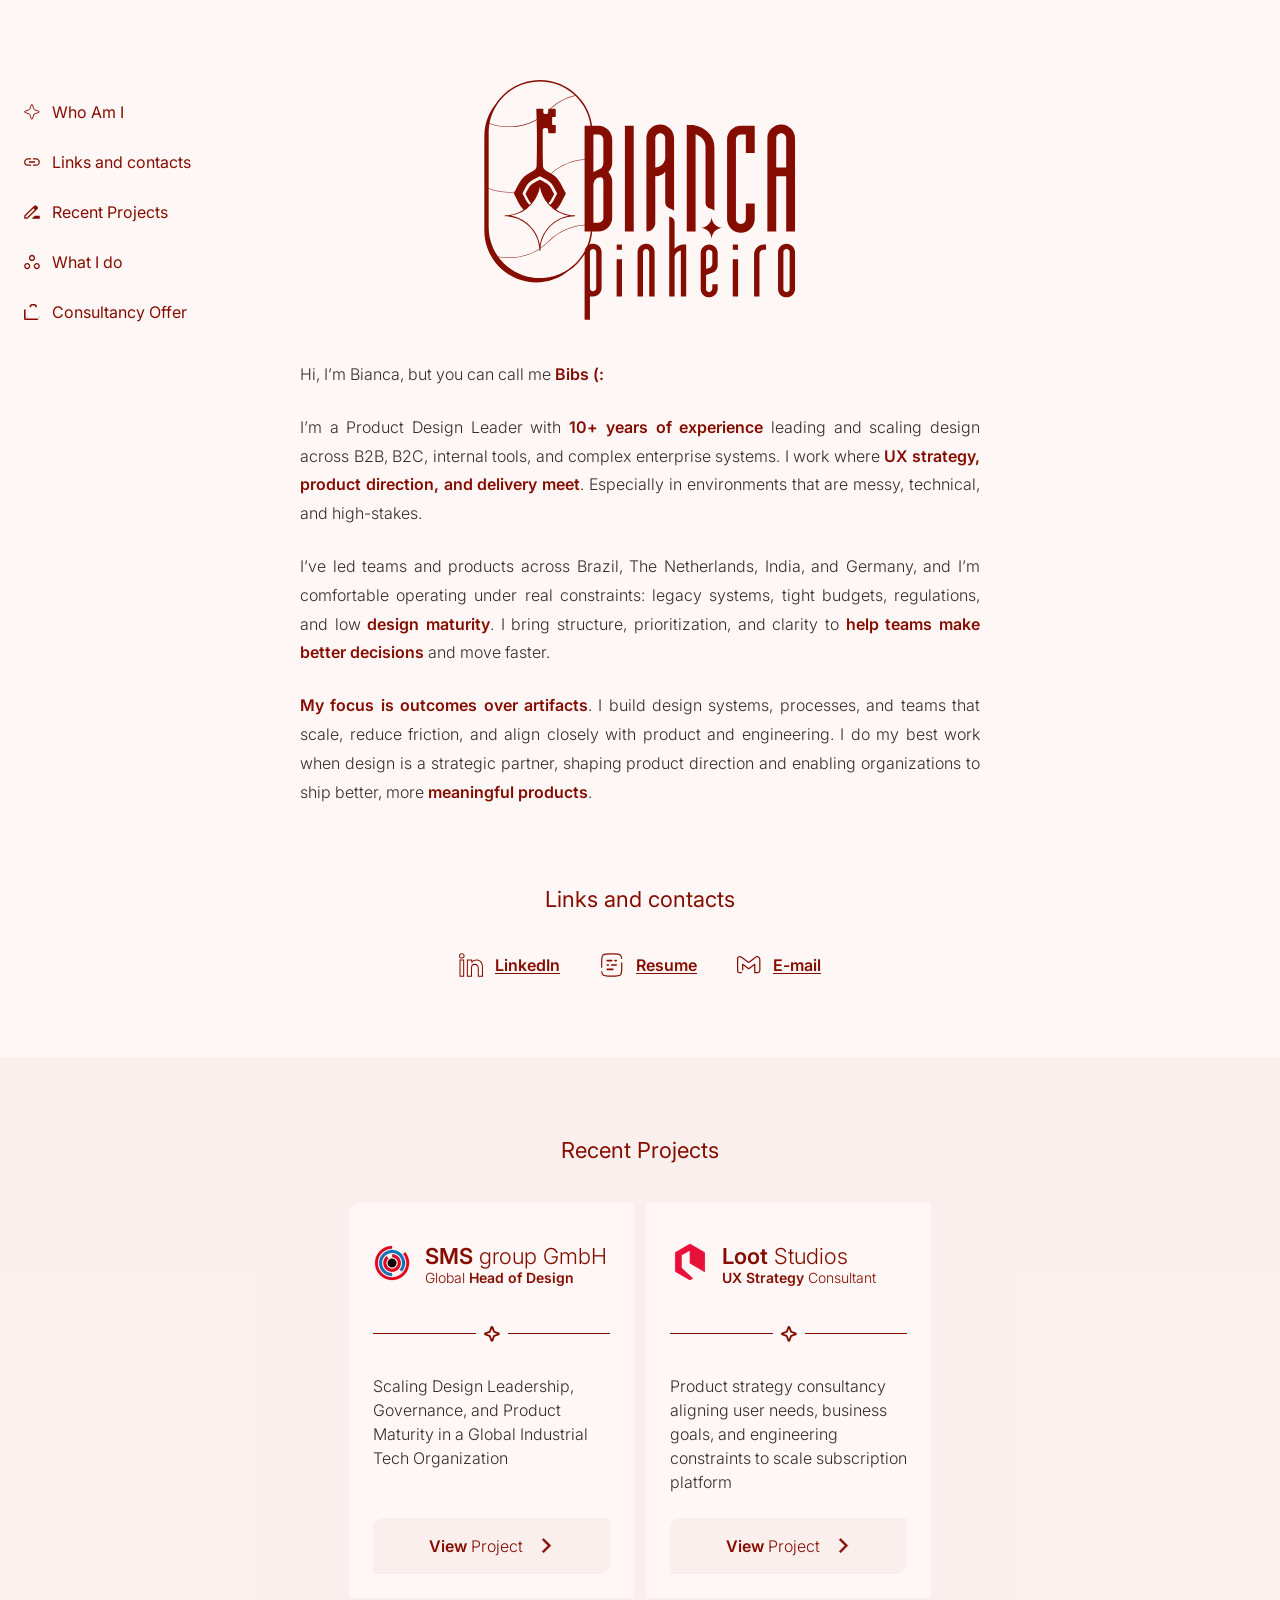
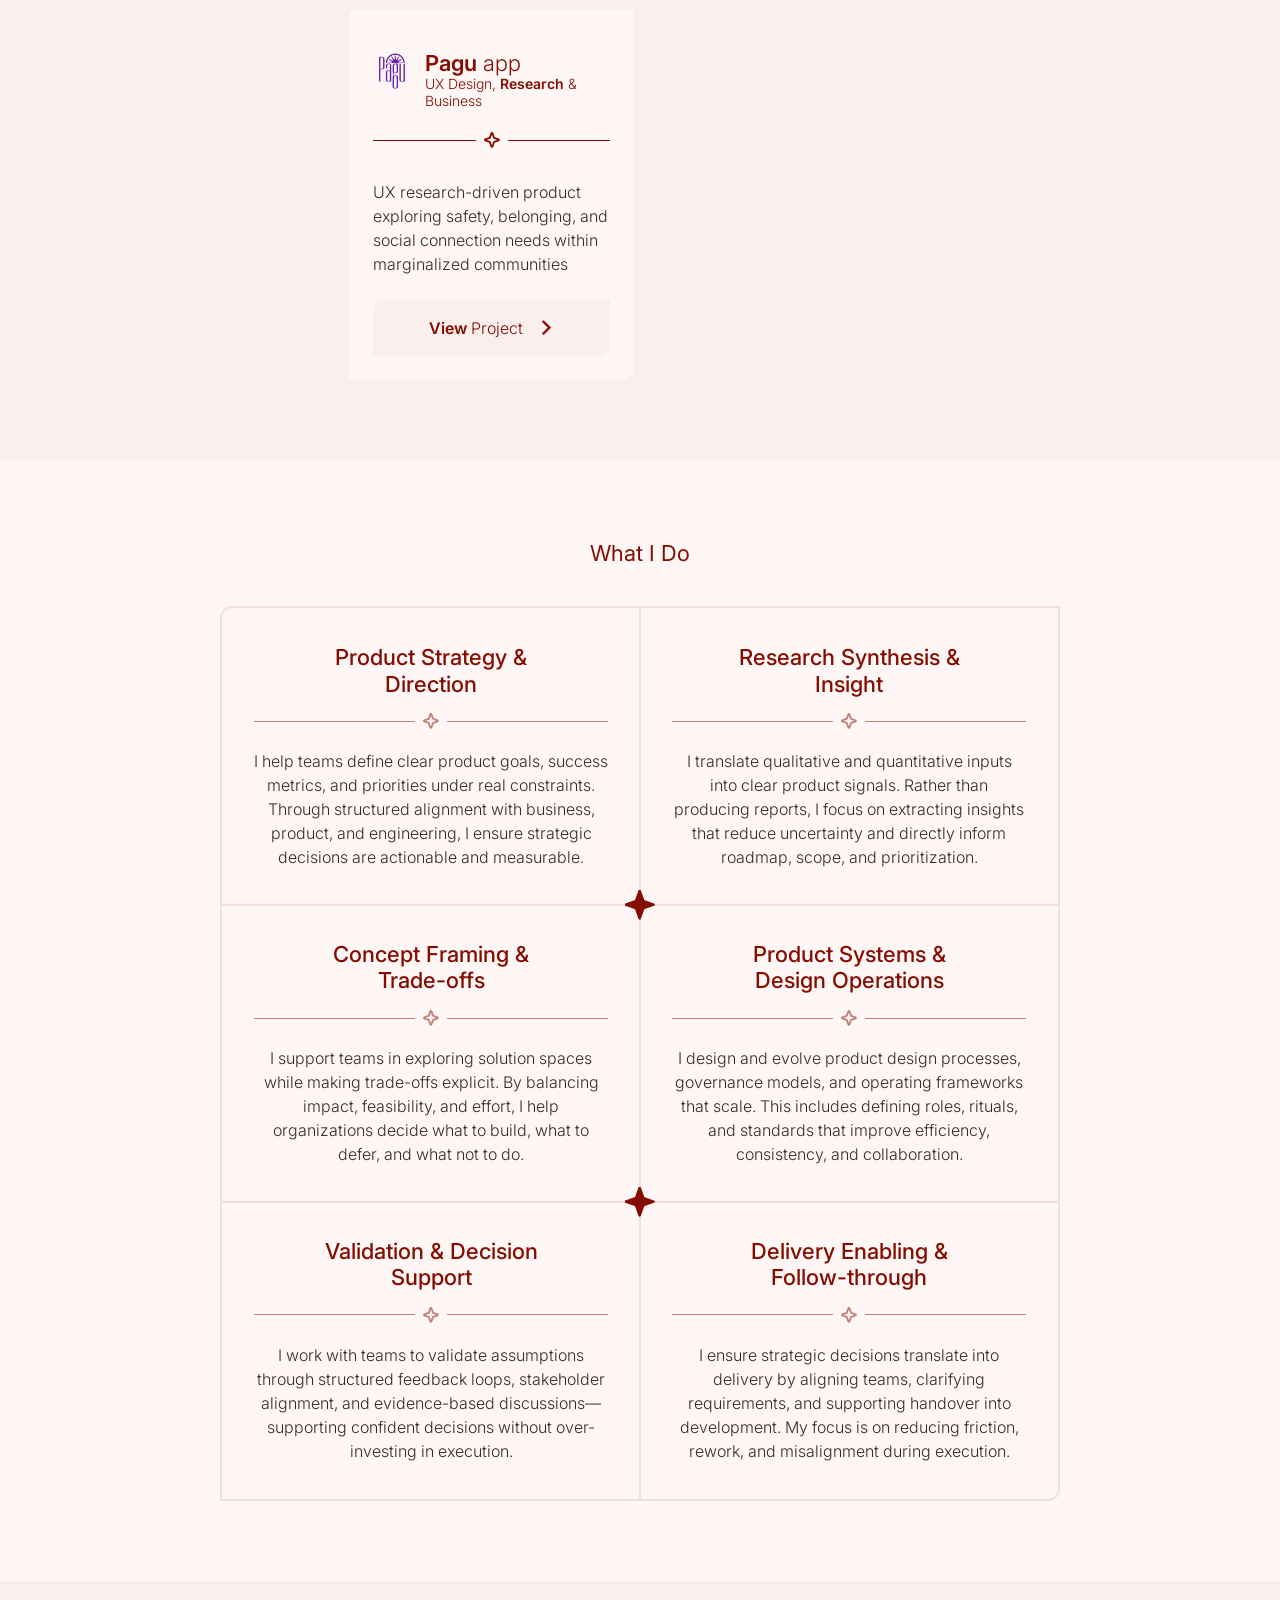
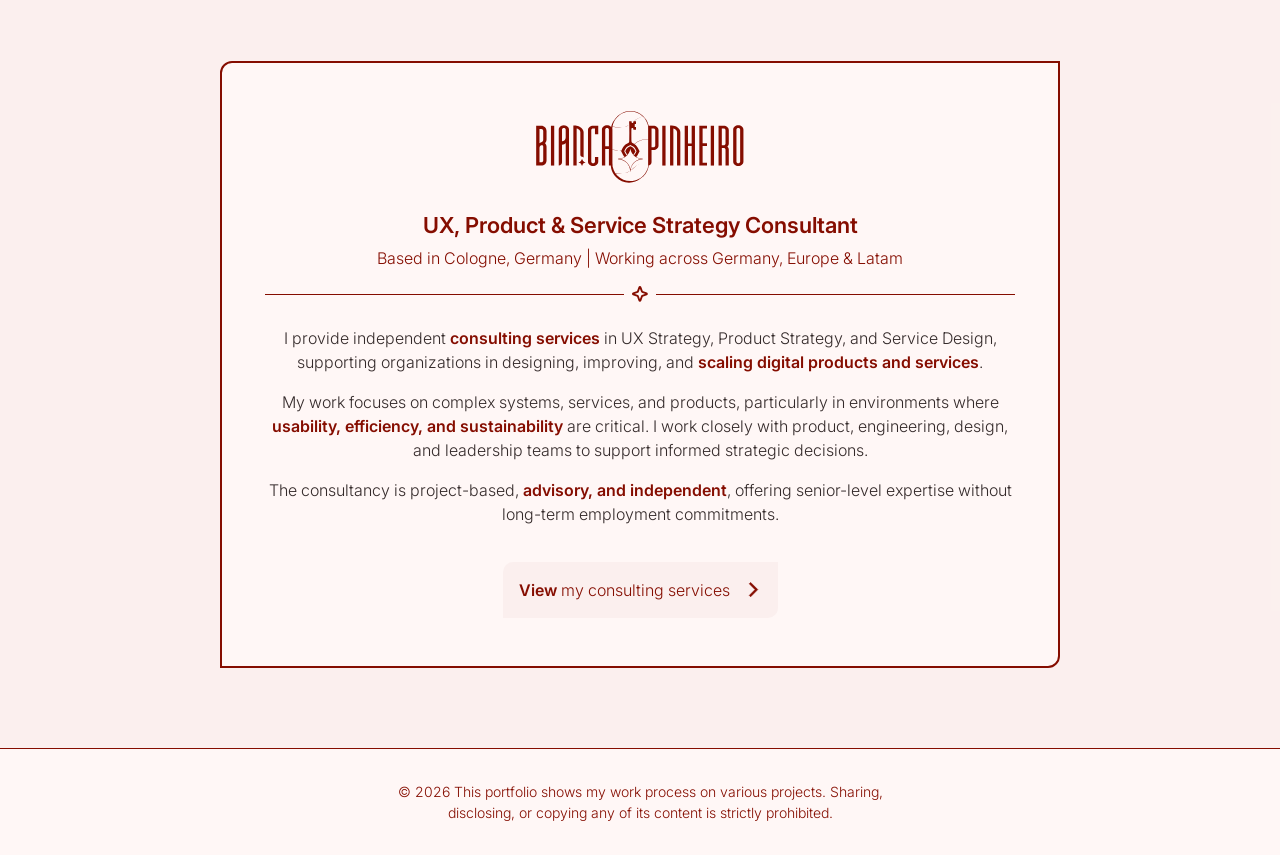
==== index.html @ e9d645bb "A gift for my friend" ====
<!DOCTYPE html><html lang="en"> <head><meta charset="UTF-8"><meta name="viewport" content="width=device-width"><link rel="icon" type="image/svg+xml" href="/favicon.svg"><link rel="icon" href="/favicon.ico"><meta name="generator" content="Astro v5.17.3"><meta name="keywords" content="Bianca Pinheiro, Product Design Leader, UX Strategy Consultant, Product Strategy Consultant, Service Design Consultant, Design Leadership, UX Research, Product Design, Design Operations, Design Governance, Design Systems, Product Maturity, Enterprise UX, B2B UX, B2C Product Design, Internal Tools UX, Digital Product Consulting, Complex Systems Design, Independent Consultant, Cologne Germany, Europe LATAM"><meta name="description" content="Bianca Pinheiro is a Product Design Leader and independent UX, Product, and Service Strategy consultant based in Cologne, helping organizations scale digital products, design operations, and decision-making in complex environments."><meta property="og:title" content="Bianca Pinheiro"><meta property="og:description" content="Bianca Pinheiro is a Product Design Leader and independent UX, Product, and Service Strategy consultant based in Cologne, helping organizations scale digital products, design operations, and decision-making in complex environments."><meta property="og:image" content="/share.jpg"><meta property="og:type" content="website"><meta name="astro-view-transitions-enabled" content="true"><meta name="astro-view-transitions-fallback" content="animate"><script type="module" src="/_astro/ClientRouter.astro_astro_type_script_index_0_lang.CDGfc0hd.js"></script><title>Bianca Pinheiro</title><link rel="stylesheet" href="/_astro/loot-studios.34UT2iGe.css">
<style>.divider[data-astro-cid-nedvhkyt]{color:var(--color-brand);display:flex;gap:8px;align-items:center}.divider--light[data-astro-cid-nedvhkyt]{color:var(--color-brand-50)}.divider__line[data-astro-cid-nedvhkyt]{background-color:var(--color-brand);flex:1;height:.5px}.divider__line--light[data-astro-cid-nedvhkyt]{background-color:var(--color-brand-50)}.divider__line--thick[data-astro-cid-nedvhkyt]{height:2px}.section[data-astro-cid-xqj3hrla]{padding:80px var(--layout-side-padding-mobile);position:relative}@media(min-width:920px){.section[data-astro-cid-xqj3hrla]{padding:80px var(--layout-side-padding)}}.section--bg-secondary[data-astro-cid-xqj3hrla]{background-color:var(--color-background-secondary)}.section--no-padding-bottom[data-astro-cid-xqj3hrla]{padding-bottom:0}.section__content[data-astro-cid-xqj3hrla]{margin:0 auto;max-width:var(--layout-max-width)}.section__divider[data-astro-cid-xqj3hrla]{position:absolute;bottom:-8px;left:0;width:100%}.heading[data-astro-cid-lixdxnow]{color:var(--color-brand);font-weight:400;line-height:1.2}.heading--bolder[data-astro-cid-lixdxnow]{font-weight:500}.heading--boldest[data-astro-cid-lixdxnow]{font-weight:600}.heading--center[data-astro-cid-lixdxnow]{margin:0 auto;text-align:center}.heading--divider[data-astro-cid-lixdxnow]{width:max-content}.heading--margin[data-astro-cid-lixdxnow]{margin-bottom:40px}.heading--h1[data-astro-cid-lixdxnow]{font-size:var(--font-size-huge)}.heading--h2[data-astro-cid-lixdxnow],.heading--h3[data-astro-cid-lixdxnow]{font-size:var(--font-size-large)}.heading__divider[data-astro-cid-lixdxnow]{width:110%}
.card[data-astro-cid-hxngzm7p]{border-top-left-radius:var(--border-radius-large);border-bottom-right-radius:var(--border-radius-large);background-color:var(--color-background-primary);border:var(--border-width-large) solid var(--color-brand);padding:16px}.card--center[data-astro-cid-hxngzm7p]{text-align:center}
.link[data-astro-cid-ieubmhqz]{border-top-left-radius:var(--border-radius-normal);border-bottom-right-radius:var(--border-radius-normal);background-color:var(--color-background-secondary);color:var(--color-brand);display:inline-flex;gap:16px;align-items:center;justify-content:center;padding:16px}.link--full[data-astro-cid-ieubmhqz]{display:flex}.link--outline[data-astro-cid-ieubmhqz]{background-color:transparent;border:var(--border-width-normal) solid var(--color-brand)}
</style>
<link rel="stylesheet" href="/_astro/index.CsrzmDgN.css">
<style>.headtitle__heading[data-astro-cid-jmfhnrfj]{text-align:center}.headtitle__image[data-astro-cid-jmfhnrfj]{display:inline-block;height:95px;margin-bottom:24px}.headtitle__image--small[data-astro-cid-jmfhnrfj]{height:72px}.headtitle__location[data-astro-cid-jmfhnrfj]{color:var(--color-brand);margin:8px 0 16px;text-align:center}
</style></head> <body> <script type="module">class t extends HTMLElement{button;dialog;activeClass="menu__button--active";constructor(){super(),this.button=this.querySelector(".menu__button"),this.dialog=this.querySelector(".menu__dialog"),this.addEventListener("click",()=>{this.dialog.open?(this.button.classList.remove(this.activeClass),this.dialog.close()):(this.button.classList.add(this.activeClass),this.dialog.showModal())})}}customElements.define("hamburger-el",t);</script> <Hamburger-El data-astro-cid-jqpvwz3q="true" class="menu__hamburger"> <button class="menu__button" data-astro-cid-jqpvwz3q> <div class="menu__line" data-astro-cid-jqpvwz3q></div> <div class="menu__line" data-astro-cid-jqpvwz3q></div> <div class="menu__line" data-astro-cid-jqpvwz3q></div> </button>
      
      <dialog class="menu__dialog" data-astro-cid-jqpvwz3q> <nav class="nav" data-astro-cid-6kfx2g4n> <ul class="nav__list" data-astro-cid-6kfx2g4n> <li data-astro-cid-6kfx2g4n> <a href="#who-am-i" class="nav__link nav__link--bold" data-astro-cid-6kfx2g4n> <div class="icon icon--s" aria-hidden="true" data-astro-cid-fq7qby27> <svg class="icon__image icon__image--s" data-astro-cid-fq7qby27> <use href="/_astro/sprite.DPtApaEB.svg#star" data-astro-cid-fq7qby27></use> </svg> </div>  Who Am I </a> </li><li data-astro-cid-6kfx2g4n> <a href="#links-and-contacts" class="nav__link nav__link--bold" data-astro-cid-6kfx2g4n> <div class="icon icon--s" aria-hidden="true" data-astro-cid-fq7qby27> <svg class="icon__image icon__image--s" data-astro-cid-fq7qby27> <use href="/_astro/sprite.DPtApaEB.svg#link" data-astro-cid-fq7qby27></use> </svg> </div>  Links and contacts </a> </li><li data-astro-cid-6kfx2g4n> <a href="#recent-projects" class="nav__link nav__link--bold" data-astro-cid-6kfx2g4n> <div class="icon icon--s" aria-hidden="true" data-astro-cid-fq7qby27> <svg class="icon__image icon__image--s" data-astro-cid-fq7qby27> <use href="/_astro/sprite.DPtApaEB.svg#pencil" data-astro-cid-fq7qby27></use> </svg> </div>  Recent Projects </a> </li><li data-astro-cid-6kfx2g4n> <a href="#what-i-do" class="nav__link nav__link--bold" data-astro-cid-6kfx2g4n> <div class="icon icon--s" aria-hidden="true" data-astro-cid-fq7qby27> <svg class="icon__image icon__image--s" data-astro-cid-fq7qby27> <use href="/_astro/sprite.DPtApaEB.svg#dots" data-astro-cid-fq7qby27></use> </svg> </div>  What I do </a> </li><li data-astro-cid-6kfx2g4n> <a href="#consultancy-offer" class="nav__link nav__link--bold" data-astro-cid-6kfx2g4n> <div class="icon icon--s" aria-hidden="true" data-astro-cid-fq7qby27> <svg class="icon__image icon__image--s" data-astro-cid-fq7qby27> <use href="/_astro/sprite.DPtApaEB.svg#offer" data-astro-cid-fq7qby27></use> </svg> </div>  Consultancy Offer </a> </li> </ul> </nav>  </dialog>  </Hamburger-El> <aside class="menu__aside" data-astro-cid-jqpvwz3q> <nav class="nav" data-astro-cid-6kfx2g4n> <ul class="nav__list" data-astro-cid-6kfx2g4n> <li data-astro-cid-6kfx2g4n> <a href="#who-am-i" class="nav__link nav__link--bold" data-astro-cid-6kfx2g4n> <div class="icon icon--s" aria-hidden="true" data-astro-cid-fq7qby27> <svg class="icon__image icon__image--s" data-astro-cid-fq7qby27> <use href="/_astro/sprite.DPtApaEB.svg#star" data-astro-cid-fq7qby27></use> </svg> </div>  Who Am I </a> </li><li data-astro-cid-6kfx2g4n> <a href="#links-and-contacts" class="nav__link nav__link--bold" data-astro-cid-6kfx2g4n> <div class="icon icon--s" aria-hidden="true" data-astro-cid-fq7qby27> <svg class="icon__image icon__image--s" data-astro-cid-fq7qby27> <use href="/_astro/sprite.DPtApaEB.svg#link" data-astro-cid-fq7qby27></use> </svg> </div>  Links and contacts </a> </li><li data-astro-cid-6kfx2g4n> <a href="#recent-projects" class="nav__link nav__link--bold" data-astro-cid-6kfx2g4n> <div class="icon icon--s" aria-hidden="true" data-astro-cid-fq7qby27> <svg class="icon__image icon__image--s" data-astro-cid-fq7qby27> <use href="/_astro/sprite.DPtApaEB.svg#pencil" data-astro-cid-fq7qby27></use> </svg> </div>  Recent Projects </a> </li><li data-astro-cid-6kfx2g4n> <a href="#what-i-do" class="nav__link nav__link--bold" data-astro-cid-6kfx2g4n> <div class="icon icon--s" aria-hidden="true" data-astro-cid-fq7qby27> <svg class="icon__image icon__image--s" data-astro-cid-fq7qby27> <use href="/_astro/sprite.DPtApaEB.svg#dots" data-astro-cid-fq7qby27></use> </svg> </div>  What I do </a> </li><li data-astro-cid-6kfx2g4n> <a href="#consultancy-offer" class="nav__link nav__link--bold" data-astro-cid-6kfx2g4n> <div class="icon icon--s" aria-hidden="true" data-astro-cid-fq7qby27> <svg class="icon__image icon__image--s" data-astro-cid-fq7qby27> <use href="/_astro/sprite.DPtApaEB.svg#offer" data-astro-cid-fq7qby27></use> </svg> </div>  Consultancy Offer </a> </li> </ul> </nav>  </aside>  <main>  <section class="section" data-astro-cid-xqj3hrla> <div class="section__content" data-astro-cid-xqj3hrla>  <h1 id="who-am-i" title="Bianca Pinheiro" class="hero__title" data-astro-cid-ewxirvlt> <svg width="406" height="313" viewBox="0 0 406 313" fill="none" class="hero__headline" data-astro-cid-ewxirvlt="true">
<path d="M296.403 177.905C296.403 186.144 289.715 192.826 281.458 192.826C289.71 192.826 296.403 199.504 296.403 207.747C296.403 199.509 303.091 192.826 311.348 192.826C303.096 192.826 296.403 186.144 296.403 177.905Z" fill="#850D00" />
<path d="M194.84 59.574H183.308V197.691H194.84V59.574Z" fill="#850D00" />
<path d="M247.077 170.297C247.225 170.401 247.435 170.292 247.435 170.111V75.8914C247.435 64.3924 236.275 55.1922 224.324 58.6143C216.573 60.8323 211.386 68.1286 211.386 76.177V197.65C211.386 197.669 211.396 197.688 211.424 197.688C215.062 197.688 218.313 196.003 220.415 193.357C221.983 191.4 222.918 188.916 222.918 186.213V125.676C222.932 125.667 222.937 125.657 222.951 125.638C228.552 125.214 233.019 123.406 235.846 119.584C235.875 119.593 235.865 119.593 235.894 119.598V159.911C235.894 163.576 238.401 166.732 241.948 167.66C243.821 168.16 245.571 169.264 247.077 170.297ZM235.889 101.203C235.889 104.777 234.44 107.999 232.099 110.341C229.763 112.673 226.526 114.12 222.951 114.12C222.937 114.12 222.913 114.11 222.913 114.082V76.1104C222.913 72.5122 225.749 69.4328 229.353 69.409C232.981 69.3757 235.884 72.2694 235.884 75.8867V101.203H235.889Z" fill="#850D00" />
<path d="M275.5 70.8437C276.115 71.0436 276.706 71.2769 277.283 71.5196C284.062 74.4039 288.333 80.101 288.476 86.8215C288.481 86.9357 288.481 87.0547 288.481 87.1689V160.256C288.634 163.778 291.084 166.772 294.526 167.672C296.404 168.162 298.153 169.276 299.655 170.304C299.808 170.408 300.012 170.304 300.012 170.123V87.1642C300.012 72.8856 288.071 61.6388 274.962 59.2971C273.312 58.9973 271.639 58.8497 269.971 58.8497H263.964V197.69H275.496V70.8437H275.5Z" fill="#850D00" />
<path d="M334.576 199.371C344.429 199.371 352.595 191.208 352.595 181.375V161.219H341.064V181.375C341.064 184.978 338.18 187.853 334.576 187.853C330.972 187.853 328.088 184.978 328.088 181.375V77.5651C328.088 73.9669 330.972 71.0873 334.576 71.0873C337.941 71.0873 341.064 71.0873 341.064 71.0873V95.3181H352.595V59.574C352.595 59.574 337.941 59.574 334.576 59.574C324.722 59.574 316.552 67.7271 316.552 77.5651V181.375C316.547 191.213 324.722 199.371 334.576 199.371Z" fill="#850D00" />
<path d="M387.156 57.8904C377.307 57.8904 369.141 66.0482 369.141 75.8909V197.687H380.673V125.642H393.649V197.692H405.185V75.8957C405.18 66.053 397.009 57.8904 387.156 57.8904ZM393.644 114.119H380.668V75.8909C380.668 72.288 383.552 69.4037 387.151 69.4037C390.76 69.4037 393.639 72.2832 393.639 75.8909V114.119H393.644Z" fill="#850D00" />
<path d="M141.877 213.493C141.324 213.493 140.766 213.541 140.227 213.627C140.208 213.641 140.18 213.641 140.17 213.641C138.988 213.812 137.877 214.16 136.852 214.669C137.372 213.246 137.853 211.799 138.278 210.343C139.493 206.197 140.323 201.942 140.738 197.692H148.746C158.6 197.692 166.766 189.539 166.766 179.706V132.063C166.766 127.018 164.358 122.943 161.717 119.821C164.844 116.699 166.766 112.625 166.766 107.584V77.5661C166.766 67.7281 158.6 59.575 148.746 59.575H140.48C140.051 56.291 139.384 53.0545 138.483 49.8846C136.781 43.8448 134.24 38.0524 130.917 32.6694C128.119 28.1145 124.768 23.8786 120.964 20.0757C120.959 20.0709 120.95 20.0614 120.945 20.0567C120.759 19.871 120.573 19.6902 120.387 19.5141C107.483 6.9156 90.4738 0 72.3971 0C61.2804 0 50.2399 2.71769 40.4675 7.85799C35.0616 10.6804 30.0419 14.2453 25.5323 18.4527C24.331 19.5759 23.2632 20.6468 22.2764 21.713C22.0333 21.97 21.7949 22.2222 21.5804 22.4745C21.1991 22.8933 20.8129 23.3265 20.4316 23.7643C20.1408 24.1023 19.8452 24.4545 19.5544 24.8019C19.5163 24.8495 19.4782 24.8876 19.4496 24.9352C19.4448 24.9399 19.44 24.9447 19.4353 24.9542C18.8823 25.5016 18.3388 26.0584 17.8097 26.6296L17.9718 26.7771C17.8669 26.9247 17.7525 27.077 17.6428 27.2198C17.3282 27.6291 17.0184 28.0432 16.718 28.4572C16.5321 28.719 16.3462 28.976 16.1651 29.2378L15.4977 30.1992C15.4691 30.2373 15.4405 30.2754 15.4214 30.3182L15.4071 30.3372C11.05 35.6108 7.48903 41.5602 4.88622 47.9951C1.73521 55.8055 0 64.3298 0 73.2634V196.412C0 215.074 7.57961 231.979 19.8309 244.211C31.9678 256.344 48.7049 263.873 67.1963 264.006C83.3709 264.125 98.2775 258.395 110 248.814C110 248.814 110.004 248.823 110.004 248.814C110.014 248.809 110.033 248.8 110.043 248.785C110.062 248.776 110.076 248.766 110.09 248.747C110.166 248.695 110.238 248.643 110.309 248.595C110.882 248.205 111.449 247.814 111.992 247.415C112.431 247.105 112.86 246.786 113.279 246.467C113.594 246.23 113.909 245.987 114.204 245.749C115.129 245.025 116.073 244.25 116.998 243.44C117.369 243.122 117.737 242.798 118.137 242.441L118.218 242.355C118.595 242.017 118.976 241.665 119.343 241.313C120.134 240.57 120.94 239.766 121.793 238.867C125.159 235.335 128.167 231.442 130.732 227.277V312.539H137.73V282.402H141.891C147.988 282.402 152.894 277.49 152.894 271.403V224.469C152.894 221.47 151.702 218.753 149.776 216.792C147.774 214.755 144.975 213.493 141.877 213.493ZM72.3924 130.14C59.9409 136.361 59.9409 136.361 53.7199 148.788C56.9281 155.208 58.4869 158.311 60.9562 160.667C60.8752 160.767 60.7846 160.867 60.6988 160.972C60.1554 161.6 59.5929 162.21 59.0017 162.804C55.7554 159.906 53.8867 156.17 49.8109 148.036C57.338 133.005 57.3381 133.005 72.3876 125.485C87.442 133 87.4419 133 94.9739 148.036C90.9124 156.146 89.0437 159.882 85.8116 162.781C85.2253 162.181 84.658 161.567 84.1193 160.944C84.0287 160.844 83.9429 160.744 83.8571 160.634C86.3074 158.283 87.8615 155.175 91.0649 148.788C84.8439 136.356 84.8439 136.356 72.3924 130.14ZM52.49 169.882C53.5768 169.163 54.6399 168.383 55.66 167.559C56.9853 166.512 58.2772 165.365 59.4927 164.142C59.6644 163.971 59.8264 163.804 59.9933 163.633C60.5844 163.033 61.1469 162.414 61.6904 161.786C61.7714 161.696 61.8429 161.605 61.9239 161.515C67.4442 155.108 71.0433 147.422 72.4305 139.169C73.8082 147.412 77.3978 155.089 82.9085 161.481C82.9848 161.577 83.061 161.667 83.1421 161.757C83.6855 162.39 84.248 163.004 84.8344 163.609C85.0108 163.785 85.1871 163.966 85.3635 164.142C86.5791 165.356 87.8567 166.498 89.1628 167.535C90.1639 168.349 91.227 169.13 92.3234 169.858C92.4473 169.944 92.5713 170.029 92.7 170.106C94.6974 171.429 96.8092 172.595 98.983 173.571C102.639 175.236 106.453 176.402 110.381 177.064C100.947 178.639 92.2567 183.09 85.3587 189.981C78.4513 196.864 73.9989 205.55 72.421 214.978C69.1508 195.636 53.8247 180.324 34.4467 177.064C38.3652 176.412 42.1741 175.251 45.8256 173.599C48.0089 172.614 50.1255 171.448 52.1181 170.129C52.2421 170.048 52.366 169.968 52.49 169.882ZM86.2645 190.886C94.7832 182.385 106.1 177.702 118.132 177.702V176.421C111.635 176.421 105.371 175.07 99.5121 172.409C97.4909 171.495 95.5173 170.415 93.6486 169.197C96.0274 166.822 97.9581 164.004 100.194 159.992C100.199 159.987 100.199 159.987 100.199 159.987C101.948 156.846 103.883 152.986 106.358 148.036C98.4252 132.191 96.0512 127.455 87.5421 122.139C99.9173 111.187 115.172 105.176 130.712 104.086V188.834C113.613 190.024 96.8616 197.116 83.8476 210.114L83.6617 210.3C80.3963 213.56 76.902 216.44 73.2219 218.943C74.0942 208.334 78.6515 198.487 86.2645 190.886ZM142.253 71.0931H148.741C152.317 71.0931 155.229 73.9917 155.229 77.5661V107.584C155.229 110.821 153.876 114.738 150.71 116.047C150.653 116.075 150.591 116.099 150.529 116.123C147.621 117.232 144.837 118.665 142.249 120.392V71.0931H142.253ZM142.253 137.036C142.253 133.395 144.413 128.75 147.831 127.47C147.95 127.427 148.06 127.394 148.16 127.365C150.639 126.689 155.229 125.404 155.229 132.063V179.701C155.229 183.28 152.321 186.174 148.741 186.174H142.253V137.036ZM119.596 21.4322C123.295 25.1256 126.556 29.2426 129.273 33.6689V33.6737C134.149 41.5793 137.291 50.3987 138.535 59.5703C133.83 59.5703 130.712 59.5703 130.712 59.5703V103.439C114.953 104.534 99.4883 110.645 86.97 121.782C85.1299 120.659 83.0038 119.502 80.4916 118.198C78.213 117.018 76.6637 114.738 76.554 112.182C76.5492 112.149 76.5492 112.125 76.5492 112.092C76.063 97.7988 76.1393 73.4633 76.1822 65.3388C76.1869 63.8301 77.4169 62.6069 78.928 62.6069H80.5583C82.0743 62.6069 83.3089 63.8348 83.3089 65.3531V68.3088C83.3089 68.3564 83.3137 68.404 83.3185 68.4516C83.3232 68.4992 83.328 68.542 83.3471 68.5896C83.3566 68.6277 83.3661 68.6657 83.3804 68.6943C83.39 68.7324 83.409 68.7657 83.4233 68.7943C83.4376 68.8323 83.4567 68.8656 83.4758 68.8894C83.4901 68.9228 83.5139 68.9465 83.533 68.9799C83.5664 69.0227 83.6045 69.0608 83.6379 69.0989C83.7094 69.175 83.7856 69.2321 83.8762 69.2797C83.881 69.2892 83.8857 69.2892 83.8905 69.2892C83.9334 69.3083 83.9763 69.3321 84.0192 69.3464C84.0669 69.3654 84.1193 69.3844 84.167 69.3939C84.2051 69.4035 84.248 69.413 84.2909 69.413C84.31 69.4177 84.3338 69.4225 84.3529 69.4177C84.372 69.4225 84.4006 69.4225 84.4244 69.4225H92.0278C92.6476 69.4225 93.1481 68.9228 93.1481 68.304V59.675C93.1481 59.6036 93.1433 59.5417 93.129 59.4799C93.1195 59.4227 93.1004 59.3704 93.0814 59.3133C93.0766 59.299 93.0718 59.2847 93.0671 59.2752C93.0528 59.2371 93.0337 59.199 93.0099 59.1705C92.9908 59.1324 92.967 59.0991 92.9384 59.0705C92.9241 59.042 92.9002 59.0182 92.8764 58.9944C92.8668 58.9849 92.8573 58.9658 92.8382 58.9563C92.8192 58.9277 92.7953 58.9135 92.7667 58.9039C92.7477 58.8849 92.7238 58.8659 92.6952 58.8516C92.6523 58.8183 92.5999 58.7945 92.5522 58.7707C92.495 58.7421 92.4331 58.7231 92.3711 58.7136C92.3091 58.6993 92.2376 58.6945 92.1709 58.6945H89.5537C89.4727 58.6945 89.4012 58.6898 89.3297 58.6755C89.2248 58.6469 89.1152 58.6136 89.0198 58.566C88.9293 58.5137 88.8387 58.447 88.7624 58.3756C88.6861 58.3042 88.6242 58.2091 88.5717 58.1186C88.5241 58.0377 88.4907 57.952 88.4716 57.8616C88.4526 57.7712 88.4383 57.6807 88.4383 57.5856V49.3325C88.4383 49.3135 88.4383 49.2897 88.443 49.2754C88.4478 49.1993 88.4621 49.1326 88.4859 49.066C88.5288 48.9423 88.5813 48.8328 88.6575 48.7328C88.6909 48.6805 88.7386 48.6329 88.7863 48.5853C88.8578 48.5139 88.934 48.4568 89.0198 48.4092C89.0532 48.3949 89.0913 48.3759 89.1199 48.3616C89.1581 48.3473 89.1915 48.333 89.2248 48.3235C89.3297 48.2902 89.4394 48.2759 89.549 48.2759H92.1661C92.2376 48.2759 92.2996 48.2712 92.3615 48.2569C92.4235 48.2474 92.4903 48.2236 92.5475 48.1998C92.6666 48.1522 92.7715 48.0808 92.8573 47.9903C92.8954 47.9523 92.9336 47.9094 92.9574 47.8666C92.9574 47.8618 92.9574 47.8618 92.9574 47.8618C92.9765 47.8333 92.9956 47.8095 93.0099 47.7809C93.0432 47.7286 93.0671 47.6715 93.0861 47.6096C93.1052 47.5715 93.1195 47.5287 93.1243 47.4858C93.1386 47.424 93.1433 47.3573 93.1433 47.2907V38.6617C93.1433 38.0524 92.6476 37.5527 92.0231 37.5527H86.6315C95.9797 29.0046 107.054 23.3312 118.685 20.5421C119 20.8467 119.3 21.1371 119.596 21.4322ZM6.98849 55.2343C7.04093 54.9297 7.11243 54.6299 7.1744 54.3253L7.19347 54.2253C7.29358 53.7589 7.40799 53.2829 7.5224 52.807C7.63204 52.3358 7.75122 51.8694 7.87993 51.3982C7.96574 51.065 8.06108 50.7366 8.17072 50.3511C8.22792 50.1179 8.29943 49.8799 8.38047 49.6276C8.50441 49.1993 8.63789 48.7709 8.78567 48.3045C8.88578 47.9856 8.98588 47.6667 9.10029 47.3478C9.15273 47.1812 9.20994 47.0194 9.26714 46.8576C9.41492 46.4197 9.57223 45.9866 9.73431 45.5487C9.88209 45.1441 10.0346 44.7348 10.2158 44.3065C10.2492 44.2113 10.2873 44.1161 10.3159 44.0257C10.4923 43.5973 10.6687 43.1594 10.8593 42.7168C10.9976 42.3693 11.1454 42.0314 11.3217 41.6364C11.4028 41.446 11.4934 41.2461 11.5982 41.0272C11.7555 40.6654 11.9224 40.3037 12.0988 39.942C12.2799 39.566 12.4611 39.1995 12.6708 38.7902C12.728 38.6569 12.7948 38.5332 12.871 38.3856C13.0617 38.0049 13.2619 37.6241 13.4717 37.2433C13.9102 36.4056 14.3774 35.5727 14.8589 34.7589L14.897 34.7017C14.9352 34.6303 14.9733 34.5732 15.0162 34.5114L15.0543 34.4542C15.2403 34.1306 15.4309 33.8117 15.655 33.4547C15.7027 33.3786 15.7456 33.3072 15.8123 33.1977C15.9601 32.9645 16.1174 32.7265 16.2699 32.4838L16.5512 32.0459C16.7228 31.7841 16.8992 31.5271 17.0708 31.2606L17.3091 30.9084C17.3425 30.8656 17.3711 30.818 17.4283 30.7418L17.7096 30.3372C17.8907 30.0802 18.0671 29.828 18.253 29.571C18.5438 29.1712 18.8441 28.7666 19.154 28.362C19.4543 27.9622 19.7594 27.572 20.0693 27.1769C20.3839 26.7866 20.6985 26.3964 21.0179 26.0204C21.3039 25.6729 21.5947 25.335 21.876 25.0018C22.243 24.583 22.6196 24.1641 23.0058 23.7358C23.2203 23.4978 23.4348 23.2551 23.6732 23.0123C24.6361 21.9748 25.6753 20.9324 26.8432 19.8425C31.2242 15.754 36.1056 12.2939 41.3541 9.54762C50.8501 4.55011 61.5807 1.90857 72.3876 1.90857C89.5347 1.90857 105.709 8.32442 118.137 20.0186C106.334 22.9219 95.1264 28.7666 85.6972 37.5622H84.4292C84.372 37.5622 84.31 37.567 84.2576 37.5765C84.229 37.5813 84.2004 37.586 84.1718 37.5908C84.0001 37.6288 83.8476 37.7098 83.7141 37.8145C83.6855 37.843 83.6617 37.8621 83.6331 37.8906C83.4329 38.0905 83.3089 38.3713 83.3089 38.6712V41.6364C83.3089 43.1499 82.079 44.3779 80.5631 44.3779H79.5763C78.027 44.3636 76.7924 43.069 76.8543 41.5174C76.902 40.4227 76.9497 39.3328 77.0021 38.2476C77.0021 37.8668 76.6827 37.5574 76.2871 37.5574H68.4929C68.0973 37.5574 67.7779 37.8668 67.7779 38.2476C67.9352 42.5264 68.0782 46.8766 68.1879 51.2887C49.3914 61.9786 26.7765 63.654 6.77397 56.3148C6.84071 55.9483 6.91222 55.5866 6.98849 55.2343ZM5.64895 68.561C5.64895 67.9233 5.65372 67.2855 5.68232 66.6334C5.68709 66.186 5.70139 65.7386 5.72999 65.2817C5.8301 63.1732 6.03508 61.0695 6.33064 59.0087C6.38308 58.6374 6.43551 58.2662 6.50702 57.8759C6.55469 57.557 6.60713 57.2476 6.65957 56.9525C14.8446 59.951 23.4634 61.4455 32.0775 61.4455C44.5671 61.4455 57.0425 58.3042 68.2165 52.0312C68.6884 70.8504 68.7218 90.8785 68.1545 112.139V112.192C68.0591 114.767 66.5003 117.065 64.2074 118.251C50.116 125.566 48.314 128.336 39.5522 145.808C28.1303 146.974 16.4892 145.461 5.64895 141.272V68.561ZM15.307 226.259C15.0305 225.806 14.7588 225.34 14.4918 224.888C13.6624 223.441 12.8996 222.004 12.2275 220.604C11.8032 219.724 11.3599 218.758 10.8927 217.653C7.41276 209.438 5.64895 200.714 5.64895 191.714V141.962C14.1295 145.218 23.1059 146.832 32.0775 146.832C34.4562 146.832 36.835 146.713 39.2137 146.484C38.9563 146.989 38.7037 147.503 38.4367 148.036C40.9251 153.005 42.8653 156.888 44.6243 160.034C46.8553 164.037 48.7907 166.85 51.1695 169.225C49.3056 170.439 47.332 171.514 45.3013 172.438C39.4521 175.084 33.193 176.426 26.7145 176.426V177.707C50.6403 177.707 70.2758 196.421 71.7012 219.962C55.5742 230.371 36.1724 233.793 17.8955 230.204C16.9516 228.872 16.1031 227.586 15.307 226.259ZM129.278 225.959C126.737 230.128 123.753 234.021 120.387 237.553C119.558 238.424 118.781 239.2 118.008 239.923C117.632 240.285 117.246 240.647 116.859 240.989L116.783 241.065C116.445 241.37 116.097 241.684 115.734 241.989C114.829 242.779 113.909 243.536 112.998 244.25C112.707 244.488 112.407 244.711 112.116 244.935C111.706 245.244 111.291 245.554 110.853 245.858C110.314 246.253 109.771 246.629 109.213 247.005C109.003 247.143 108.803 247.281 108.593 247.419L108.412 247.548C108.365 247.576 108.312 247.605 108.264 247.638L108.155 247.715C107.778 247.957 107.387 248.205 107.001 248.443C106.582 248.704 106.148 248.971 105.738 249.209L105.557 249.314C105.194 249.528 104.832 249.728 104.465 249.942C103.917 250.256 103.359 250.561 102.768 250.861C102.372 251.07 101.981 251.27 101.567 251.47C101.243 251.636 100.914 251.798 100.566 251.965C100.241 252.117 99.9221 252.274 99.6027 252.412L99.5407 252.441C99.4311 252.498 99.3119 252.55 99.1927 252.607L99.1069 252.645C98.9115 252.736 98.7017 252.821 98.4729 252.921C98.0963 253.093 97.7054 253.245 97.3002 253.416C96.9522 253.564 96.5995 253.702 96.2467 253.84L95.5984 254.097C95.3171 254.202 95.0263 254.311 94.7069 254.425C94.5115 254.502 94.3065 254.568 94.1063 254.64L93.9728 254.687C93.5533 254.835 93.1243 254.987 92.6809 255.13C92.3472 255.235 92.0088 255.349 91.6655 255.449L91.575 255.482C91.451 255.52 91.3366 255.558 91.1793 255.601C90.8647 255.696 90.5405 255.791 90.1639 255.891C90.0686 255.925 89.978 255.948 89.8874 255.977L89.7635 256.015C89.3345 256.134 88.9054 256.244 88.4812 256.344L88.2714 256.401C87.952 256.486 87.6231 256.567 87.2799 256.639C87.0558 256.691 86.8222 256.748 86.5982 256.8C86.2836 256.872 85.9594 256.934 85.5971 257.01C85.4493 257.048 85.3063 257.081 85.1013 257.11C84.7962 257.172 84.5007 257.234 84.1432 257.291C83.9572 257.334 83.7666 257.367 83.5473 257.395C83.0753 257.486 82.5939 257.567 82.1029 257.633C81.7406 257.686 81.3783 257.738 80.9826 257.786C80.7729 257.819 80.5583 257.843 80.3152 257.876L79.8528 257.928C79.481 257.971 79.1092 258.014 78.7183 258.047C76.4634 258.271 74.161 258.376 71.8823 258.357C54.2538 258.233 37.6692 251.303 25.1938 238.843C23.6779 237.329 22.2287 235.735 20.8797 234.107C20.1408 233.207 19.4925 232.384 18.9013 231.589C18.7488 231.38 18.5915 231.175 18.4437 230.966C22.9438 231.803 27.5059 232.227 32.0727 232.227C45.8876 232.227 59.6977 228.386 71.7298 220.699C71.7631 221.371 71.7774 222.037 71.7774 222.713H73.0598C73.0598 221.723 73.0931 220.742 73.1551 219.767C77.0259 217.173 80.6918 214.169 84.1098 210.762L84.2957 210.576C97.1906 197.701 113.78 190.667 130.712 189.477V197.697C130.712 197.697 133.944 197.697 138.793 197.697C138.383 201.766 137.591 205.84 136.423 209.805C135.737 212.151 134.922 214.455 133.978 216.706L133.883 216.801C132.166 218.529 131.041 220.814 130.77 223.365C130.283 224.255 129.778 225.131 129.278 225.959ZM145.895 271.412C145.895 273.644 144.103 275.424 141.877 275.424H141.238C139.245 275.196 137.715 273.521 137.715 271.46V224.526C137.715 224.379 137.725 224.245 137.744 224.112C137.753 224.017 137.763 223.922 137.792 223.822C137.792 223.765 137.801 223.717 137.811 223.669C137.839 223.536 137.873 223.403 137.92 223.279C138.359 222.032 139.45 221.047 140.69 220.657C140.766 220.618 140.852 220.609 140.919 220.599C141.186 220.538 141.457 220.514 141.734 220.514C143.679 220.514 145.648 222.075 145.876 224.112C145.886 224.245 145.895 224.379 145.895 224.526V271.412Z" fill="#850D00" />
<path d="M172.525 238.9V282.402H179.514V233.912H172.611L172.525 238.9Z" fill="#850D00" />
<path d="M263.266 282.402V214.531H259.844C255.825 214.531 250.472 217.206 248.093 220.176V185.422C248.093 181.566 244.961 178.439 241.1 178.439V282.402H248.093V231.313C248.093 226.711 251.516 223.588 256.273 222.251V282.402H263.266Z" fill="#850D00" />
<path d="M304.324 271.974V266.51H297.336V271.612C297.336 272.94 296.878 274.254 295.953 275.21C293.264 277.995 289.155 275.701 289.155 272.45V254.33L297.345 251.379C301.54 249.871 304.329 245.892 304.329 241.446V225.383C304.329 219.333 299.342 214.46 293.298 214.398C287.177 214.326 282.167 219.552 282.167 225.668V272.455C282.167 279.465 288.869 284.901 295.92 283.097C300.925 281.807 304.324 277.138 304.324 271.974ZM289.15 225.545C289.15 223.393 290.781 221.499 292.936 221.375C295.262 221.247 297.336 223.074 297.336 225.378V238.871C297.336 241.465 295.886 243.845 293.584 245.049L289.155 246.134V225.545H289.15Z" fill="#850D00" />
<path d="M394.032 213.483C387.93 213.483 383.02 218.385 383.02 224.477V272.449C383.02 278.536 387.93 283.434 394.032 283.434C400.129 283.434 405.187 278.531 405.187 272.449V224.477C405.182 218.385 400.124 213.483 394.032 213.483ZM398.193 272.449C398.193 274.676 396.263 276.456 394.032 276.456C391.801 276.456 390.013 274.676 390.013 272.449V224.477C390.013 222.25 391.801 220.47 394.032 220.47C396.263 220.47 398.193 222.25 398.193 224.477V272.449Z" fill="#850D00" />
<path d="M206.888 282.406V224.477C206.888 222.283 208.914 220.527 210.954 220.475C212.994 220.522 215.011 222.283 215.011 224.477V282.406H215.073H221.995H222.066V224.477C222.066 224.125 222.052 223.773 222.004 223.421C221.775 220.813 220.622 218.485 218.882 216.738C216.961 214.811 214.329 213.588 211.402 213.502C211.221 213.488 211.026 213.488 210.845 213.488C210.725 213.488 210.616 213.488 210.492 213.502C207.565 213.588 204.929 214.811 203.012 216.738C201.277 218.485 200.123 220.813 199.88 223.421C199.842 223.773 199.833 224.125 199.833 224.477V282.406H199.895H206.831H206.888Z" fill="#850D00" />
<path d="M351.78 253.856V282.408H358.773V253.856V227.002C358.773 224.033 361.3 221.51 364.275 221.51H367.397V214.528H364.894C357.644 214.528 351.78 220.396 351.78 227.621V253.856Z" fill="#850D00" />
<path d="M179.43 214.616H172.613V221.422H179.43V214.616Z" fill="#850D00" />
<path d="M323.959 238.9V282.402H330.952V233.912H324.05L323.959 238.9Z" fill="#850D00" />
<path d="M330.866 214.616H324.049V221.422H330.866V214.616Z" fill="#850D00" />
</svg> </h1> <div class="hero__text" data-astro-cid-ewxirvlt> <p class="hero__paragraph" data-astro-cid-ewxirvlt>
Hi, I’m Bianca, but you can call me <em data-astro-cid-ewxirvlt>Bibs (:</em> </p> <p class="hero__paragraph" data-astro-cid-ewxirvlt>
I’m a Product Design Leader with <em data-astro-cid-ewxirvlt>10+ years of experience</em> leading and scaling design across B2B, B2C, internal tools, and complex enterprise systems. I work where <em data-astro-cid-ewxirvlt>UX strategy, product direction, and delivery meet</em>. Especially in environments that are messy, technical, and high-stakes.
</p> <p class="hero__paragraph" data-astro-cid-ewxirvlt>
I’ve led teams and products across Brazil, The Netherlands, India, and Germany, and I’m comfortable operating under real constraints: legacy systems, tight budgets, regulations, and low <em data-astro-cid-ewxirvlt>design maturity</em>. I bring structure, prioritization, and clarity to <em data-astro-cid-ewxirvlt>help teams make better decisions</em> and move faster.
</p> <p class="hero__paragraph" data-astro-cid-ewxirvlt> <em data-astro-cid-ewxirvlt>My focus is outcomes over artifacts</em>. I build design systems, processes, and teams that scale, reduce friction, and align closely with product and engineering. I do my best work when design is a strategic partner, shaping product direction and enabling organizations to ship better, more <em data-astro-cid-ewxirvlt>meaningful products</em>.
</p> </div> <div id="links-and-contacts" class="hero__contacts" data-astro-cid-ewxirvlt> <h2 class="heading heading--h2 heading--center heading--margin" data-astro-cid-lixdxnow>
Links and contacts
</h2> <ul class="hero__links" data-astro-cid-ewxirvlt> <li data-astro-cid-ewxirvlt> <a href="https://www.linkedin.com/in/bipmen/" target="_blank" rel="noopener noreferrer" class="hero__link" data-astro-cid-ewxirvlt> <div class="icon icon--m" aria-hidden="true" data-astro-cid-fq7qby27> <svg class="icon__image icon__image--m" data-astro-cid-fq7qby27> <use href="/_astro/sprite.DPtApaEB.svg#linkedin" data-astro-cid-fq7qby27></use> </svg> </div>  LinkedIn </a> </li><li data-astro-cid-ewxirvlt> <a href="https://docs.google.com/document/d/1i0ge2U-qQZAHjHtnAjgHE58WWlGuF0Ypj5osllqcdVg/edit?pli=1&tab=t.0" target="_blank" rel="noopener noreferrer" class="hero__link" data-astro-cid-ewxirvlt> <div class="icon icon--m" aria-hidden="true" data-astro-cid-fq7qby27> <svg class="icon__image icon__image--m" data-astro-cid-fq7qby27> <use href="/_astro/sprite.DPtApaEB.svg#resume" data-astro-cid-fq7qby27></use> </svg> </div>  Resume </a> </li><li data-astro-cid-ewxirvlt> <a href="mailto:biancapinheirom@gmail.com" target="_blank" rel="noopener noreferrer" class="hero__link" data-astro-cid-ewxirvlt> <div class="icon icon--m" aria-hidden="true" data-astro-cid-fq7qby27> <svg class="icon__image icon__image--m" data-astro-cid-fq7qby27> <use href="/_astro/sprite.DPtApaEB.svg#email" data-astro-cid-fq7qby27></use> </svg> </div>  E-mail </a> </li> </ul> </div>  </div>  </section>   <section class="section section--bg-secondary" data-astro-cid-xqj3hrla> <div class="section__content" data-astro-cid-xqj3hrla>  <h2 id="recent-projects" class="heading heading--h2 heading--center heading--margin" data-astro-cid-lixdxnow>
Recent Projects
</h2> <ul class="projects__list" data-astro-cid-qz6brpfc> <li class="projects__item" data-astro-cid-qz6brpfc> <div class="projects__title" data-astro-cid-qz6brpfc> <img src="/_astro/sms-group.mFWsdpKL_ZCc8OS.webp" loading="lazy" alt data-astro-cid-qz6brpfc="true" decoding="async" fetchpriority="auto" width="40" height="40" class="projects__logo"> <div class="projects__info" data-astro-cid-qz6brpfc> <p class="projects__company" data-astro-cid-qz6brpfc> <em>SMS</em> group GmbH </p> <p class="projects__position" data-astro-cid-qz6brpfc> Global <em>Head of Design</em> </p> </div> </div> <div class="divider" aria-hidden="true" data-astro-cid-nedvhkyt> <div class="divider__line" data-astro-cid-nedvhkyt></div> <div class="icon icon--s" aria-hidden="true" data-astro-cid-fq7qby27> <svg class="icon__image icon__image--s" data-astro-cid-fq7qby27> <use href="/_astro/sprite.DPtApaEB.svg#sparkle" data-astro-cid-fq7qby27></use> </svg> </div>  <div class="divider__line" data-astro-cid-nedvhkyt></div> </div>  <p class="projects__description" data-astro-cid-qz6brpfc> Scaling Design Leadership, Governance, and Product Maturity in a Global Industrial Tech Organization </p> <a class="link link--full" href="/projects/sms-group" title="Learn more about my work with SMS group GmbH" data-astro-cid-ieubmhqz> <span data-astro-cid-ieubmhqz> <em data-astro-cid-ieubmhqz>View</em> Project </span> <div class="icon icon--s" aria-hidden="true" data-astro-cid-fq7qby27> <svg class="icon__image icon__image--s" data-astro-cid-fq7qby27> <use href="/_astro/sprite.DPtApaEB.svg#arrow-right" data-astro-cid-fq7qby27></use> </svg> </div>  </a>  </li><li class="projects__item" data-astro-cid-qz6brpfc> <div class="projects__title" data-astro-cid-qz6brpfc> <img src="/_astro/loot-studios.B7fXGTWd_2516Xt.webp" loading="lazy" alt data-astro-cid-qz6brpfc="true" decoding="async" fetchpriority="auto" width="40" height="40" class="projects__logo"> <div class="projects__info" data-astro-cid-qz6brpfc> <p class="projects__company" data-astro-cid-qz6brpfc> <em>Loot</em> Studios </p> <p class="projects__position" data-astro-cid-qz6brpfc> <em>UX Strategy</em> Consultant </p> </div> </div> <div class="divider" aria-hidden="true" data-astro-cid-nedvhkyt> <div class="divider__line" data-astro-cid-nedvhkyt></div> <div class="icon icon--s" aria-hidden="true" data-astro-cid-fq7qby27> <svg class="icon__image icon__image--s" data-astro-cid-fq7qby27> <use href="/_astro/sprite.DPtApaEB.svg#sparkle" data-astro-cid-fq7qby27></use> </svg> </div>  <div class="divider__line" data-astro-cid-nedvhkyt></div> </div>  <p class="projects__description" data-astro-cid-qz6brpfc> Product strategy consultancy aligning user needs, business goals, and engineering constraints to scale subscription platform </p> <a class="link link--full" href="/projects/loot-studios" title="Learn more about my work with Loot Studios" data-astro-cid-ieubmhqz> <span data-astro-cid-ieubmhqz> <em data-astro-cid-ieubmhqz>View</em> Project </span> <div class="icon icon--s" aria-hidden="true" data-astro-cid-fq7qby27> <svg class="icon__image icon__image--s" data-astro-cid-fq7qby27> <use href="/_astro/sprite.DPtApaEB.svg#arrow-right" data-astro-cid-fq7qby27></use> </svg> </div>  </a>  </li><li class="projects__item" data-astro-cid-qz6brpfc> <div class="projects__title" data-astro-cid-qz6brpfc> <img src="/_astro/pagu-app.Dkps_jte_ZbN5Ab.webp" loading="lazy" alt data-astro-cid-qz6brpfc="true" decoding="async" fetchpriority="auto" width="40" height="40" class="projects__logo"> <div class="projects__info" data-astro-cid-qz6brpfc> <p class="projects__company" data-astro-cid-qz6brpfc> <em>Pagu</em> app </p> <p class="projects__position" data-astro-cid-qz6brpfc> UX Design, <em>Research</em> &amp; Business </p> </div> </div> <div class="divider" aria-hidden="true" data-astro-cid-nedvhkyt> <div class="divider__line" data-astro-cid-nedvhkyt></div> <div class="icon icon--s" aria-hidden="true" data-astro-cid-fq7qby27> <svg class="icon__image icon__image--s" data-astro-cid-fq7qby27> <use href="/_astro/sprite.DPtApaEB.svg#sparkle" data-astro-cid-fq7qby27></use> </svg> </div>  <div class="divider__line" data-astro-cid-nedvhkyt></div> </div>  <p class="projects__description" data-astro-cid-qz6brpfc> UX research-driven product exploring safety, belonging, and social connection needs within marginalized communities </p> <a class="link link--full" href="/projects/pagu-app" title="Learn more about my work with Pagu app" data-astro-cid-ieubmhqz> <span data-astro-cid-ieubmhqz> <em data-astro-cid-ieubmhqz>View</em> Project </span> <div class="icon icon--s" aria-hidden="true" data-astro-cid-fq7qby27> <svg class="icon__image icon__image--s" data-astro-cid-fq7qby27> <use href="/_astro/sprite.DPtApaEB.svg#arrow-right" data-astro-cid-fq7qby27></use> </svg> </div>  </a>  </li> </ul>  </div>  </section>   <section class="section" data-astro-cid-xqj3hrla> <div class="section__content" data-astro-cid-xqj3hrla>  <h2 id="what-i-do" class="heading heading--h2 heading--center heading--margin" data-astro-cid-lixdxnow>
What I Do
</h2> <ul class="process__list" data-astro-cid-aa2wht3y> <li class="process__item" data-astro-cid-aa2wht3y> <div class="process__title" data-astro-cid-aa2wht3y> <h3 class="heading heading--h3 heading--bolder heading--center" data-astro-cid-lixdxnow>Product Strategy &amp; Direction</h3> </div> <div class="divider divider--light" aria-hidden="true" data-astro-cid-nedvhkyt> <div class="divider__line divider__line--light" data-astro-cid-nedvhkyt></div> <div class="icon icon--s" aria-hidden="true" data-astro-cid-fq7qby27> <svg class="icon__image icon__image--s" data-astro-cid-fq7qby27> <use href="/_astro/sprite.DPtApaEB.svg#sparkle" data-astro-cid-fq7qby27></use> </svg> </div>  <div class="divider__line divider__line--light" data-astro-cid-nedvhkyt></div> </div>  <p class="process__description" data-astro-cid-aa2wht3y> I help teams define clear product goals, success metrics, and priorities under real constraints. Through structured alignment with business, product, and engineering, I ensure strategic decisions are actionable and measurable. </p> </li><li class="process__item" data-astro-cid-aa2wht3y> <div class="process__title" data-astro-cid-aa2wht3y> <h3 class="heading heading--h3 heading--bolder heading--center" data-astro-cid-lixdxnow>Research Synthesis &amp; Insight</h3> </div> <div class="divider divider--light" aria-hidden="true" data-astro-cid-nedvhkyt> <div class="divider__line divider__line--light" data-astro-cid-nedvhkyt></div> <div class="icon icon--s" aria-hidden="true" data-astro-cid-fq7qby27> <svg class="icon__image icon__image--s" data-astro-cid-fq7qby27> <use href="/_astro/sprite.DPtApaEB.svg#sparkle" data-astro-cid-fq7qby27></use> </svg> </div>  <div class="divider__line divider__line--light" data-astro-cid-nedvhkyt></div> </div>  <p class="process__description" data-astro-cid-aa2wht3y> I translate qualitative and quantitative inputs into clear product signals. Rather than producing reports, I focus on extracting insights that reduce uncertainty and directly inform roadmap, scope, and prioritization. </p> </li><li class="process__item" data-astro-cid-aa2wht3y> <div class="process__title" data-astro-cid-aa2wht3y> <h3 class="heading heading--h3 heading--bolder heading--center" data-astro-cid-lixdxnow>Concept Framing &amp; Trade-offs</h3> </div> <div class="divider divider--light" aria-hidden="true" data-astro-cid-nedvhkyt> <div class="divider__line divider__line--light" data-astro-cid-nedvhkyt></div> <div class="icon icon--s" aria-hidden="true" data-astro-cid-fq7qby27> <svg class="icon__image icon__image--s" data-astro-cid-fq7qby27> <use href="/_astro/sprite.DPtApaEB.svg#sparkle" data-astro-cid-fq7qby27></use> </svg> </div>  <div class="divider__line divider__line--light" data-astro-cid-nedvhkyt></div> </div>  <p class="process__description" data-astro-cid-aa2wht3y> I support teams in exploring solution spaces while making trade-offs explicit. By balancing impact, feasibility, and effort, I help organizations decide what to build, what to defer, and what not to do. </p> </li><li class="process__item" data-astro-cid-aa2wht3y> <div class="process__title" data-astro-cid-aa2wht3y> <h3 class="heading heading--h3 heading--bolder heading--center" data-astro-cid-lixdxnow>Product Systems &amp; Design Operations</h3> </div> <div class="divider divider--light" aria-hidden="true" data-astro-cid-nedvhkyt> <div class="divider__line divider__line--light" data-astro-cid-nedvhkyt></div> <div class="icon icon--s" aria-hidden="true" data-astro-cid-fq7qby27> <svg class="icon__image icon__image--s" data-astro-cid-fq7qby27> <use href="/_astro/sprite.DPtApaEB.svg#sparkle" data-astro-cid-fq7qby27></use> </svg> </div>  <div class="divider__line divider__line--light" data-astro-cid-nedvhkyt></div> </div>  <p class="process__description" data-astro-cid-aa2wht3y> I design and evolve product design processes, governance models, and operating frameworks that scale. This includes defining roles, rituals, and standards that improve efficiency, consistency, and collaboration. </p> </li><li class="process__item" data-astro-cid-aa2wht3y> <div class="process__title" data-astro-cid-aa2wht3y> <h3 class="heading heading--h3 heading--bolder heading--center" data-astro-cid-lixdxnow>Validation &amp; Decision Support</h3> </div> <div class="divider divider--light" aria-hidden="true" data-astro-cid-nedvhkyt> <div class="divider__line divider__line--light" data-astro-cid-nedvhkyt></div> <div class="icon icon--s" aria-hidden="true" data-astro-cid-fq7qby27> <svg class="icon__image icon__image--s" data-astro-cid-fq7qby27> <use href="/_astro/sprite.DPtApaEB.svg#sparkle" data-astro-cid-fq7qby27></use> </svg> </div>  <div class="divider__line divider__line--light" data-astro-cid-nedvhkyt></div> </div>  <p class="process__description" data-astro-cid-aa2wht3y> I work with teams to validate assumptions through structured feedback loops, stakeholder alignment, and evidence-based discussions—supporting confident decisions without over-investing in execution. </p> </li><li class="process__item" data-astro-cid-aa2wht3y> <div class="process__title" data-astro-cid-aa2wht3y> <h3 class="heading heading--h3 heading--bolder heading--center" data-astro-cid-lixdxnow>Delivery Enabling &amp; Follow-through</h3> </div> <div class="divider divider--light" aria-hidden="true" data-astro-cid-nedvhkyt> <div class="divider__line divider__line--light" data-astro-cid-nedvhkyt></div> <div class="icon icon--s" aria-hidden="true" data-astro-cid-fq7qby27> <svg class="icon__image icon__image--s" data-astro-cid-fq7qby27> <use href="/_astro/sprite.DPtApaEB.svg#sparkle" data-astro-cid-fq7qby27></use> </svg> </div>  <div class="divider__line divider__line--light" data-astro-cid-nedvhkyt></div> </div>  <p class="process__description" data-astro-cid-aa2wht3y> I ensure strategic decisions translate into delivery by aligning teams, clarifying requirements, and supporting handover into development. My focus is on reducing friction, rework, and misalignment during execution. </p> </li> </ul>  </div>  </section>   <section class="section section--bg-secondary" data-astro-cid-xqj3hrla> <div class="section__content" data-astro-cid-xqj3hrla>  <div class="card card--center" data-astro-cid-hxngzm7p>  <div id="consultancy-offer" class="offer__content" data-astro-cid-t3d5x76k> <h2 class="heading heading--h2 heading--center" data-astro-cid-lixdxnow><svg width="274" height="95" viewBox="0 0 274 95" fill="none" class="headtitle__image headtitle__image--small" data-astro-cid-jmfhnrfj="true">
<path d="M141.583 85.1027L140.72 85.9641L141.045 86.2892L141.908 85.4278L141.583 85.1027Z" fill="#850D00" />
<path d="M148.69 21.3265C148.535 20.1514 148.299 18.9907 147.976 17.8587C147.366 15.6982 146.456 13.6239 145.268 11.6961C144.266 10.0671 143.065 8.55013 141.704 7.18831C141.701 7.18544 141.698 7.18257 141.695 7.1797C141.629 7.11362 141.563 7.04754 141.496 6.98433C136.876 2.47655 130.782 0 124.311 0C120.33 0 116.378 0.971083 112.88 2.81269C110.946 3.824 109.146 5.09962 107.534 6.60509C107.103 7.00731 106.723 7.38943 106.368 7.77154C106.282 7.86348 106.196 7.95541 106.118 8.04448C105.98 8.19388 105.845 8.34902 105.706 8.50703C105.603 8.6277 105.496 8.75412 105.393 8.87766C105.378 8.89489 105.367 8.90926 105.355 8.9265C105.352 8.92937 105.352 8.92937 105.349 8.93512C105.349 8.93512 105.349 8.93512 105.347 8.93799C105.148 9.13335 104.955 9.33447 104.768 9.53558L104.826 9.59017C104.785 9.64475 104.748 9.69359 104.708 9.74531C104.595 9.89183 104.486 10.0412 104.376 10.1878C104.31 10.2797 104.244 10.3745 104.178 10.4664L103.939 10.8112C103.93 10.8256 103.919 10.8371 103.913 10.8543C103.91 10.8572 103.907 10.8629 103.904 10.8687C101.826 13.3883 100.249 16.336 99.3245 19.5624C99.3014 19.6371 99.2813 19.7118 99.2611 19.7865C98.6941 21.8379 98.3889 23.9984 98.3889 26.2307V49.6919V49.9476V70.3087C98.3889 74.2994 99.3561 78.063 101.072 81.3814C101.124 81.4819 101.175 81.5825 101.23 81.6831C102.361 83.8033 103.801 85.734 105.488 87.4176C109.834 91.7588 115.825 94.4565 122.449 94.5054C128.246 94.5485 133.592 92.4914 137.789 89.0552C137.795 89.0524 137.8 89.0495 137.806 89.0409C137.832 89.0208 137.861 89.0035 137.884 88.9863C138.088 88.8484 138.293 88.7076 138.485 88.564C138.641 88.4548 138.796 88.3399 138.946 88.2249C139.058 88.1387 139.171 88.0526 139.277 87.9692C139.608 87.7107 139.945 87.432 140.279 87.1447C140.411 87.0298 140.544 86.9148 140.688 86.7884L140.716 86.7568C140.852 86.6361 140.987 86.5097 141.119 86.3833C141.404 86.1161 141.692 85.8288 141.997 85.5071C143.204 84.2429 144.28 82.8495 145.198 81.3584C145.224 81.3182 145.247 81.2808 145.27 81.2406C145.504 80.8556 145.737 80.4477 145.967 80.0282C146.514 79.0054 146.992 77.9424 147.395 76.842C147.582 76.3335 147.752 75.8135 147.904 75.2934C148.339 73.8081 148.635 72.2882 148.785 70.7655C148.788 70.7339 148.791 70.7023 148.794 70.6736C148.866 69.9094 148.903 69.1222 148.903 68.3378V67.8236V67.5937V37.2574V37.0305V24.5472C148.9 23.464 148.831 22.3895 148.69 21.3265ZM113.199 3.42465C116.599 1.63763 120.442 0.689527 124.311 0.689527C130.454 0.689527 136.243 2.98508 140.693 7.17395C136.468 8.21111 132.455 10.3056 129.078 13.4515H128.623C128.402 13.4515 128.223 13.6296 128.223 13.8509V14.911C128.223 15.454 127.783 15.8936 127.239 15.8936H126.896C126.338 15.8936 125.889 15.4282 125.912 14.8708C125.929 14.4801 125.946 14.0893 125.966 13.7015C125.966 13.5636 125.851 13.4544 125.71 13.4544H122.921C122.78 13.4544 122.664 13.5636 122.664 13.7015C122.722 15.2328 122.771 16.79 122.811 18.3701C116.075 22.1913 107.981 22.7917 100.818 20.1629C100.842 20.0307 100.867 19.9015 100.893 19.7779C100.913 19.6687 100.937 19.5624 100.96 19.4533L100.968 19.4159C101.006 19.2493 101.043 19.0798 101.086 18.9074C101.126 18.7379 101.167 18.5713 101.213 18.4046C101.245 18.284 101.279 18.169 101.316 18.0311C101.337 17.9478 101.363 17.8616 101.391 17.7725C101.435 17.6174 101.483 17.4651 101.535 17.2985C101.573 17.1836 101.607 17.0715 101.648 16.9566C101.668 16.8963 101.688 16.8388 101.708 16.7814C101.763 16.6262 101.817 16.4682 101.875 16.3131C101.93 16.1694 101.981 16.0229 102.048 15.8677C102.059 15.8333 102.074 15.7988 102.085 15.7672C102.148 15.612 102.212 15.4569 102.281 15.2989C102.33 15.1753 102.384 15.0547 102.448 14.9139C102.477 14.8449 102.508 14.776 102.546 14.6955C102.603 14.5663 102.661 14.437 102.724 14.3077C102.79 14.1726 102.854 14.0405 102.929 13.894C102.949 13.8451 102.972 13.802 103 13.7503C103.07 13.6124 103.139 13.4774 103.216 13.3423C103.372 13.0407 103.542 12.7448 103.714 12.4546L103.729 12.4345C103.743 12.4086 103.755 12.3885 103.772 12.3655L103.786 12.3454C103.853 12.2305 103.922 12.1156 104.002 11.9863C104.02 11.9604 104.034 11.9317 104.06 11.8943C104.115 11.811 104.169 11.7248 104.224 11.6386L104.325 11.4835C104.385 11.3916 104.448 11.2967 104.512 11.2019L104.598 11.0755C104.61 11.0612 104.621 11.0439 104.641 11.0152L104.742 10.8715C104.808 10.7796 104.869 10.6877 104.938 10.5986C105.041 10.4549 105.148 10.3113 105.26 10.1676C105.367 10.024 105.476 9.88322 105.588 9.74244C105.701 9.60453 105.813 9.46375 105.928 9.32872C106.032 9.20518 106.135 9.08451 106.236 8.96385C106.368 8.81445 106.504 8.66218 106.639 8.50991C106.714 8.42372 106.795 8.33753 106.878 8.25134C107.223 7.88072 107.595 7.50722 108.012 7.11649C109.57 5.6455 111.32 4.40722 113.199 3.42465ZM132.397 52.9872C130.943 55.8919 130.273 57.2278 129.115 58.265C128.905 58.0495 128.701 57.8312 128.508 57.6071C128.476 57.5697 128.445 57.5353 128.416 57.4979C129.294 56.6561 129.85 55.5442 130.998 53.2573C128.767 48.8099 128.767 48.8099 124.311 46.5833C119.852 48.8099 119.852 48.8099 117.627 53.2573C118.775 55.5557 119.334 56.6676 120.218 57.5094C120.189 57.5467 120.157 57.5812 120.125 57.6186C119.93 57.8427 119.728 58.061 119.518 58.2736C118.355 57.2365 117.687 55.9005 116.228 52.9872C118.922 47.6061 118.922 47.6061 124.311 44.9169C129.703 47.6089 129.703 47.6089 132.397 52.9872ZM122.794 40.1419V40.1621C122.759 41.0843 122.201 41.906 121.381 42.3312C116.334 44.9485 115.69 45.9397 112.552 52.1943C108.464 52.6109 104.293 52.0736 100.415 50.5739V24.5472C100.415 24.3202 100.418 24.0903 100.427 23.8576C100.43 23.6967 100.436 23.5387 100.444 23.375C100.482 22.6193 100.554 21.8695 100.66 21.1311C100.68 20.999 100.698 20.8639 100.723 20.726C100.741 20.6111 100.761 20.5048 100.778 20.3956C103.709 21.4673 106.795 22.0045 109.88 22.0045C114.354 22.0045 118.819 20.8812 122.82 18.6345C122.984 25.3631 122.995 32.5313 122.794 40.1419ZM104.8 82.3984C104.463 81.9215 104.158 81.4618 103.87 80.9878C103.772 80.8269 103.674 80.6574 103.579 80.4965C103.283 79.9794 103.009 79.4622 102.77 78.9623C102.618 78.6463 102.459 78.3015 102.292 77.905C101.046 74.9659 100.415 71.8429 100.415 68.6194V50.8124C103.452 51.9759 106.665 52.5563 109.878 52.5563C110.73 52.5563 111.582 52.5132 112.431 52.4328C112.342 52.6138 112.25 52.7976 112.155 52.9872C113.044 54.7657 113.741 56.1562 114.368 57.2824C115.166 58.7161 115.859 59.7216 116.711 60.572C116.044 61.0059 115.338 61.3909 114.61 61.7213C112.514 62.6694 110.275 63.1491 107.955 63.1491V63.6088C116.524 63.6088 123.554 70.3087 124.063 78.7353C118.289 82.4559 111.343 83.6798 104.8 82.3984ZM110.724 63.379C112.126 63.1463 113.49 62.7297 114.797 62.1378C115.577 61.7845 116.337 61.3679 117.051 60.8967C117.097 60.868 117.14 60.8392 117.184 60.8105C117.572 60.5548 117.955 60.2732 118.318 59.9802C118.793 59.6067 119.256 59.1959 119.691 58.7563C119.751 58.696 119.812 58.6356 119.869 58.5724C120.082 58.3569 120.284 58.1357 120.477 57.9116C120.505 57.88 120.531 57.8455 120.56 57.8139C122.538 55.5213 123.825 52.7689 124.323 49.8154C124.818 52.766 126.102 55.5126 128.073 57.8024C128.099 57.8369 128.128 57.8685 128.157 57.9001C128.353 58.1271 128.554 58.3483 128.764 58.5609C128.828 58.6241 128.891 58.6873 128.954 58.7505C129.389 59.1844 129.847 59.5923 130.316 59.963C130.676 60.2531 131.056 60.5347 131.447 60.7933C131.49 60.8249 131.536 60.8536 131.582 60.8823C132.296 61.3564 133.053 61.773 133.831 62.1235C135.14 62.7182 136.505 63.1377 137.913 63.3732C134.536 63.9364 131.424 65.5309 128.954 67.9959C126.482 70.461 124.887 73.5696 124.323 76.9426C123.151 70.0243 117.664 64.5454 110.724 63.379ZM148.212 68.3321C148.212 69.0963 148.175 69.8577 148.106 70.6018C148.1 70.6564 148.097 70.7052 148.089 70.7598C147.942 72.2164 147.657 73.6731 147.239 75.0923C146.995 75.9313 146.701 76.7558 146.364 77.5631C146.062 78.2929 145.725 79.0025 145.354 79.6949C145.308 79.7811 145.262 79.8644 145.216 79.9477C145.037 80.2695 144.859 80.5827 144.677 80.8786C143.768 82.3697 142.7 83.766 141.494 85.0273C141.197 85.3404 140.918 85.6162 140.642 85.8748C140.506 86.0041 140.368 86.1334 140.23 86.2569L140.204 86.2828C140.083 86.3919 139.959 86.504 139.83 86.6132C139.504 86.8976 139.176 87.1677 138.851 87.4205C138.747 87.5067 138.638 87.5871 138.534 87.6647C138.388 87.7739 138.238 87.8859 138.082 87.9951C137.89 88.1359 137.697 88.2709 137.495 88.4059C137.42 88.4548 137.348 88.5036 137.274 88.5553L137.207 88.6013C137.19 88.6099 137.17 88.6214 137.153 88.6329L137.112 88.6588C136.977 88.745 136.839 88.834 136.698 88.9202C136.548 89.0121 136.393 89.1098 136.246 89.1931L136.18 89.2305C136.05 89.3052 135.921 89.3799 135.788 89.4546C135.592 89.5666 135.391 89.6758 135.181 89.785C135.04 89.8597 134.899 89.9315 134.749 90.0033C134.634 90.0637 134.516 90.1211 134.389 90.1815C134.274 90.2361 134.159 90.2906 134.044 90.3424L134.021 90.351C133.98 90.3711 133.94 90.3912 133.897 90.4113L133.865 90.4257C133.796 90.4573 133.721 90.4889 133.638 90.5234C133.503 90.5837 133.364 90.6383 133.218 90.7015C133.094 90.7561 132.967 90.8049 132.84 90.8538L132.607 90.9457C132.507 90.983 132.403 91.0204 132.288 91.0635C132.219 91.0894 132.144 91.1152 132.072 91.1382L132.023 91.1554C131.873 91.21 131.721 91.2617 131.559 91.3134C131.439 91.3508 131.321 91.391 131.197 91.4284L131.165 91.4399C131.122 91.4542 131.079 91.4657 131.024 91.483C130.912 91.5174 130.797 91.5519 130.661 91.5864C130.627 91.5979 130.595 91.6065 130.563 91.618L130.52 91.6323C130.365 91.6754 130.212 91.7128 130.06 91.7501L129.985 91.7703C129.87 91.8019 129.752 91.8306 129.631 91.8564C129.55 91.8766 129.467 91.8967 129.386 91.9139C129.274 91.9398 129.159 91.9628 129.029 91.9886C128.974 92.003 128.925 92.0145 128.851 92.0259C128.741 92.0489 128.635 92.0691 128.508 92.092C128.442 92.1064 128.373 92.1179 128.295 92.1294C128.125 92.161 127.953 92.1897 127.78 92.2156C127.65 92.2357 127.521 92.2529 127.38 92.2702C127.305 92.2817 127.227 92.2903 127.141 92.3018L126.974 92.3219C126.841 92.3362 126.706 92.3535 126.568 92.365C125.759 92.4454 124.936 92.4828 124.121 92.4741C117.808 92.4311 111.872 89.9487 107.405 85.4898C106.861 84.9468 106.343 84.378 105.862 83.7947C105.597 83.4729 105.364 83.177 105.154 82.8926C105.099 82.8208 105.044 82.7461 104.993 82.6714C106.605 82.973 108.237 83.1224 109.872 83.1224C114.817 83.1224 119.763 81.7463 124.072 78.9968C124.084 79.2352 124.089 79.4737 124.089 79.715H124.55C124.55 79.3617 124.561 79.0111 124.585 78.6635C125.969 77.7355 127.285 76.661 128.508 75.44L128.574 75.3739C133.954 70.0042 141.134 67.4731 148.209 67.7833V68.3321H148.212ZM148.212 67.5506C141.076 67.2375 133.839 69.7945 128.413 75.2073L128.347 75.2733C127.178 76.4398 125.926 77.4712 124.608 78.3676C124.921 74.5723 126.551 71.0442 129.277 68.3235C132.328 65.2809 136.378 63.606 140.688 63.606V63.1463C138.362 63.1463 136.119 62.6636 134.021 61.7098C133.295 61.3822 132.59 60.9973 131.922 60.5606C132.774 59.7101 133.465 58.7017 134.265 57.2652C134.268 57.2623 134.268 57.2623 134.268 57.2623C134.896 56.139 135.587 54.757 136.473 52.9844C133.632 47.313 132.783 45.6179 129.737 43.716C134.965 39.0904 141.635 36.9242 148.212 37.2143V67.5506ZM129.536 43.5925C128.877 43.1902 128.114 42.7765 127.213 42.3111C126.398 41.8887 125.842 41.0728 125.802 40.1563C125.799 40.1448 125.799 40.1362 125.799 40.1247C125.627 35.0078 125.652 26.2997 125.667 23.3922C125.67 22.8521 126.11 22.4154 126.651 22.4154H127.236C127.78 22.4154 128.22 22.8549 128.22 23.3979V24.4552C128.22 24.6764 128.399 24.8574 128.623 24.8574H131.346C131.565 24.8574 131.744 24.6793 131.744 24.4581V21.3696C131.744 21.1742 131.585 21.0162 131.392 21.0162H130.457C130.238 21.0162 130.06 20.8381 130.06 20.6197V17.6864C130.06 17.4651 130.238 17.287 130.46 17.287H131.395C131.591 17.287 131.747 17.1319 131.747 16.9365V13.848C131.747 13.6296 131.568 13.4515 131.349 13.4515H129.418C132.766 10.3917 136.729 8.36338 140.892 7.36357C141.001 7.467 141.108 7.57043 141.214 7.67673C142.539 8.99832 143.707 10.4722 144.68 12.0552V12.0581C146.428 14.888 147.55 18.0426 147.996 21.3265C148.14 22.3895 148.212 23.464 148.212 24.5443V36.9874C141.557 36.7001 134.815 38.9008 129.536 43.5925Z" fill="#850D00" />
<path d="M60.4945 63.1434C60.4945 65.709 58.4104 67.7891 55.8398 67.7891C58.4104 67.7891 60.4945 69.8692 60.4945 72.4348C60.4945 69.8692 62.5787 67.7891 65.1493 67.7891C62.5787 67.792 60.4945 65.7119 60.4945 63.1434Z" fill="#850D00" />
<path d="M60.4945 63.1434C60.4945 65.709 58.4104 67.7891 55.8398 67.7891C58.4104 67.7891 60.4945 69.8692 60.4945 72.4348C60.4945 69.8692 62.5787 67.7891 65.1493 67.7891C62.5787 67.792 60.4945 65.7119 60.4945 63.1434Z" fill="#850D00" />
<path d="M23.8149 19.4705H19.4855V71.9923H23.8149V19.4705Z" fill="#850D00" />
<path d="M62.6046 28.0982V61.4627C62.5786 61.4943 62.5297 61.5086 62.4894 61.4799C61.9194 61.0892 61.2545 60.6697 60.5406 60.4801C59.6799 60.2531 58.9775 59.6814 58.586 58.9373C58.3902 58.5609 58.2952 58.1443 58.2751 57.722V28.0982C58.2751 28.0609 58.2751 28.0264 58.2722 27.989C58.2204 25.886 56.6084 24.0961 54.0493 23.1997C53.842 23.125 53.6232 23.0589 53.4016 22.9957V71.9894H49.0692V19.2435H51.3289C51.9709 19.2435 52.6071 19.2924 53.2404 19.3929C58.1427 20.1342 62.6046 23.645 62.6046 28.0982Z" fill="#850D00" />
<path d="M68.3791 25.0988V66.8898C68.3791 69.9669 71.4448 72.5152 75.1439 72.5152C78.8401 72.5152 81.9087 69.964 81.9087 66.8898V60.5864H77.5792V66.8898C77.5792 68.0161 76.4968 68.9153 75.1439 68.9153C73.788 68.9153 72.7057 68.0161 72.7057 66.8898V25.0988C72.7057 23.9726 73.788 23.0733 75.1439 23.0733C76.4076 23.0733 77.5792 23.0733 77.5792 23.0733V30.6523H81.9087V19.4705C81.9087 19.4705 76.4076 19.4705 75.1439 19.4705C71.4448 19.4705 68.3791 22.0218 68.3791 25.0988Z" fill="#850D00" />
<path d="M93.547 18.9447C89.848 18.9447 86.7822 21.496 86.7822 24.5701V71.9895H91.1146V50.0797H95.9852V71.9895H100.318V24.573C100.312 21.496 97.2432 18.9447 93.547 18.9447ZM95.9823 46.4798H91.1117V24.5701C91.1117 23.4468 92.1941 22.5475 93.547 22.5475C94.9 22.5475 95.9823 23.4468 95.9823 24.5701V46.4798Z" fill="#850D00" />
<path d="M154.666 19.4705H147.901V71.9923C150.294 71.9923 152.234 70.0559 152.234 67.6684V51.3583H154.669C158.365 51.3583 161.434 48.807 161.434 45.73V25.0959C161.431 22.0218 158.362 19.4705 154.666 19.4705ZM157.102 45.73C157.102 46.8562 156.019 47.7555 154.666 47.7555H152.231V23.0704H154.666C156.019 23.0704 157.102 23.9697 157.102 25.0959V45.73Z" fill="#850D00" />
<path d="M170.723 19.4705H166.391V71.9923H170.723V19.4705Z" fill="#850D00" />
<path d="M178.933 19.2435H176.676V71.9923H181.009V22.9986C183.985 23.8231 185.882 25.7739 185.882 28.0982V71.9923H190.212V28.0982C190.206 23.0704 184.523 19.2435 178.933 19.2435Z" fill="#850D00" />
<path d="M205.183 42.7306H200.31V19.4705H195.98V71.9923H200.31V46.3305H205.183V71.9923H209.51V19.4705H205.183V42.7306Z" fill="#850D00" />
<path d="M215.285 71.9923H225.389V68.3896H219.614V46.2558H225.389V42.653H219.614V23.0704H225.389V19.4705H215.285V71.9923Z" fill="#850D00" />
<path d="M234.681 19.4705H230.351V71.9923H234.681V19.4705Z" fill="#850D00" />
<path d="M247.401 19.4705H240.637V71.9923H244.969V48.807H247.404C248.668 48.807 249.84 49.6344 249.84 50.8325V71.9923H254.172V50.8325C254.172 49.4075 253.542 47.9825 252.278 47.0056C253.449 45.9541 254.172 44.6066 254.172 43.1787V25.0959C254.166 22.0218 251.098 19.4705 247.401 19.4705ZM249.834 43.1816C249.834 44.3078 248.752 45.2071 247.399 45.2071H244.963V23.0733H247.399C248.752 23.0733 249.834 23.9726 249.834 25.0988V43.1816Z" fill="#850D00" />
<path d="M266.706 18.9447C263.009 18.9447 259.941 21.496 259.941 24.5701V66.8869C259.941 69.964 263.009 72.5123 266.706 72.5123C270.405 72.5123 273.47 69.9611 273.47 66.8869V24.573C273.47 21.496 270.405 18.9447 266.706 18.9447ZM269.138 66.8898C269.138 68.0161 268.056 68.9153 266.703 68.9153C265.35 68.9153 264.267 68.0161 264.267 66.8898V24.573C264.267 23.4496 265.35 22.5504 266.703 22.5504C268.056 22.5504 269.138 23.4496 269.138 24.573V66.8898Z" fill="#850D00" />
<path d="M43.2889 24.2857C43.2861 24.1909 43.2745 24.0932 43.263 24.0013C43.2544 23.9122 43.24 23.8231 43.2227 23.737C43.2198 23.7226 43.2199 23.7111 43.217 23.6967C43.1997 23.6105 43.1796 23.5301 43.1623 23.4439C43.1162 23.2629 43.0586 23.0848 42.9953 22.9095C42.9665 22.8348 42.9349 22.7573 42.9032 22.6826C42.9003 22.6739 42.8946 22.6596 42.8859 22.6452C42.8485 22.559 42.8053 22.4786 42.765 22.3924C42.7247 22.3177 42.6844 22.2372 42.6441 22.1654C42.6412 22.1597 42.6355 22.151 42.6297 22.1453C42.5837 22.0649 42.5376 21.9902 42.4858 21.9155C42.4253 21.8206 42.3563 21.723 42.2872 21.6282C42.2267 21.5477 42.1663 21.4701 42.1001 21.3897C42.0396 21.3179 41.9792 21.246 41.9043 21.1713C41.8554 21.1139 41.8007 21.0564 41.746 21.0047C41.6049 20.8553 41.4495 20.7174 41.2883 20.5852C41.2365 20.5421 41.1818 20.4991 41.13 20.4588C41.0638 20.4042 40.9947 20.3525 40.9227 20.3037C40.7701 20.1916 40.6089 20.0853 40.442 19.9877C40.3758 19.9474 40.3067 19.9072 40.2376 19.8727C40.1743 19.8354 40.1109 19.8038 40.0447 19.7693C39.9526 19.7205 39.8605 19.6745 39.7655 19.6314C39.7626 19.6285 39.7597 19.6257 39.7511 19.6257C39.6475 19.5797 39.5438 19.5337 39.4373 19.4935C39.3567 19.4619 39.279 19.4303 39.1984 19.4044C39.1754 19.3958 39.1523 19.3843 39.1293 19.3786C39.0602 19.3527 38.9911 19.3297 38.9221 19.3096C38.8616 19.2895 38.8069 19.2694 38.7465 19.2579C38.6774 19.2349 38.6112 19.2148 38.5421 19.1976C38.4356 19.1717 38.3262 19.1459 38.2197 19.1171C38.093 19.0913 37.9663 19.0683 37.8368 19.0453C37.8051 19.0424 37.7735 19.0367 37.7447 19.0309C37.6526 19.0137 37.5605 19.0051 37.4683 18.9936C37.4252 18.9878 37.382 18.9792 37.3388 18.9792C37.2179 18.962 37.0941 18.9562 36.9732 18.9505C36.8322 18.9419 36.6882 18.9361 36.5443 18.9361C36.4407 18.9361 36.3428 18.939 36.2449 18.9419C36.1643 18.9447 36.0866 18.9476 36.0117 18.9562C35.9398 18.9591 35.8707 18.9649 35.8016 18.9735C35.7152 18.9792 35.6289 18.9907 35.5454 18.9993C35.5281 19.0022 35.5166 19.0022 35.4994 19.0051C35.4274 19.0137 35.3554 19.0252 35.2806 19.0367C35.2201 19.0453 35.1597 19.0568 35.0992 19.0683C35.0791 19.0683 35.0589 19.074 35.0359 19.0769C34.961 19.0941 34.8804 19.1085 34.8056 19.1257C34.4256 19.2119 34.0572 19.324 33.706 19.4619C33.6369 19.4906 33.5678 19.5194 33.5016 19.5481C33.3461 19.6142 33.1964 19.6831 33.0554 19.7549C32.9949 19.7837 32.9374 19.8153 32.8798 19.8469C32.8251 19.8756 32.7704 19.9072 32.7186 19.9388C32.5603 20.0279 32.4077 20.1227 32.2638 20.2261C32.2609 20.2261 32.258 20.2261 32.2551 20.2319C32.091 20.3468 31.9327 20.4646 31.7802 20.591C31.7715 20.5996 31.76 20.6082 31.7514 20.6168C31.6708 20.6829 31.593 20.7519 31.5182 20.8237C31.4434 20.8927 31.3656 20.9645 31.2965 21.0421C31.2246 21.1168 31.1555 21.1915 31.0864 21.269C31.026 21.338 30.9684 21.4069 30.9137 21.4759C30.8907 21.4989 30.8734 21.5219 30.8619 21.5448C30.8043 21.6109 30.7554 21.6799 30.7093 21.7488C30.6517 21.8235 30.5999 21.904 30.551 21.9815C30.4819 22.0907 30.4186 22.1999 30.3639 22.3148C30.3322 22.3665 30.3034 22.4211 30.2775 22.4757C30.2458 22.5418 30.2142 22.6079 30.1854 22.6768C30.1537 22.7458 30.1249 22.8176 30.099 22.8923C30.0962 22.8952 30.0933 22.9009 30.0933 22.9095C30.0645 22.9814 30.0386 23.0532 30.0127 23.1307C30.004 23.1595 29.9925 23.194 29.9839 23.2256C29.9637 23.2888 29.9465 23.3548 29.9321 23.4181C29.9263 23.441 29.9177 23.464 29.9148 23.4899C29.8975 23.5588 29.8831 23.6278 29.8716 23.6967C29.8687 23.7111 29.8659 23.7226 29.8659 23.737C29.8486 23.8203 29.8371 23.9007 29.8256 23.9869C29.8198 24.0329 29.8112 24.0817 29.8083 24.1277C29.8054 24.1507 29.8054 24.1737 29.8025 24.1966V24.2139C29.8025 24.2225 29.7997 24.234 29.7997 24.2426V24.2685C29.7939 24.3604 29.791 24.461 29.791 24.5558V71.9751C30.9856 71.9751 32.068 71.4896 32.851 70.711C33.634 69.9266 34.1234 68.8464 34.1234 67.6541V51.9472H34.1147L34.1234 44.7589V44.5032C36.219 44.3107 37.9001 43.6068 38.9739 42.1559C38.9825 42.1588 38.9796 42.1588 38.9911 42.1617V71.9895H43.3235V24.573C43.3005 24.4782 43.2947 24.3805 43.2889 24.2857ZM38.9681 34.9791C38.9681 36.3725 38.4039 37.6338 37.4885 38.5474C36.6134 39.4179 35.4216 39.9696 34.1003 40.0127V24.5701C34.1003 23.4468 35.1798 22.5475 36.5328 22.5475C37.8857 22.5475 38.9652 23.4468 38.9652 24.5701V34.9791H38.9681Z" fill="#850D00" />
<path d="M13.6965 26.3658C13.6965 22.628 10.5934 19.5309 6.84827 19.5309C3.10317 19.5309 0 19.5309 0 19.5309V71.9895C0 71.9895 3.10605 71.9895 6.84827 71.9895C10.5934 71.9895 13.6965 68.8924 13.6965 65.1545V47.0602C13.6965 45.1439 12.784 43.5953 11.7794 42.4116C12.9654 41.2251 13.6965 39.6765 13.6965 37.7631V26.3658ZM9.31527 65.1574C9.31527 66.5164 8.21275 67.6167 6.85115 67.6167H4.38704V48.9535C4.38704 47.5716 5.20745 45.8047 6.50572 45.322C6.55177 45.3048 6.59495 45.2933 6.63238 45.2818C7.57369 45.0261 9.31814 44.5377 9.31814 47.066V65.1574H9.31527ZM9.31527 37.7688C9.31527 38.9985 8.80287 40.4838 7.5996 40.9838C7.57657 40.9924 7.55354 41.001 7.53051 41.0125C6.42512 41.4348 5.36866 41.9778 4.38704 42.6329V23.9065H6.85115C8.20987 23.9065 9.31527 25.0068 9.31527 26.3658V37.7688Z" fill="#850D00" />
</svg></h2><h3 class="heading heading--h3 heading--boldest heading--center" data-astro-cid-lixdxnow>
UX, Product & Service Strategy Consultant
</h3><p class="headtitle__location" data-astro-cid-jmfhnrfj>
Based in Cologne, Germany | Working across Germany, Europe & Latam
</p> <div class="divider" aria-hidden="true" data-astro-cid-nedvhkyt> <div class="divider__line" data-astro-cid-nedvhkyt></div> <div class="icon icon--s" aria-hidden="true" data-astro-cid-fq7qby27> <svg class="icon__image icon__image--s" data-astro-cid-fq7qby27> <use href="/_astro/sprite.DPtApaEB.svg#sparkle" data-astro-cid-fq7qby27></use> </svg> </div>  <div class="divider__line" data-astro-cid-nedvhkyt></div> </div>   <div class="offer__text" data-astro-cid-t3d5x76k> <p class="offer__paragraph" data-astro-cid-t3d5x76k>
I provide independent <em data-astro-cid-t3d5x76k>consulting services</em> in UX Strategy, Product Strategy, and Service Design, supporting organizations in designing, improving, and <em data-astro-cid-t3d5x76k>scaling digital products and services</em>.
</p> <p class="offer__paragraph" data-astro-cid-t3d5x76k>
My work focuses on complex systems, services, and products, particularly in environments where <em data-astro-cid-t3d5x76k>usability, efficiency, and sustainability</em> are critical. I work closely with product, engineering, design, and leadership teams to support informed strategic decisions.
</p> <p class="offer__paragraph" data-astro-cid-t3d5x76k>
The consultancy is project-based, <em data-astro-cid-t3d5x76k>advisory, and independent</em>, offering senior-level expertise without long-term employment commitments.
</p> </div> <a class="link" href="/consulting" title="Learn more about my consulting services" data-astro-cid-ieubmhqz> <span data-astro-cid-ieubmhqz> <em data-astro-cid-ieubmhqz>View</em> my consulting services </span> <div class="icon icon--s" aria-hidden="true" data-astro-cid-fq7qby27> <svg class="icon__image icon__image--s" data-astro-cid-fq7qby27> <use href="/_astro/sprite.DPtApaEB.svg#arrow-right" data-astro-cid-fq7qby27></use> </svg> </div>  </a>  </div>  </div>   </div>  </section>    </main> <footer class="footer" data-astro-cid-hiyxzakp> <p class="footer__copyright" data-astro-cid-hiyxzakp>
© 2026 This portfolio shows my work process on various projects. Sharing, disclosing, or copying any of its content is strictly prohibited.
</p> </footer>  </body></html>
---- _astro/loot-studios.34UT2iGe.css ----
html,body,div,span,applet,object,iframe,h1,h2,h3,h4,h5,h6,p,blockquote,pre,a,abbr,acronym,address,big,cite,code,del,dfn,em,img,input,ins,kbd,q,s,samp,small,strike,strong,sub,sup,tt,var,b,u,i,center,dl,dt,dd,ol,ul,li,fieldset,form,label,legend,table,caption,tbody,tfoot,thead,tr,th,td,article,aside,canvas,details,embed,figure,figcaption,footer,header,hgroup,menu,nav,output,ruby,section,summary,time,mark,audio,video{margin:0;padding:0;border:0;font-size:100%;font:inherit;vertical-align:baseline}article,aside,details,figcaption,figure,footer,header,hgroup,menu,nav,section{display:block}body{line-height:1}ol,ul{list-style:none}blockquote,q{quotes:none}blockquote:before,blockquote:after{content:"";content:none}q:before,q:after{content:"";content:none}table{border-collapse:collapse;border-spacing:0}a,a:visited{color:inherit;text-decoration:none}button{border:none;padding:0}@font-face{font-family:Inter;font-display:swap;src:url(/fonts/Inter.ttf) format("truetype"),url(/fonts/Inter.woff2) format("woff2")}:root{--color-brand: #850D00;--color-brand-03: #850d0008;--color-brand-05: #850d000d;--color-brand-10: #850d001a;--color-brand-20: #850d0033;--color-brand-50: #850d0080;--color-background-primary: #FFF7F6;--color-background-secondary: var(--color-brand-03);--color-border: var(--color-brand-10);--color-text: #342A2A;--border-radius-normal: 10px;--border-radius-large: 12px;--border-width-small: 1px;--border-width-normal: 2px;--border-width-large: 2.5px;--font-size-tiny: .75rem;--font-size-small: .875rem;--font-size-normal: 1rem;--font-size-medium: 1.25rem;--font-size-large: 1.375rem;--font-size-huge: 2.5rem;--layout-max-width: 920px;--layout-side-padding: 220px;--layout-side-padding-mobile: 16px}.astro-route-announcer{position:absolute;left:0;top:0;clip:rect(0 0 0 0);clip-path:inset(50%);overflow:hidden;white-space:nowrap;width:1px;height:1px}.footer[data-astro-cid-hiyxzakp]{border-top:1px solid var(--color-brand);color:var(--color-brand);padding:32px 16px;text-align:center}.footer__copyright[data-astro-cid-hiyxzakp]{font-size:var(--font-size-small);max-width:530px;margin:0 auto}.icon[data-astro-cid-fq7qby27]{display:flex;align-items:center;justify-content:center}.icon--background[data-astro-cid-fq7qby27]{border-top-left-radius:var(--border-radius-normal);border-bottom-right-radius:var(--border-radius-normal);background-color:var(--color-brand-10);color:var(--color-brand)}.icon__image--s[data-astro-cid-fq7qby27]{height:16px;width:16px}.icon--background[data-astro-cid-fq7qby27].icon--s{height:24px;min-width:24px;width:24px}.icon__image--m[data-astro-cid-fq7qby27]{height:24px;width:24px}.icon--background[data-astro-cid-fq7qby27].icon--m{height:42px;min-width:42px;width:42px}.icon__image--l[data-astro-cid-fq7qby27]{height:30px;width:30px}.icon--background[data-astro-cid-fq7qby27].icon--l{height:52px;min-width:52px;width:52px}.icon__image--xl[data-astro-cid-fq7qby27]{height:40px;width:40px}.icon--background[data-astro-cid-fq7qby27].icon--xl{height:60px;min-width:60px;width:60px}.nav__list[data-astro-cid-6kfx2g4n]{color:var(--color-brand);display:flex;flex-direction:column;gap:24px}.nav__link[data-astro-cid-6kfx2g4n]{display:inline-flex;align-items:center;gap:12px}.nav__link--bold[data-astro-cid-6kfx2g4n]{font-weight:400}.menu__hamburger[data-astro-cid-jqpvwz3q]{display:block;position:absolute;top:16px;right:16px;z-index:2}@media(min-width:920px){.menu__hamburger[data-astro-cid-jqpvwz3q]{display:none}}.menu__hamburger--single[data-astro-cid-jqpvwz3q]{right:unset;left:16px}.menu__button[data-astro-cid-jqpvwz3q]{background:transparent;cursor:pointer;display:flex;flex-direction:column;gap:2px;overflow:hidden}.menu__line[data-astro-cid-jqpvwz3q]{background-color:var(--color-brand);border-radius:4px;transition:all .5s ease-in-out;height:4px;width:20px}.menu__line[data-astro-cid-jqpvwz3q]:nth-child(1){transform-origin:right}.menu__line[data-astro-cid-jqpvwz3q]:nth-child(3){transform-origin:top right}.menu__button--active[data-astro-cid-jqpvwz3q] .menu__line[data-astro-cid-jqpvwz3q]:nth-child(1){transform-origin:top right;transform:rotate(-45deg) translate(-2px,-3px)}.menu__button--active[data-astro-cid-jqpvwz3q] .menu__line[data-astro-cid-jqpvwz3q]:nth-child(2){opacity:0;transform-origin:center;transform:translate(100%)}.menu__button--active[data-astro-cid-jqpvwz3q] .menu__line[data-astro-cid-jqpvwz3q]:nth-child(3){transform-origin:bottom right;transform:rotate(45deg) translate(-2px,3px)}.menu__dialog[data-astro-cid-jqpvwz3q]{border-top-left-radius:var(--border-radius-normal);border-bottom-right-radius:var(--border-radius-normal);border:2px solid var(--color-brand);background-color:var(--color-background-primary)}.menu__aside[data-astro-cid-jqpvwz3q]{display:none;position:fixed;padding-left:24px;padding-top:100px;z-index:2}@media(min-width:920px){.menu__aside[data-astro-cid-jqpvwz3q]{display:block}}html,body{margin:0;width:100%;height:100%;scroll-behavior:smooth}body{--theme: light dark;color-scheme:var(--theme);background-color:var(--color-background-primary);color:var(--color-text);font-family:Inter,sans-serif;font-size:var(--font-size-normal);font-weight:300;line-height:1.5}body *{box-sizing:border-box}em{color:var(--color-brand);font-weight:600}
---- _astro/index.CsrzmDgN.css ----
.hero__title[data-astro-cid-ewxirvlt]{padding-bottom:40px;text-align:center}.hero__headline[data-astro-cid-ewxirvlt]{display:block;height:100px;margin:0 auto;max-width:75%}@media(min-width:520px){.hero__headline[data-astro-cid-ewxirvlt]{height:160px}}@media(min-width:920px){.hero__headline[data-astro-cid-ewxirvlt]{height:240px}}.hero__text[data-astro-cid-ewxirvlt]{padding:0 32px}@media(min-width:920px){.hero__text[data-astro-cid-ewxirvlt]{padding:0 80px}}.hero__paragraph[data-astro-cid-ewxirvlt]{line-height:1.8;text-align:justify}.hero__paragraph[data-astro-cid-ewxirvlt]:not(:last-child){margin-bottom:24px}.hero__contacts[data-astro-cid-ewxirvlt]{margin-top:80px}.hero__links[data-astro-cid-ewxirvlt]{color:var(--color-brand);display:flex;gap:40px;flex-direction:column;justify-content:center;font-weight:600;margin:0 auto;text-decoration:underline;text-underline-offset:2px;width:fit-content}@media(min-width:520px){.hero__links[data-astro-cid-ewxirvlt]{flex-direction:row}}.hero__link[data-astro-cid-ewxirvlt]{display:flex;align-items:center;gap:12px;height:100%}.offer__content[data-astro-cid-t3d5x76k]{margin:32px auto;max-width:750px}.offer__text[data-astro-cid-t3d5x76k]{margin:24px 0 36px}.offer__paragraph[data-astro-cid-t3d5x76k]:not(:last-child){margin-bottom:16px}.process__list[data-astro-cid-aa2wht3y]{border-top-left-radius:var(--border-radius-large);border-bottom-right-radius:var(--border-radius-large);border:var(--border-width-large) solid var(--color-border);display:grid;grid-template-columns:repeat(auto-fit,minmax(300px,1fr));overflow:hidden}.process__item[data-astro-cid-aa2wht3y]{outline:1.5px solid var(--color-border);padding:36px 32px;position:relative;text-align:center}@media(min-width:1045px)and (max-width:1344px){.process__item[data-astro-cid-aa2wht3y]:nth-child(1):after,.process__item[data-astro-cid-aa2wht3y]:nth-child(3):after{content:"";background-color:var(--color-brand);mask-image:url("data:image/svg+xml,%3csvg%20xmlns='http://www.w3.org/2000/svg'%20width='31'%20height='31'%20fill='none'%20viewBox='0%200%2031%2031'%3e%3cpath%20fill='currentColor'%20d='m19.606%2020.3-3.362%209.247a1.166%201.166%200%200%201-2.186%200L10.7%2020.3a1.17%201.17%200%200%200-.693-.694L.76%2016.244a1.167%201.167%200%200%201%200-2.186l9.248-3.357a1.17%201.17%200%200%200%20.693-.693L14.064.76a1.166%201.166%200%200%201%202.186%200l3.362%209.248a1.17%201.17%200%200%200%20.694.693l9.247%203.363a1.166%201.166%200%200%201%200%202.186l-9.247%203.362a1.17%201.17%200%200%200-.7.688'/%3e%3c/svg%3e");mask-position:center;mask-repeat:no-repeat;position:absolute;right:-15px;bottom:-15px;display:block;height:30px;width:30px}}@media(min-width:1345px){.process__item[data-astro-cid-aa2wht3y]:nth-child(1):after,.process__item[data-astro-cid-aa2wht3y]:nth-child(2):after{content:"";background-color:var(--color-brand);mask-image:url("data:image/svg+xml,%3csvg%20xmlns='http://www.w3.org/2000/svg'%20width='31'%20height='31'%20fill='none'%20viewBox='0%200%2031%2031'%3e%3cpath%20fill='currentColor'%20d='m19.606%2020.3-3.362%209.247a1.166%201.166%200%200%201-2.186%200L10.7%2020.3a1.17%201.17%200%200%200-.693-.694L.76%2016.244a1.167%201.167%200%200%201%200-2.186l9.248-3.357a1.17%201.17%200%200%200%20.693-.693L14.064.76a1.166%201.166%200%200%201%202.186%200l3.362%209.248a1.17%201.17%200%200%200%20.694.693l9.247%203.363a1.166%201.166%200%200%201%200%202.186l-9.247%203.362a1.17%201.17%200%200%200-.7.688'/%3e%3c/svg%3e");mask-position:center;mask-repeat:no-repeat;position:absolute;right:-15px;bottom:-15px;display:block;height:30px;width:30px}}.process__title[data-astro-cid-aa2wht3y]{margin:0 auto 16px;max-width:240px}.process__description[data-astro-cid-aa2wht3y]{margin-top:20px}.projects__list[data-astro-cid-qz6brpfc]{display:grid;gap:12px;grid-template-columns:repeat(auto-fit,285px);justify-content:center;overflow:hidden}.projects__item[data-astro-cid-qz6brpfc]:first-child{border-top-left-radius:var(--border-radius-large)}.projects__item[data-astro-cid-qz6brpfc]:last-child{border-bottom-right-radius:var(--border-radius-large)}.projects__item[data-astro-cid-qz6brpfc]{background-color:var(--color-background-primary);display:flex;flex-direction:column;padding:40px 24px 24px}.projects__title[data-astro-cid-qz6brpfc]{color:var(--color-brand);display:flex;gap:12px;align-items:flex-start;line-height:1.2;margin-bottom:24px}.projects__company[data-astro-cid-qz6brpfc]{font-size:var(--font-size-large)}.projects__position[data-astro-cid-qz6brpfc]{font-size:var(--font-size-small);height:32px}.projects__description[data-astro-cid-qz6brpfc]{margin:32px 0 24px;flex:1}
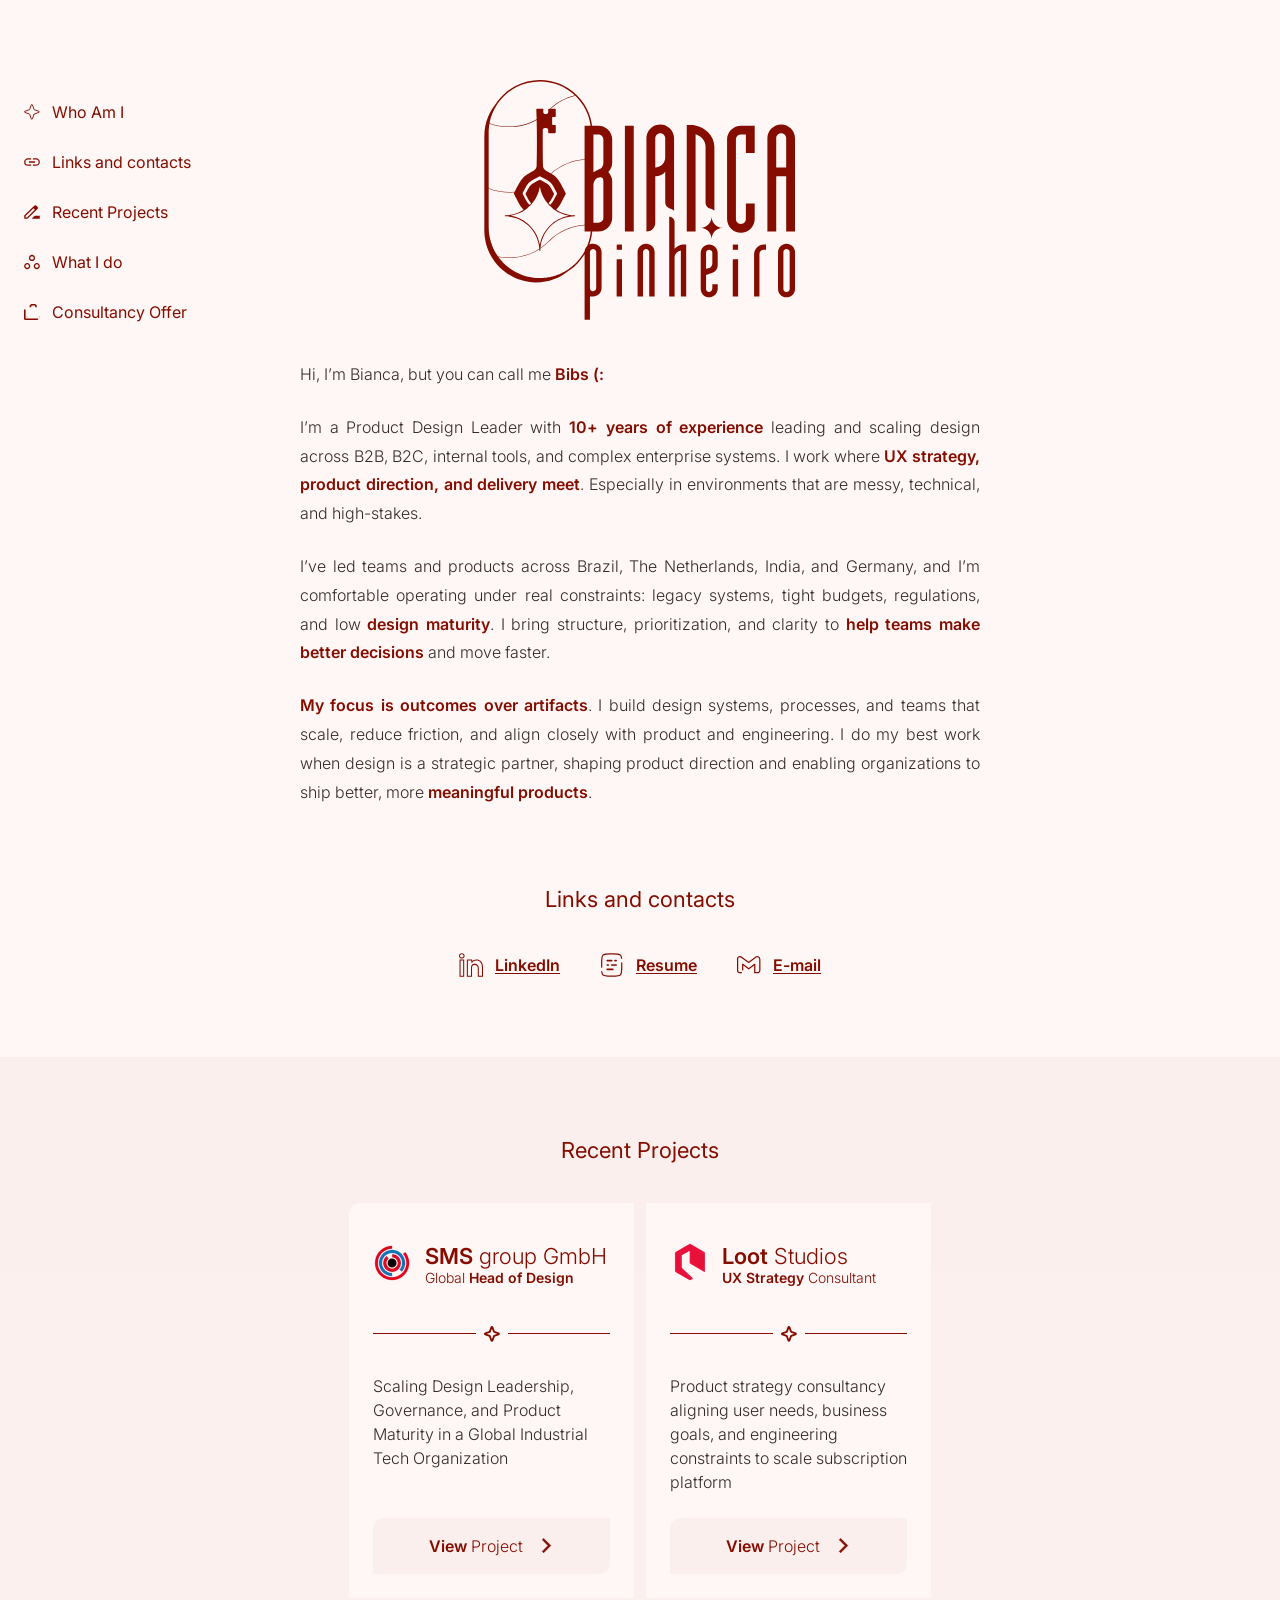
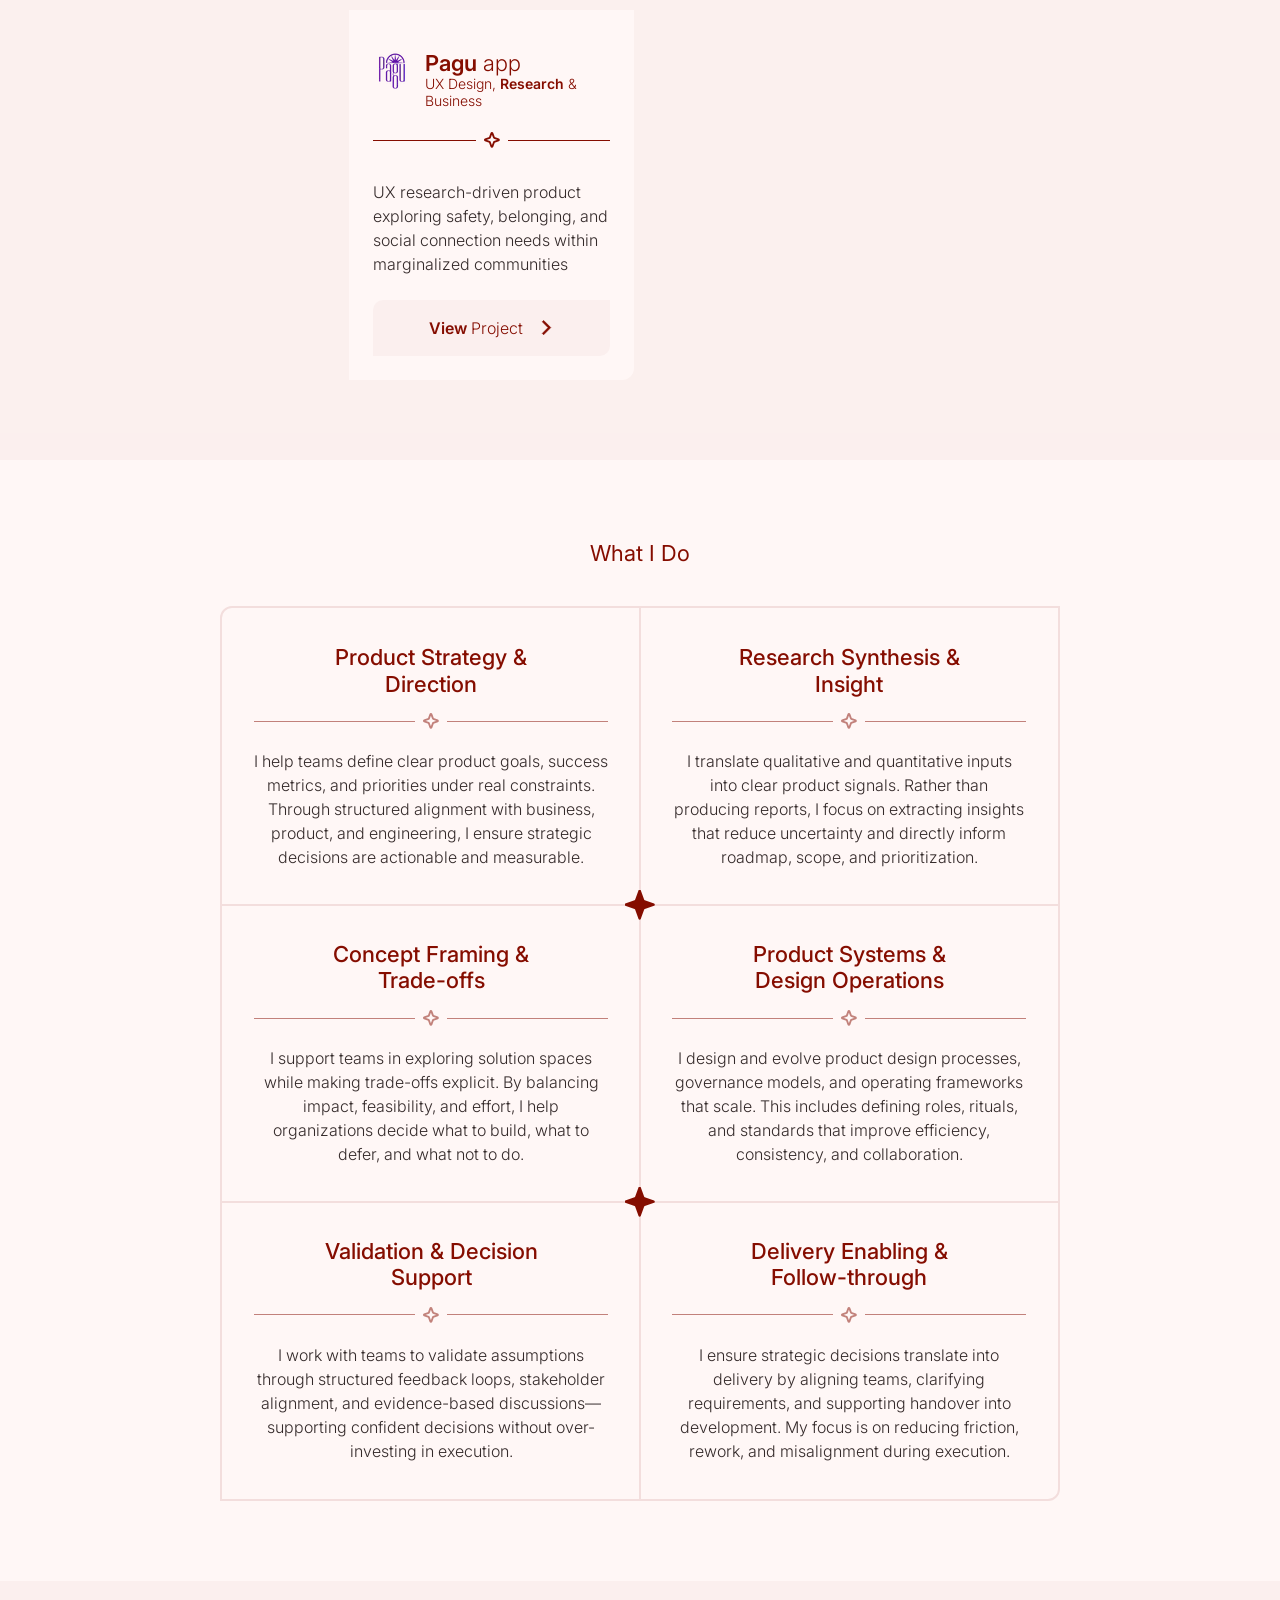
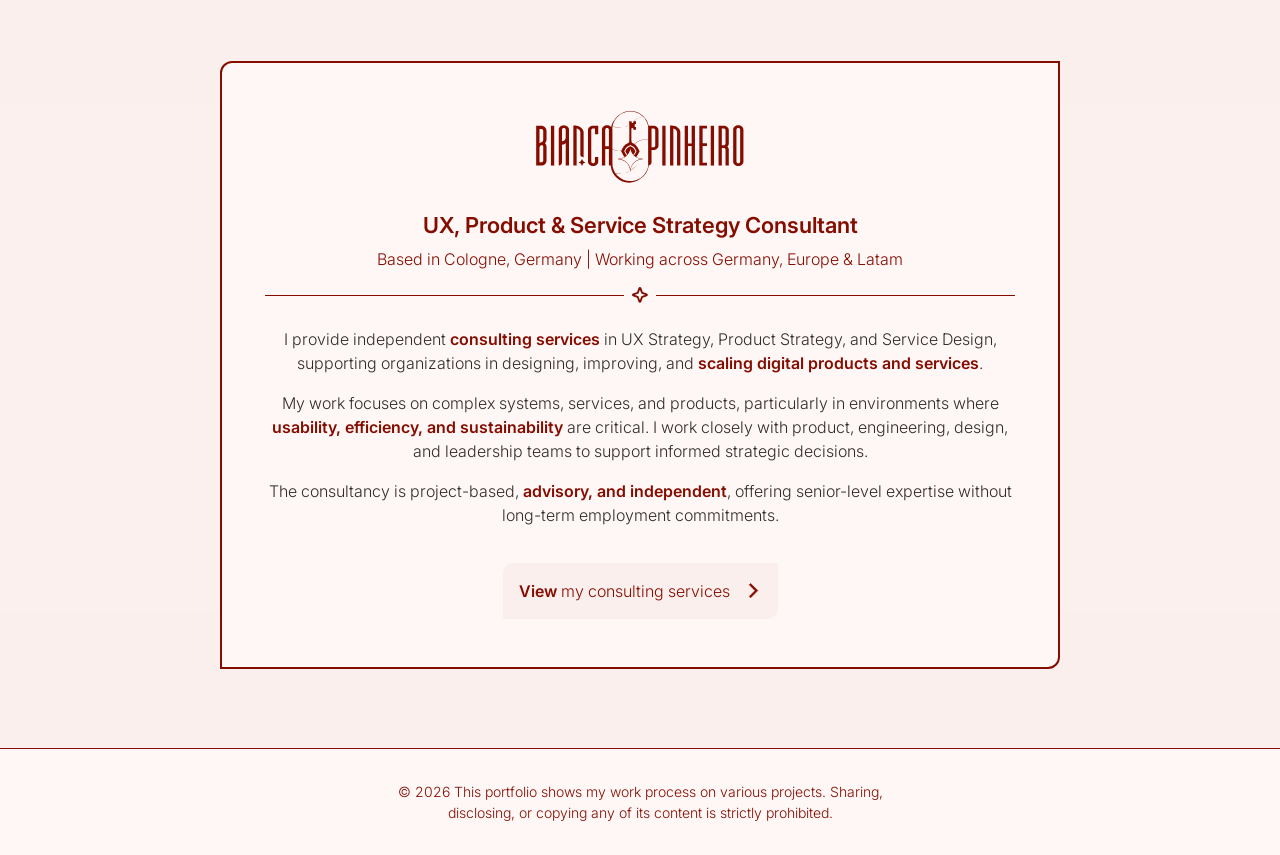
==== commit 79b7ecb7: "deploy: bipmen/portfolio@d2dcb407f4affc5e29d154510b9d498c6701aaa4" ====
--- a/index.html
+++ b/index.html
@@ -1,13 +1,13 @@
-<!DOCTYPE html><html lang="en"> <head><meta charset="UTF-8"><meta name="viewport" content="width=device-width"><link rel="icon" type="image/svg+xml" href="/favicon.svg"><link rel="icon" href="/favicon.ico"><meta name="generator" content="Astro v5.17.3"><meta name="keywords" content="Bianca Pinheiro, Product Design Leader, UX Strategy Consultant, Product Strategy Consultant, Service Design Consultant, Design Leadership, UX Research, Product Design, Design Operations, Design Governance, Design Systems, Product Maturity, Enterprise UX, B2B UX, B2C Product Design, Internal Tools UX, Digital Product Consulting, Complex Systems Design, Independent Consultant, Cologne Germany, Europe LATAM"><meta name="description" content="Bianca Pinheiro is a Product Design Leader and independent UX, Product, and Service Strategy consultant based in Cologne, helping organizations scale digital products, design operations, and decision-making in complex environments."><meta property="og:title" content="Bianca Pinheiro"><meta property="og:description" content="Bianca Pinheiro is a Product Design Leader and independent UX, Product, and Service Strategy consultant based in Cologne, helping organizations scale digital products, design operations, and decision-making in complex environments."><meta property="og:image" content="/share.jpg"><meta property="og:type" content="website"><meta name="astro-view-transitions-enabled" content="true"><meta name="astro-view-transitions-fallback" content="animate"><script type="module" src="/_astro/ClientRouter.astro_astro_type_script_index_0_lang.CDGfc0hd.js"></script><title>Bianca Pinheiro</title><link rel="stylesheet" href="/_astro/loot-studios.34UT2iGe.css">
-<style>.divider[data-astro-cid-nedvhkyt]{color:var(--color-brand);display:flex;gap:8px;align-items:center}.divider--light[data-astro-cid-nedvhkyt]{color:var(--color-brand-50)}.divider__line[data-astro-cid-nedvhkyt]{background-color:var(--color-brand);flex:1;height:.5px}.divider__line--light[data-astro-cid-nedvhkyt]{background-color:var(--color-brand-50)}.divider__line--thick[data-astro-cid-nedvhkyt]{height:2px}.section[data-astro-cid-xqj3hrla]{padding:80px var(--layout-side-padding-mobile);position:relative}@media(min-width:920px){.section[data-astro-cid-xqj3hrla]{padding:80px var(--layout-side-padding)}}.section--bg-secondary[data-astro-cid-xqj3hrla]{background-color:var(--color-background-secondary)}.section--no-padding-bottom[data-astro-cid-xqj3hrla]{padding-bottom:0}.section__content[data-astro-cid-xqj3hrla]{margin:0 auto;max-width:var(--layout-max-width)}.section__divider[data-astro-cid-xqj3hrla]{position:absolute;bottom:-8px;left:0;width:100%}.heading[data-astro-cid-lixdxnow]{color:var(--color-brand);font-weight:400;line-height:1.2}.heading--bolder[data-astro-cid-lixdxnow]{font-weight:500}.heading--boldest[data-astro-cid-lixdxnow]{font-weight:600}.heading--center[data-astro-cid-lixdxnow]{margin:0 auto;text-align:center}.heading--divider[data-astro-cid-lixdxnow]{width:max-content}.heading--margin[data-astro-cid-lixdxnow]{margin-bottom:40px}.heading--h1[data-astro-cid-lixdxnow]{font-size:var(--font-size-huge)}.heading--h2[data-astro-cid-lixdxnow],.heading--h3[data-astro-cid-lixdxnow]{font-size:var(--font-size-large)}.heading__divider[data-astro-cid-lixdxnow]{width:110%}
+<!DOCTYPE html><html lang="en"> <head><meta charset="UTF-8"><meta name="viewport" content="width=device-width"><link rel="icon" type="image/svg+xml" href="/favicon.svg"><link rel="icon" href="/favicon.ico"><meta name="generator" content="Astro v5.17.3"><meta name="keywords" content="Bianca Pinheiro, Product Design Leader, UX Strategy Consultant, Product Strategy Consultant, Service Design Consultant, Design Leadership, UX Research, Product Design, Design Operations, Design Governance, Design Systems, Product Maturity, Enterprise UX, B2B UX, B2C Product Design, Internal Tools UX, Digital Product Consulting, Complex Systems Design, Independent Consultant, Cologne Germany, Europe LATAM"><meta name="description" content="Bianca Pinheiro is a Product Design Leader and independent UX, Product, and Service Strategy consultant based in Cologne, helping organizations scale digital products, design operations, and decision-making in complex environments."><meta property="og:title" content="Bianca Pinheiro"><meta property="og:description" content="Bianca Pinheiro is a Product Design Leader and independent UX, Product, and Service Strategy consultant based in Cologne, helping organizations scale digital products, design operations, and decision-making in complex environments."><meta property="og:image" content="/share.jpg"><meta property="og:type" content="website"><meta name="astro-view-transitions-enabled" content="true"><meta name="astro-view-transitions-fallback" content="animate"><script type="module" src="/assets/ClientRouter.astro_astro_type_script_index_0_lang.CDGfc0hd.js"></script><title>Bianca Pinheiro</title><link rel="stylesheet" href="/assets/loot-studios.DgX0TpjJ.css">
+<style>.divider[data-astro-cid-nedvhkyt]{color:var(--color-brand);display:flex;gap:8px;align-items:center}.divider--light[data-astro-cid-nedvhkyt]{color:var(--color-brand-50)}.divider__line[data-astro-cid-nedvhkyt]{background-color:var(--color-brand);flex:1;height:.5px}.divider__line--light[data-astro-cid-nedvhkyt]{background-color:var(--color-brand-50)}.divider__line--thick[data-astro-cid-nedvhkyt]{height:2px}.section[data-astro-cid-xqj3hrla]{padding:80px var(--layout-side-padding-mobile);position:relative}@media(min-width:1024px){.section[data-astro-cid-xqj3hrla]{padding:80px var(--layout-side-padding)}}.section--secondary[data-astro-cid-xqj3hrla]{background-color:var(--color-background-secondary)}.section--center[data-astro-cid-xqj3hrla]{text-align:center}.section--no-padding-bottom[data-astro-cid-xqj3hrla]{padding-bottom:0}.section__content[data-astro-cid-xqj3hrla]{margin:0 auto;max-width:var(--layout-max-width)}.section__divider[data-astro-cid-xqj3hrla]{position:absolute;bottom:-8px;left:0;width:100%}.heading[data-astro-cid-lixdxnow]{color:var(--color-brand);font-weight:400;line-height:1.2}.heading--bolder[data-astro-cid-lixdxnow]{font-weight:500}.heading--boldest[data-astro-cid-lixdxnow]{font-weight:600}.heading--center[data-astro-cid-lixdxnow]{margin:0 auto;text-align:center}.heading--divider[data-astro-cid-lixdxnow]{width:max-content}.heading--margin[data-astro-cid-lixdxnow]{margin-bottom:40px}.heading--h1[data-astro-cid-lixdxnow]{font-size:var(--font-size-huge)}.heading--h2[data-astro-cid-lixdxnow],.heading--h3[data-astro-cid-lixdxnow]{font-size:var(--font-size-large)}.heading__divider[data-astro-cid-lixdxnow]{width:110%}
 .card[data-astro-cid-hxngzm7p]{border-top-left-radius:var(--border-radius-large);border-bottom-right-radius:var(--border-radius-large);background-color:var(--color-background-primary);border:var(--border-width-large) solid var(--color-brand);padding:16px}.card--center[data-astro-cid-hxngzm7p]{text-align:center}
 .link[data-astro-cid-ieubmhqz]{border-top-left-radius:var(--border-radius-normal);border-bottom-right-radius:var(--border-radius-normal);background-color:var(--color-background-secondary);color:var(--color-brand);display:inline-flex;gap:16px;align-items:center;justify-content:center;padding:16px}.link--full[data-astro-cid-ieubmhqz]{display:flex}.link--outline[data-astro-cid-ieubmhqz]{background-color:transparent;border:var(--border-width-normal) solid var(--color-brand)}
 </style>
-<link rel="stylesheet" href="/_astro/index.CsrzmDgN.css">
-<style>.headtitle__heading[data-astro-cid-jmfhnrfj]{text-align:center}.headtitle__image[data-astro-cid-jmfhnrfj]{display:inline-block;height:95px;margin-bottom:24px}.headtitle__image--small[data-astro-cid-jmfhnrfj]{height:72px}.headtitle__location[data-astro-cid-jmfhnrfj]{color:var(--color-brand);margin:8px 0 16px;text-align:center}
+<link rel="stylesheet" href="/assets/index.DomUnn8b.css">
+<style>.headtitle__image[data-astro-cid-jmfhnrfj]{display:inline-block;height:95px;margin-bottom:24px}.headtitle__image--small[data-astro-cid-jmfhnrfj]{height:72px}.headtitle__location[data-astro-cid-jmfhnrfj]{color:var(--color-brand);margin:8px 0 16px;text-align:center}
 </style></head> <body> <script type="module">class t extends HTMLElement{button;dialog;activeClass="menu__button--active";constructor(){super(),this.button=this.querySelector(".menu__button"),this.dialog=this.querySelector(".menu__dialog"),this.addEventListener("click",()=>{this.dialog.open?(this.button.classList.remove(this.activeClass),this.dialog.close()):(this.button.classList.add(this.activeClass),this.dialog.showModal())})}}customElements.define("hamburger-el",t);</script> <Hamburger-El data-astro-cid-jqpvwz3q="true" class="menu__hamburger"> <button class="menu__button" data-astro-cid-jqpvwz3q> <div class="menu__line" data-astro-cid-jqpvwz3q></div> <div class="menu__line" data-astro-cid-jqpvwz3q></div> <div class="menu__line" data-astro-cid-jqpvwz3q></div> </button>
       
-      <dialog class="menu__dialog" data-astro-cid-jqpvwz3q> <nav class="nav" data-astro-cid-6kfx2g4n> <ul class="nav__list" data-astro-cid-6kfx2g4n> <li data-astro-cid-6kfx2g4n> <a href="#who-am-i" class="nav__link nav__link--bold" data-astro-cid-6kfx2g4n> <div class="icon icon--s" aria-hidden="true" data-astro-cid-fq7qby27> <svg class="icon__image icon__image--s" data-astro-cid-fq7qby27> <use href="/_astro/sprite.DPtApaEB.svg#star" data-astro-cid-fq7qby27></use> </svg> </div>  Who Am I </a> </li><li data-astro-cid-6kfx2g4n> <a href="#links-and-contacts" class="nav__link nav__link--bold" data-astro-cid-6kfx2g4n> <div class="icon icon--s" aria-hidden="true" data-astro-cid-fq7qby27> <svg class="icon__image icon__image--s" data-astro-cid-fq7qby27> <use href="/_astro/sprite.DPtApaEB.svg#link" data-astro-cid-fq7qby27></use> </svg> </div>  Links and contacts </a> </li><li data-astro-cid-6kfx2g4n> <a href="#recent-projects" class="nav__link nav__link--bold" data-astro-cid-6kfx2g4n> <div class="icon icon--s" aria-hidden="true" data-astro-cid-fq7qby27> <svg class="icon__image icon__image--s" data-astro-cid-fq7qby27> <use href="/_astro/sprite.DPtApaEB.svg#pencil" data-astro-cid-fq7qby27></use> </svg> </div>  Recent Projects </a> </li><li data-astro-cid-6kfx2g4n> <a href="#what-i-do" class="nav__link nav__link--bold" data-astro-cid-6kfx2g4n> <div class="icon icon--s" aria-hidden="true" data-astro-cid-fq7qby27> <svg class="icon__image icon__image--s" data-astro-cid-fq7qby27> <use href="/_astro/sprite.DPtApaEB.svg#dots" data-astro-cid-fq7qby27></use> </svg> </div>  What I do </a> </li><li data-astro-cid-6kfx2g4n> <a href="#consultancy-offer" class="nav__link nav__link--bold" data-astro-cid-6kfx2g4n> <div class="icon icon--s" aria-hidden="true" data-astro-cid-fq7qby27> <svg class="icon__image icon__image--s" data-astro-cid-fq7qby27> <use href="/_astro/sprite.DPtApaEB.svg#offer" data-astro-cid-fq7qby27></use> </svg> </div>  Consultancy Offer </a> </li> </ul> </nav>  </dialog>  </Hamburger-El> <aside class="menu__aside" data-astro-cid-jqpvwz3q> <nav class="nav" data-astro-cid-6kfx2g4n> <ul class="nav__list" data-astro-cid-6kfx2g4n> <li data-astro-cid-6kfx2g4n> <a href="#who-am-i" class="nav__link nav__link--bold" data-astro-cid-6kfx2g4n> <div class="icon icon--s" aria-hidden="true" data-astro-cid-fq7qby27> <svg class="icon__image icon__image--s" data-astro-cid-fq7qby27> <use href="/_astro/sprite.DPtApaEB.svg#star" data-astro-cid-fq7qby27></use> </svg> </div>  Who Am I </a> </li><li data-astro-cid-6kfx2g4n> <a href="#links-and-contacts" class="nav__link nav__link--bold" data-astro-cid-6kfx2g4n> <div class="icon icon--s" aria-hidden="true" data-astro-cid-fq7qby27> <svg class="icon__image icon__image--s" data-astro-cid-fq7qby27> <use href="/_astro/sprite.DPtApaEB.svg#link" data-astro-cid-fq7qby27></use> </svg> </div>  Links and contacts </a> </li><li data-astro-cid-6kfx2g4n> <a href="#recent-projects" class="nav__link nav__link--bold" data-astro-cid-6kfx2g4n> <div class="icon icon--s" aria-hidden="true" data-astro-cid-fq7qby27> <svg class="icon__image icon__image--s" data-astro-cid-fq7qby27> <use href="/_astro/sprite.DPtApaEB.svg#pencil" data-astro-cid-fq7qby27></use> </svg> </div>  Recent Projects </a> </li><li data-astro-cid-6kfx2g4n> <a href="#what-i-do" class="nav__link nav__link--bold" data-astro-cid-6kfx2g4n> <div class="icon icon--s" aria-hidden="true" data-astro-cid-fq7qby27> <svg class="icon__image icon__image--s" data-astro-cid-fq7qby27> <use href="/_astro/sprite.DPtApaEB.svg#dots" data-astro-cid-fq7qby27></use> </svg> </div>  What I do </a> </li><li data-astro-cid-6kfx2g4n> <a href="#consultancy-offer" class="nav__link nav__link--bold" data-astro-cid-6kfx2g4n> <div class="icon icon--s" aria-hidden="true" data-astro-cid-fq7qby27> <svg class="icon__image icon__image--s" data-astro-cid-fq7qby27> <use href="/_astro/sprite.DPtApaEB.svg#offer" data-astro-cid-fq7qby27></use> </svg> </div>  Consultancy Offer </a> </li> </ul> </nav>  </aside>  <main>  <section class="section" data-astro-cid-xqj3hrla> <div class="section__content" data-astro-cid-xqj3hrla>  <h1 id="who-am-i" title="Bianca Pinheiro" class="hero__title" data-astro-cid-ewxirvlt> <svg width="406" height="313" viewBox="0 0 406 313" fill="none" class="hero__headline" data-astro-cid-ewxirvlt="true">
+      <dialog class="menu__dialog" data-astro-cid-jqpvwz3q> <nav class="nav" data-astro-cid-6kfx2g4n> <ul class="nav__list" data-astro-cid-6kfx2g4n> <li data-astro-cid-6kfx2g4n> <a href="#who-am-i" class="nav__link nav__link--bold" data-astro-cid-6kfx2g4n> <div class="icon  icon--s" aria-hidden="true" data-astro-cid-6kfx2g4n="true" data-astro-cid-fq7qby27> <svg class="icon__image icon__image--s" data-astro-cid-fq7qby27> <use href="/assets/sprite.DRo2ry-S.svg#star" data-astro-cid-fq7qby27></use> </svg> </div>  Who Am I </a> </li><li data-astro-cid-6kfx2g4n> <a href="#links-and-contacts" class="nav__link nav__link--bold" data-astro-cid-6kfx2g4n> <div class="icon  icon--s" aria-hidden="true" data-astro-cid-6kfx2g4n="true" data-astro-cid-fq7qby27> <svg class="icon__image icon__image--s" data-astro-cid-fq7qby27> <use href="/assets/sprite.DRo2ry-S.svg#link" data-astro-cid-fq7qby27></use> </svg> </div>  Links and contacts </a> </li><li data-astro-cid-6kfx2g4n> <a href="#recent-projects" class="nav__link nav__link--bold" data-astro-cid-6kfx2g4n> <div class="icon  icon--s" aria-hidden="true" data-astro-cid-6kfx2g4n="true" data-astro-cid-fq7qby27> <svg class="icon__image icon__image--s" data-astro-cid-fq7qby27> <use href="/assets/sprite.DRo2ry-S.svg#pencil" data-astro-cid-fq7qby27></use> </svg> </div>  Recent Projects </a> </li><li data-astro-cid-6kfx2g4n> <a href="#what-i-do" class="nav__link nav__link--bold" data-astro-cid-6kfx2g4n> <div class="icon  icon--s" aria-hidden="true" data-astro-cid-6kfx2g4n="true" data-astro-cid-fq7qby27> <svg class="icon__image icon__image--s" data-astro-cid-fq7qby27> <use href="/assets/sprite.DRo2ry-S.svg#dots" data-astro-cid-fq7qby27></use> </svg> </div>  What I do </a> </li><li data-astro-cid-6kfx2g4n> <a href="#consultancy-offer" class="nav__link nav__link--bold" data-astro-cid-6kfx2g4n> <div class="icon  icon--s" aria-hidden="true" data-astro-cid-6kfx2g4n="true" data-astro-cid-fq7qby27> <svg class="icon__image icon__image--s" data-astro-cid-fq7qby27> <use href="/assets/sprite.DRo2ry-S.svg#offer" data-astro-cid-fq7qby27></use> </svg> </div>  Consultancy Offer </a> </li> </ul> </nav>  </dialog>  </Hamburger-El> <aside class="menu__aside" data-astro-cid-jqpvwz3q> <nav class="nav" data-astro-cid-6kfx2g4n> <ul class="nav__list" data-astro-cid-6kfx2g4n> <li data-astro-cid-6kfx2g4n> <a href="#who-am-i" class="nav__link nav__link--bold" data-astro-cid-6kfx2g4n> <div class="icon  icon--s" aria-hidden="true" data-astro-cid-6kfx2g4n="true" data-astro-cid-fq7qby27> <svg class="icon__image icon__image--s" data-astro-cid-fq7qby27> <use href="/assets/sprite.DRo2ry-S.svg#star" data-astro-cid-fq7qby27></use> </svg> </div>  Who Am I </a> </li><li data-astro-cid-6kfx2g4n> <a href="#links-and-contacts" class="nav__link nav__link--bold" data-astro-cid-6kfx2g4n> <div class="icon  icon--s" aria-hidden="true" data-astro-cid-6kfx2g4n="true" data-astro-cid-fq7qby27> <svg class="icon__image icon__image--s" data-astro-cid-fq7qby27> <use href="/assets/sprite.DRo2ry-S.svg#link" data-astro-cid-fq7qby27></use> </svg> </div>  Links and contacts </a> </li><li data-astro-cid-6kfx2g4n> <a href="#recent-projects" class="nav__link nav__link--bold" data-astro-cid-6kfx2g4n> <div class="icon  icon--s" aria-hidden="true" data-astro-cid-6kfx2g4n="true" data-astro-cid-fq7qby27> <svg class="icon__image icon__image--s" data-astro-cid-fq7qby27> <use href="/assets/sprite.DRo2ry-S.svg#pencil" data-astro-cid-fq7qby27></use> </svg> </div>  Recent Projects </a> </li><li data-astro-cid-6kfx2g4n> <a href="#what-i-do" class="nav__link nav__link--bold" data-astro-cid-6kfx2g4n> <div class="icon  icon--s" aria-hidden="true" data-astro-cid-6kfx2g4n="true" data-astro-cid-fq7qby27> <svg class="icon__image icon__image--s" data-astro-cid-fq7qby27> <use href="/assets/sprite.DRo2ry-S.svg#dots" data-astro-cid-fq7qby27></use> </svg> </div>  What I do </a> </li><li data-astro-cid-6kfx2g4n> <a href="#consultancy-offer" class="nav__link nav__link--bold" data-astro-cid-6kfx2g4n> <div class="icon  icon--s" aria-hidden="true" data-astro-cid-6kfx2g4n="true" data-astro-cid-fq7qby27> <svg class="icon__image icon__image--s" data-astro-cid-fq7qby27> <use href="/assets/sprite.DRo2ry-S.svg#offer" data-astro-cid-fq7qby27></use> </svg> </div>  Consultancy Offer </a> </li> </ul> </nav>  </aside>  <main>  <section class="section section--primary" data-astro-cid-xqj3hrla> <div class="section__content" data-astro-cid-xqj3hrla>  <h1 id="who-am-i" title="Bianca Pinheiro" class="hero__title" data-astro-cid-ewxirvlt> <svg width="406" height="313" viewBox="0 0 406 313" fill="none" class="hero__headline" data-astro-cid-ewxirvlt="true">
 <path d="M296.403 177.905C296.403 186.144 289.715 192.826 281.458 192.826C289.71 192.826 296.403 199.504 296.403 207.747C296.403 199.509 303.091 192.826 311.348 192.826C303.096 192.826 296.403 186.144 296.403 177.905Z" fill="#850D00" />
 <path d="M194.84 59.574H183.308V197.691H194.84V59.574Z" fill="#850D00" />
 <path d="M247.077 170.297C247.225 170.401 247.435 170.292 247.435 170.111V75.8914C247.435 64.3924 236.275 55.1922 224.324 58.6143C216.573 60.8323 211.386 68.1286 211.386 76.177V197.65C211.386 197.669 211.396 197.688 211.424 197.688C215.062 197.688 218.313 196.003 220.415 193.357C221.983 191.4 222.918 188.916 222.918 186.213V125.676C222.932 125.667 222.937 125.657 222.951 125.638C228.552 125.214 233.019 123.406 235.846 119.584C235.875 119.593 235.865 119.593 235.894 119.598V159.911C235.894 163.576 238.401 166.732 241.948 167.66C243.821 168.16 245.571 169.264 247.077 170.297ZM235.889 101.203C235.889 104.777 234.44 107.999 232.099 110.341C229.763 112.673 226.526 114.12 222.951 114.12C222.937 114.12 222.913 114.11 222.913 114.082V76.1104C222.913 72.5122 225.749 69.4328 229.353 69.409C232.981 69.3757 235.884 72.2694 235.884 75.8867V101.203H235.889Z" fill="#850D00" />
@@ -30,13 +30,13 @@
 </p> <p class="hero__paragraph" data-astro-cid-ewxirvlt>
 I’ve led teams and products across Brazil, The Netherlands, India, and Germany, and I’m comfortable operating under real constraints: legacy systems, tight budgets, regulations, and low <em data-astro-cid-ewxirvlt>design maturity</em>. I bring structure, prioritization, and clarity to <em data-astro-cid-ewxirvlt>help teams make better decisions</em> and move faster.
 </p> <p class="hero__paragraph" data-astro-cid-ewxirvlt> <em data-astro-cid-ewxirvlt>My focus is outcomes over artifacts</em>. I build design systems, processes, and teams that scale, reduce friction, and align closely with product and engineering. I do my best work when design is a strategic partner, shaping product direction and enabling organizations to ship better, more <em data-astro-cid-ewxirvlt>meaningful products</em>.
-</p> </div> <div id="links-and-contacts" class="hero__contacts" data-astro-cid-ewxirvlt> <h2 class="heading heading--h2 heading--center heading--margin" data-astro-cid-lixdxnow>
+</p> </div> <div id="links-and-contacts" class="hero__contacts" data-astro-cid-ewxirvlt> <h2 class="heading heading--h2  heading--center heading--margin" data-astro-cid-ewxirvlt="true" data-astro-cid-lixdxnow>
 Links and contacts
-</h2> <ul class="hero__links" data-astro-cid-ewxirvlt> <li data-astro-cid-ewxirvlt> <a href="https://www.linkedin.com/in/bipmen/" target="_blank" rel="noopener noreferrer" class="hero__link" data-astro-cid-ewxirvlt> <div class="icon icon--m" aria-hidden="true" data-astro-cid-fq7qby27> <svg class="icon__image icon__image--m" data-astro-cid-fq7qby27> <use href="/_astro/sprite.DPtApaEB.svg#linkedin" data-astro-cid-fq7qby27></use> </svg> </div>  LinkedIn </a> </li><li data-astro-cid-ewxirvlt> <a href="https://docs.google.com/document/d/1i0ge2U-qQZAHjHtnAjgHE58WWlGuF0Ypj5osllqcdVg/edit?pli=1&tab=t.0" target="_blank" rel="noopener noreferrer" class="hero__link" data-astro-cid-ewxirvlt> <div class="icon icon--m" aria-hidden="true" data-astro-cid-fq7qby27> <svg class="icon__image icon__image--m" data-astro-cid-fq7qby27> <use href="/_astro/sprite.DPtApaEB.svg#resume" data-astro-cid-fq7qby27></use> </svg> </div>  Resume </a> </li><li data-astro-cid-ewxirvlt> <a href="mailto:biancapinheirom@gmail.com" target="_blank" rel="noopener noreferrer" class="hero__link" data-astro-cid-ewxirvlt> <div class="icon icon--m" aria-hidden="true" data-astro-cid-fq7qby27> <svg class="icon__image icon__image--m" data-astro-cid-fq7qby27> <use href="/_astro/sprite.DPtApaEB.svg#email" data-astro-cid-fq7qby27></use> </svg> </div>  E-mail </a> </li> </ul> </div>  </div>  </section>   <section class="section section--bg-secondary" data-astro-cid-xqj3hrla> <div class="section__content" data-astro-cid-xqj3hrla>  <h2 id="recent-projects" class="heading heading--h2 heading--center heading--margin" data-astro-cid-lixdxnow>
+</h2> <ul class="hero__links" data-astro-cid-ewxirvlt> <li data-astro-cid-ewxirvlt> <a href="https://www.linkedin.com/in/bipmen/" target="_blank" rel="noopener noreferrer" class="hero__link" data-astro-cid-ewxirvlt> <div class="icon  icon--m" aria-hidden="true" data-astro-cid-ewxirvlt="true" data-astro-cid-fq7qby27> <svg class="icon__image icon__image--m" data-astro-cid-fq7qby27> <use href="/assets/sprite.DRo2ry-S.svg#linkedin" data-astro-cid-fq7qby27></use> </svg> </div>  LinkedIn </a> </li><li data-astro-cid-ewxirvlt> <a href="https://docs.google.com/document/d/1i0ge2U-qQZAHjHtnAjgHE58WWlGuF0Ypj5osllqcdVg/edit?pli=1&tab=t.0" target="_blank" rel="noopener noreferrer" class="hero__link" data-astro-cid-ewxirvlt> <div class="icon  icon--m" aria-hidden="true" data-astro-cid-ewxirvlt="true" data-astro-cid-fq7qby27> <svg class="icon__image icon__image--m" data-astro-cid-fq7qby27> <use href="/assets/sprite.DRo2ry-S.svg#resume" data-astro-cid-fq7qby27></use> </svg> </div>  Resume </a> </li><li data-astro-cid-ewxirvlt> <a href="mailto:biancapinheirom@gmail.com" target="_blank" rel="noopener noreferrer" class="hero__link" data-astro-cid-ewxirvlt> <div class="icon  icon--m" aria-hidden="true" data-astro-cid-ewxirvlt="true" data-astro-cid-fq7qby27> <svg class="icon__image icon__image--m" data-astro-cid-fq7qby27> <use href="/assets/sprite.DRo2ry-S.svg#email" data-astro-cid-fq7qby27></use> </svg> </div>  E-mail </a> </li> </ul> </div>  </div>  </section>   <section class="section section--secondary" data-astro-cid-xqj3hrla> <div class="section__content" data-astro-cid-xqj3hrla>  <h2 id="recent-projects" class="heading heading--h2  heading--center heading--margin" data-astro-cid-qz6brpfc="true" data-astro-cid-lixdxnow>
 Recent Projects
-</h2> <ul class="projects__list" data-astro-cid-qz6brpfc> <li class="projects__item" data-astro-cid-qz6brpfc> <div class="projects__title" data-astro-cid-qz6brpfc> <img src="/_astro/sms-group.mFWsdpKL_ZCc8OS.webp" loading="lazy" alt data-astro-cid-qz6brpfc="true" decoding="async" fetchpriority="auto" width="40" height="40" class="projects__logo"> <div class="projects__info" data-astro-cid-qz6brpfc> <p class="projects__company" data-astro-cid-qz6brpfc> <em>SMS</em> group GmbH </p> <p class="projects__position" data-astro-cid-qz6brpfc> Global <em>Head of Design</em> </p> </div> </div> <div class="divider" aria-hidden="true" data-astro-cid-nedvhkyt> <div class="divider__line" data-astro-cid-nedvhkyt></div> <div class="icon icon--s" aria-hidden="true" data-astro-cid-fq7qby27> <svg class="icon__image icon__image--s" data-astro-cid-fq7qby27> <use href="/_astro/sprite.DPtApaEB.svg#sparkle" data-astro-cid-fq7qby27></use> </svg> </div>  <div class="divider__line" data-astro-cid-nedvhkyt></div> </div>  <p class="projects__description" data-astro-cid-qz6brpfc> Scaling Design Leadership, Governance, and Product Maturity in a Global Industrial Tech Organization </p> <a class="link link--full" href="/projects/sms-group" title="Learn more about my work with SMS group GmbH" data-astro-cid-ieubmhqz> <span data-astro-cid-ieubmhqz> <em data-astro-cid-ieubmhqz>View</em> Project </span> <div class="icon icon--s" aria-hidden="true" data-astro-cid-fq7qby27> <svg class="icon__image icon__image--s" data-astro-cid-fq7qby27> <use href="/_astro/sprite.DPtApaEB.svg#arrow-right" data-astro-cid-fq7qby27></use> </svg> </div>  </a>  </li><li class="projects__item" data-astro-cid-qz6brpfc> <div class="projects__title" data-astro-cid-qz6brpfc> <img src="/_astro/loot-studios.B7fXGTWd_2516Xt.webp" loading="lazy" alt data-astro-cid-qz6brpfc="true" decoding="async" fetchpriority="auto" width="40" height="40" class="projects__logo"> <div class="projects__info" data-astro-cid-qz6brpfc> <p class="projects__company" data-astro-cid-qz6brpfc> <em>Loot</em> Studios </p> <p class="projects__position" data-astro-cid-qz6brpfc> <em>UX Strategy</em> Consultant </p> </div> </div> <div class="divider" aria-hidden="true" data-astro-cid-nedvhkyt> <div class="divider__line" data-astro-cid-nedvhkyt></div> <div class="icon icon--s" aria-hidden="true" data-astro-cid-fq7qby27> <svg class="icon__image icon__image--s" data-astro-cid-fq7qby27> <use href="/_astro/sprite.DPtApaEB.svg#sparkle" data-astro-cid-fq7qby27></use> </svg> </div>  <div class="divider__line" data-astro-cid-nedvhkyt></div> </div>  <p class="projects__description" data-astro-cid-qz6brpfc> Product strategy consultancy aligning user needs, business goals, and engineering constraints to scale subscription platform </p> <a class="link link--full" href="/projects/loot-studios" title="Learn more about my work with Loot Studios" data-astro-cid-ieubmhqz> <span data-astro-cid-ieubmhqz> <em data-astro-cid-ieubmhqz>View</em> Project </span> <div class="icon icon--s" aria-hidden="true" data-astro-cid-fq7qby27> <svg class="icon__image icon__image--s" data-astro-cid-fq7qby27> <use href="/_astro/sprite.DPtApaEB.svg#arrow-right" data-astro-cid-fq7qby27></use> </svg> </div>  </a>  </li><li class="projects__item" data-astro-cid-qz6brpfc> <div class="projects__title" data-astro-cid-qz6brpfc> <img src="/_astro/pagu-app.Dkps_jte_ZbN5Ab.webp" loading="lazy" alt data-astro-cid-qz6brpfc="true" decoding="async" fetchpriority="auto" width="40" height="40" class="projects__logo"> <div class="projects__info" data-astro-cid-qz6brpfc> <p class="projects__company" data-astro-cid-qz6brpfc> <em>Pagu</em> app </p> <p class="projects__position" data-astro-cid-qz6brpfc> UX Design, <em>Research</em> &amp; Business </p> </div> </div> <div class="divider" aria-hidden="true" data-astro-cid-nedvhkyt> <div class="divider__line" data-astro-cid-nedvhkyt></div> <div class="icon icon--s" aria-hidden="true" data-astro-cid-fq7qby27> <svg class="icon__image icon__image--s" data-astro-cid-fq7qby27> <use href="/_astro/sprite.DPtApaEB.svg#sparkle" data-astro-cid-fq7qby27></use> </svg> </div>  <div class="divider__line" data-astro-cid-nedvhkyt></div> </div>  <p class="projects__description" data-astro-cid-qz6brpfc> UX research-driven product exploring safety, belonging, and social connection needs within marginalized communities </p> <a class="link link--full" href="/projects/pagu-app" title="Learn more about my work with Pagu app" data-astro-cid-ieubmhqz> <span data-astro-cid-ieubmhqz> <em data-astro-cid-ieubmhqz>View</em> Project </span> <div class="icon icon--s" aria-hidden="true" data-astro-cid-fq7qby27> <svg class="icon__image icon__image--s" data-astro-cid-fq7qby27> <use href="/_astro/sprite.DPtApaEB.svg#arrow-right" data-astro-cid-fq7qby27></use> </svg> </div>  </a>  </li> </ul>  </div>  </section>   <section class="section" data-astro-cid-xqj3hrla> <div class="section__content" data-astro-cid-xqj3hrla>  <h2 id="what-i-do" class="heading heading--h2 heading--center heading--margin" data-astro-cid-lixdxnow>
+</h2> <ul class="projects__list" data-aos="fade-up" data-astro-cid-qz6brpfc> <li class="projects__item" data-astro-cid-qz6brpfc> <div class="projects__title" data-astro-cid-qz6brpfc> <img src="/assets/sms-group.mFWsdpKL_1bPaRh.webp" loading="lazy" alt data-astro-cid-qz6brpfc="true" decoding="async" fetchpriority="auto" width="40" height="40" class="projects__logo"> <div class="projects__info" data-astro-cid-qz6brpfc> <p class="projects__company" data-astro-cid-qz6brpfc> <em>SMS</em> group GmbH </p> <p class="projects__position" data-astro-cid-qz6brpfc> Global <em>Head of Design</em> </p> </div> </div> <div class="divider " aria-hidden="true" data-astro-cid-qz6brpfc="true" data-astro-cid-nedvhkyt> <div class="divider__line" data-astro-cid-nedvhkyt></div> <div class="icon  icon--s" aria-hidden="true" data-astro-cid-nedvhkyt="true" data-astro-cid-fq7qby27> <svg class="icon__image icon__image--s" data-astro-cid-fq7qby27> <use href="/assets/sprite.DRo2ry-S.svg#sparkle" data-astro-cid-fq7qby27></use> </svg> </div>  <div class="divider__line" data-astro-cid-nedvhkyt></div> </div>  <p class="projects__description" data-astro-cid-qz6brpfc> Scaling Design Leadership, Governance, and Product Maturity in a Global Industrial Tech Organization </p> <a class="link link--full" href="/projects/sms-group" title="Learn more about my work with SMS group GmbH" data-astro-cid-ieubmhqz> <span data-astro-cid-ieubmhqz> <em data-astro-cid-ieubmhqz>View</em> Project </span> <div class="icon  icon--s" aria-hidden="true" data-astro-cid-ieubmhqz="true" data-astro-cid-fq7qby27> <svg class="icon__image icon__image--s" data-astro-cid-fq7qby27> <use href="/assets/sprite.DRo2ry-S.svg#arrow-right" data-astro-cid-fq7qby27></use> </svg> </div>  </a>  </li><li class="projects__item" data-astro-cid-qz6brpfc> <div class="projects__title" data-astro-cid-qz6brpfc> <img src="/assets/loot-studios.B7fXGTWd_1CrbIw.webp" loading="lazy" alt data-astro-cid-qz6brpfc="true" decoding="async" fetchpriority="auto" width="40" height="40" class="projects__logo"> <div class="projects__info" data-astro-cid-qz6brpfc> <p class="projects__company" data-astro-cid-qz6brpfc> <em>Loot</em> Studios </p> <p class="projects__position" data-astro-cid-qz6brpfc> <em>UX Strategy</em> Consultant </p> </div> </div> <div class="divider " aria-hidden="true" data-astro-cid-qz6brpfc="true" data-astro-cid-nedvhkyt> <div class="divider__line" data-astro-cid-nedvhkyt></div> <div class="icon  icon--s" aria-hidden="true" data-astro-cid-nedvhkyt="true" data-astro-cid-fq7qby27> <svg class="icon__image icon__image--s" data-astro-cid-fq7qby27> <use href="/assets/sprite.DRo2ry-S.svg#sparkle" data-astro-cid-fq7qby27></use> </svg> </div>  <div class="divider__line" data-astro-cid-nedvhkyt></div> </div>  <p class="projects__description" data-astro-cid-qz6brpfc> Product strategy consultancy aligning user needs, business goals, and engineering constraints to scale subscription platform </p> <a class="link link--full" href="/projects/loot-studios" title="Learn more about my work with Loot Studios" data-astro-cid-ieubmhqz> <span data-astro-cid-ieubmhqz> <em data-astro-cid-ieubmhqz>View</em> Project </span> <div class="icon  icon--s" aria-hidden="true" data-astro-cid-ieubmhqz="true" data-astro-cid-fq7qby27> <svg class="icon__image icon__image--s" data-astro-cid-fq7qby27> <use href="/assets/sprite.DRo2ry-S.svg#arrow-right" data-astro-cid-fq7qby27></use> </svg> </div>  </a>  </li><li class="projects__item" data-astro-cid-qz6brpfc> <div class="projects__title" data-astro-cid-qz6brpfc> <img src="/assets/pagu-app.Dkps_jte_2jRh1b.webp" loading="lazy" alt data-astro-cid-qz6brpfc="true" decoding="async" fetchpriority="auto" width="40" height="40" class="projects__logo"> <div class="projects__info" data-astro-cid-qz6brpfc> <p class="projects__company" data-astro-cid-qz6brpfc> <em>Pagu</em> app </p> <p class="projects__position" data-astro-cid-qz6brpfc> UX Design, <em>Research</em> &amp; Business </p> </div> </div> <div class="divider " aria-hidden="true" data-astro-cid-qz6brpfc="true" data-astro-cid-nedvhkyt> <div class="divider__line" data-astro-cid-nedvhkyt></div> <div class="icon  icon--s" aria-hidden="true" data-astro-cid-nedvhkyt="true" data-astro-cid-fq7qby27> <svg class="icon__image icon__image--s" data-astro-cid-fq7qby27> <use href="/assets/sprite.DRo2ry-S.svg#sparkle" data-astro-cid-fq7qby27></use> </svg> </div>  <div class="divider__line" data-astro-cid-nedvhkyt></div> </div>  <p class="projects__description" data-astro-cid-qz6brpfc> UX research-driven product exploring safety, belonging, and social connection needs within marginalized communities </p> <a class="link link--full" href="/projects/pagu-app" title="Learn more about my work with Pagu app" data-astro-cid-ieubmhqz> <span data-astro-cid-ieubmhqz> <em data-astro-cid-ieubmhqz>View</em> Project </span> <div class="icon  icon--s" aria-hidden="true" data-astro-cid-ieubmhqz="true" data-astro-cid-fq7qby27> <svg class="icon__image icon__image--s" data-astro-cid-fq7qby27> <use href="/assets/sprite.DRo2ry-S.svg#arrow-right" data-astro-cid-fq7qby27></use> </svg> </div>  </a>  </li> </ul>  </div>  </section>   <section class="section section--primary" data-astro-cid-xqj3hrla> <div class="section__content" data-astro-cid-xqj3hrla>  <h2 id="what-i-do" class="heading heading--h2  heading--center heading--margin" data-astro-cid-aa2wht3y="true" data-astro-cid-lixdxnow>
 What I Do
-</h2> <ul class="process__list" data-astro-cid-aa2wht3y> <li class="process__item" data-astro-cid-aa2wht3y> <div class="process__title" data-astro-cid-aa2wht3y> <h3 class="heading heading--h3 heading--bolder heading--center" data-astro-cid-lixdxnow>Product Strategy &amp; Direction</h3> </div> <div class="divider divider--light" aria-hidden="true" data-astro-cid-nedvhkyt> <div class="divider__line divider__line--light" data-astro-cid-nedvhkyt></div> <div class="icon icon--s" aria-hidden="true" data-astro-cid-fq7qby27> <svg class="icon__image icon__image--s" data-astro-cid-fq7qby27> <use href="/_astro/sprite.DPtApaEB.svg#sparkle" data-astro-cid-fq7qby27></use> </svg> </div>  <div class="divider__line divider__line--light" data-astro-cid-nedvhkyt></div> </div>  <p class="process__description" data-astro-cid-aa2wht3y> I help teams define clear product goals, success metrics, and priorities under real constraints. Through structured alignment with business, product, and engineering, I ensure strategic decisions are actionable and measurable. </p> </li><li class="process__item" data-astro-cid-aa2wht3y> <div class="process__title" data-astro-cid-aa2wht3y> <h3 class="heading heading--h3 heading--bolder heading--center" data-astro-cid-lixdxnow>Research Synthesis &amp; Insight</h3> </div> <div class="divider divider--light" aria-hidden="true" data-astro-cid-nedvhkyt> <div class="divider__line divider__line--light" data-astro-cid-nedvhkyt></div> <div class="icon icon--s" aria-hidden="true" data-astro-cid-fq7qby27> <svg class="icon__image icon__image--s" data-astro-cid-fq7qby27> <use href="/_astro/sprite.DPtApaEB.svg#sparkle" data-astro-cid-fq7qby27></use> </svg> </div>  <div class="divider__line divider__line--light" data-astro-cid-nedvhkyt></div> </div>  <p class="process__description" data-astro-cid-aa2wht3y> I translate qualitative and quantitative inputs into clear product signals. Rather than producing reports, I focus on extracting insights that reduce uncertainty and directly inform roadmap, scope, and prioritization. </p> </li><li class="process__item" data-astro-cid-aa2wht3y> <div class="process__title" data-astro-cid-aa2wht3y> <h3 class="heading heading--h3 heading--bolder heading--center" data-astro-cid-lixdxnow>Concept Framing &amp; Trade-offs</h3> </div> <div class="divider divider--light" aria-hidden="true" data-astro-cid-nedvhkyt> <div class="divider__line divider__line--light" data-astro-cid-nedvhkyt></div> <div class="icon icon--s" aria-hidden="true" data-astro-cid-fq7qby27> <svg class="icon__image icon__image--s" data-astro-cid-fq7qby27> <use href="/_astro/sprite.DPtApaEB.svg#sparkle" data-astro-cid-fq7qby27></use> </svg> </div>  <div class="divider__line divider__line--light" data-astro-cid-nedvhkyt></div> </div>  <p class="process__description" data-astro-cid-aa2wht3y> I support teams in exploring solution spaces while making trade-offs explicit. By balancing impact, feasibility, and effort, I help organizations decide what to build, what to defer, and what not to do. </p> </li><li class="process__item" data-astro-cid-aa2wht3y> <div class="process__title" data-astro-cid-aa2wht3y> <h3 class="heading heading--h3 heading--bolder heading--center" data-astro-cid-lixdxnow>Product Systems &amp; Design Operations</h3> </div> <div class="divider divider--light" aria-hidden="true" data-astro-cid-nedvhkyt> <div class="divider__line divider__line--light" data-astro-cid-nedvhkyt></div> <div class="icon icon--s" aria-hidden="true" data-astro-cid-fq7qby27> <svg class="icon__image icon__image--s" data-astro-cid-fq7qby27> <use href="/_astro/sprite.DPtApaEB.svg#sparkle" data-astro-cid-fq7qby27></use> </svg> </div>  <div class="divider__line divider__line--light" data-astro-cid-nedvhkyt></div> </div>  <p class="process__description" data-astro-cid-aa2wht3y> I design and evolve product design processes, governance models, and operating frameworks that scale. This includes defining roles, rituals, and standards that improve efficiency, consistency, and collaboration. </p> </li><li class="process__item" data-astro-cid-aa2wht3y> <div class="process__title" data-astro-cid-aa2wht3y> <h3 class="heading heading--h3 heading--bolder heading--center" data-astro-cid-lixdxnow>Validation &amp; Decision Support</h3> </div> <div class="divider divider--light" aria-hidden="true" data-astro-cid-nedvhkyt> <div class="divider__line divider__line--light" data-astro-cid-nedvhkyt></div> <div class="icon icon--s" aria-hidden="true" data-astro-cid-fq7qby27> <svg class="icon__image icon__image--s" data-astro-cid-fq7qby27> <use href="/_astro/sprite.DPtApaEB.svg#sparkle" data-astro-cid-fq7qby27></use> </svg> </div>  <div class="divider__line divider__line--light" data-astro-cid-nedvhkyt></div> </div>  <p class="process__description" data-astro-cid-aa2wht3y> I work with teams to validate assumptions through structured feedback loops, stakeholder alignment, and evidence-based discussions—supporting confident decisions without over-investing in execution. </p> </li><li class="process__item" data-astro-cid-aa2wht3y> <div class="process__title" data-astro-cid-aa2wht3y> <h3 class="heading heading--h3 heading--bolder heading--center" data-astro-cid-lixdxnow>Delivery Enabling &amp; Follow-through</h3> </div> <div class="divider divider--light" aria-hidden="true" data-astro-cid-nedvhkyt> <div class="divider__line divider__line--light" data-astro-cid-nedvhkyt></div> <div class="icon icon--s" aria-hidden="true" data-astro-cid-fq7qby27> <svg class="icon__image icon__image--s" data-astro-cid-fq7qby27> <use href="/_astro/sprite.DPtApaEB.svg#sparkle" data-astro-cid-fq7qby27></use> </svg> </div>  <div class="divider__line divider__line--light" data-astro-cid-nedvhkyt></div> </div>  <p class="process__description" data-astro-cid-aa2wht3y> I ensure strategic decisions translate into delivery by aligning teams, clarifying requirements, and supporting handover into development. My focus is on reducing friction, rework, and misalignment during execution. </p> </li> </ul>  </div>  </section>   <section class="section section--bg-secondary" data-astro-cid-xqj3hrla> <div class="section__content" data-astro-cid-xqj3hrla>  <div class="card card--center" data-astro-cid-hxngzm7p>  <div id="consultancy-offer" class="offer__content" data-astro-cid-t3d5x76k> <h2 class="heading heading--h2 heading--center" data-astro-cid-lixdxnow><svg width="274" height="95" viewBox="0 0 274 95" fill="none" class="headtitle__image headtitle__image--small" data-astro-cid-jmfhnrfj="true">
+</h2> <ul class="process__list" data-aos="zoom-out" data-astro-cid-aa2wht3y> <li class="process__item" data-astro-cid-aa2wht3y> <h3 class="heading heading--h3 process__title heading--bolder heading--center" data-astro-cid-aa2wht3y="true" data-astro-cid-lixdxnow>Product Strategy &amp; Direction</h3> <div class="divider  divider--light" aria-hidden="true" data-astro-cid-aa2wht3y="true" data-astro-cid-nedvhkyt> <div class="divider__line divider__line--light" data-astro-cid-nedvhkyt></div> <div class="icon  icon--s" aria-hidden="true" data-astro-cid-nedvhkyt="true" data-astro-cid-fq7qby27> <svg class="icon__image icon__image--s" data-astro-cid-fq7qby27> <use href="/assets/sprite.DRo2ry-S.svg#sparkle" data-astro-cid-fq7qby27></use> </svg> </div>  <div class="divider__line divider__line--light" data-astro-cid-nedvhkyt></div> </div>  <p class="process__description" data-astro-cid-aa2wht3y> I help teams define clear product goals, success metrics, and priorities under real constraints. Through structured alignment with business, product, and engineering, I ensure strategic decisions are actionable and measurable. </p> </li><li class="process__item" data-astro-cid-aa2wht3y> <h3 class="heading heading--h3 process__title heading--bolder heading--center" data-astro-cid-aa2wht3y="true" data-astro-cid-lixdxnow>Research Synthesis &amp; Insight</h3> <div class="divider  divider--light" aria-hidden="true" data-astro-cid-aa2wht3y="true" data-astro-cid-nedvhkyt> <div class="divider__line divider__line--light" data-astro-cid-nedvhkyt></div> <div class="icon  icon--s" aria-hidden="true" data-astro-cid-nedvhkyt="true" data-astro-cid-fq7qby27> <svg class="icon__image icon__image--s" data-astro-cid-fq7qby27> <use href="/assets/sprite.DRo2ry-S.svg#sparkle" data-astro-cid-fq7qby27></use> </svg> </div>  <div class="divider__line divider__line--light" data-astro-cid-nedvhkyt></div> </div>  <p class="process__description" data-astro-cid-aa2wht3y> I translate qualitative and quantitative inputs into clear product signals. Rather than producing reports, I focus on extracting insights that reduce uncertainty and directly inform roadmap, scope, and prioritization. </p> </li><li class="process__item" data-astro-cid-aa2wht3y> <h3 class="heading heading--h3 process__title heading--bolder heading--center" data-astro-cid-aa2wht3y="true" data-astro-cid-lixdxnow>Concept Framing &amp; Trade-offs</h3> <div class="divider  divider--light" aria-hidden="true" data-astro-cid-aa2wht3y="true" data-astro-cid-nedvhkyt> <div class="divider__line divider__line--light" data-astro-cid-nedvhkyt></div> <div class="icon  icon--s" aria-hidden="true" data-astro-cid-nedvhkyt="true" data-astro-cid-fq7qby27> <svg class="icon__image icon__image--s" data-astro-cid-fq7qby27> <use href="/assets/sprite.DRo2ry-S.svg#sparkle" data-astro-cid-fq7qby27></use> </svg> </div>  <div class="divider__line divider__line--light" data-astro-cid-nedvhkyt></div> </div>  <p class="process__description" data-astro-cid-aa2wht3y> I support teams in exploring solution spaces while making trade-offs explicit. By balancing impact, feasibility, and effort, I help organizations decide what to build, what to defer, and what not to do. </p> </li><li class="process__item" data-astro-cid-aa2wht3y> <h3 class="heading heading--h3 process__title heading--bolder heading--center" data-astro-cid-aa2wht3y="true" data-astro-cid-lixdxnow>Product Systems &amp; Design Operations</h3> <div class="divider  divider--light" aria-hidden="true" data-astro-cid-aa2wht3y="true" data-astro-cid-nedvhkyt> <div class="divider__line divider__line--light" data-astro-cid-nedvhkyt></div> <div class="icon  icon--s" aria-hidden="true" data-astro-cid-nedvhkyt="true" data-astro-cid-fq7qby27> <svg class="icon__image icon__image--s" data-astro-cid-fq7qby27> <use href="/assets/sprite.DRo2ry-S.svg#sparkle" data-astro-cid-fq7qby27></use> </svg> </div>  <div class="divider__line divider__line--light" data-astro-cid-nedvhkyt></div> </div>  <p class="process__description" data-astro-cid-aa2wht3y> I design and evolve product design processes, governance models, and operating frameworks that scale. This includes defining roles, rituals, and standards that improve efficiency, consistency, and collaboration. </p> </li><li class="process__item" data-astro-cid-aa2wht3y> <h3 class="heading heading--h3 process__title heading--bolder heading--center" data-astro-cid-aa2wht3y="true" data-astro-cid-lixdxnow>Validation &amp; Decision Support</h3> <div class="divider  divider--light" aria-hidden="true" data-astro-cid-aa2wht3y="true" data-astro-cid-nedvhkyt> <div class="divider__line divider__line--light" data-astro-cid-nedvhkyt></div> <div class="icon  icon--s" aria-hidden="true" data-astro-cid-nedvhkyt="true" data-astro-cid-fq7qby27> <svg class="icon__image icon__image--s" data-astro-cid-fq7qby27> <use href="/assets/sprite.DRo2ry-S.svg#sparkle" data-astro-cid-fq7qby27></use> </svg> </div>  <div class="divider__line divider__line--light" data-astro-cid-nedvhkyt></div> </div>  <p class="process__description" data-astro-cid-aa2wht3y> I work with teams to validate assumptions through structured feedback loops, stakeholder alignment, and evidence-based discussions—supporting confident decisions without over-investing in execution. </p> </li><li class="process__item" data-astro-cid-aa2wht3y> <h3 class="heading heading--h3 process__title heading--bolder heading--center" data-astro-cid-aa2wht3y="true" data-astro-cid-lixdxnow>Delivery Enabling &amp; Follow-through</h3> <div class="divider  divider--light" aria-hidden="true" data-astro-cid-aa2wht3y="true" data-astro-cid-nedvhkyt> <div class="divider__line divider__line--light" data-astro-cid-nedvhkyt></div> <div class="icon  icon--s" aria-hidden="true" data-astro-cid-nedvhkyt="true" data-astro-cid-fq7qby27> <svg class="icon__image icon__image--s" data-astro-cid-fq7qby27> <use href="/assets/sprite.DRo2ry-S.svg#sparkle" data-astro-cid-fq7qby27></use> </svg> </div>  <div class="divider__line divider__line--light" data-astro-cid-nedvhkyt></div> </div>  <p class="process__description" data-astro-cid-aa2wht3y> I ensure strategic decisions translate into delivery by aligning teams, clarifying requirements, and supporting handover into development. My focus is on reducing friction, rework, and misalignment during execution. </p> </li> </ul>  </div>  </section>   <section class="section section--secondary" data-astro-cid-xqj3hrla> <div class="section__content" data-astro-cid-xqj3hrla>  <div class="card card--center" data-aos="flip-right" data-astro-cid-t3d5x76k="true" data-astro-cid-hxngzm7p>  <div id="consultancy-offer" class="offer__content" data-astro-cid-t3d5x76k> <h2 class="heading heading--h2  heading--center" data-astro-cid-jmfhnrfj="true" data-astro-cid-lixdxnow> <svg width="274" height="95" viewBox="0 0 274 95" fill="none" data-astro-cid-jmfhnrfj="true" class="headtitle__image headtitle__image--small">
 <path d="M141.583 85.1027L140.72 85.9641L141.045 86.2892L141.908 85.4278L141.583 85.1027Z" fill="#850D00" />
 <path d="M148.69 21.3265C148.535 20.1514 148.299 18.9907 147.976 17.8587C147.366 15.6982 146.456 13.6239 145.268 11.6961C144.266 10.0671 143.065 8.55013 141.704 7.18831C141.701 7.18544 141.698 7.18257 141.695 7.1797C141.629 7.11362 141.563 7.04754 141.496 6.98433C136.876 2.47655 130.782 0 124.311 0C120.33 0 116.378 0.971083 112.88 2.81269C110.946 3.824 109.146 5.09962 107.534 6.60509C107.103 7.00731 106.723 7.38943 106.368 7.77154C106.282 7.86348 106.196 7.95541 106.118 8.04448C105.98 8.19388 105.845 8.34902 105.706 8.50703C105.603 8.6277 105.496 8.75412 105.393 8.87766C105.378 8.89489 105.367 8.90926 105.355 8.9265C105.352 8.92937 105.352 8.92937 105.349 8.93512C105.349 8.93512 105.349 8.93512 105.347 8.93799C105.148 9.13335 104.955 9.33447 104.768 9.53558L104.826 9.59017C104.785 9.64475 104.748 9.69359 104.708 9.74531C104.595 9.89183 104.486 10.0412 104.376 10.1878C104.31 10.2797 104.244 10.3745 104.178 10.4664L103.939 10.8112C103.93 10.8256 103.919 10.8371 103.913 10.8543C103.91 10.8572 103.907 10.8629 103.904 10.8687C101.826 13.3883 100.249 16.336 99.3245 19.5624C99.3014 19.6371 99.2813 19.7118 99.2611 19.7865C98.6941 21.8379 98.3889 23.9984 98.3889 26.2307V49.6919V49.9476V70.3087C98.3889 74.2994 99.3561 78.063 101.072 81.3814C101.124 81.4819 101.175 81.5825 101.23 81.6831C102.361 83.8033 103.801 85.734 105.488 87.4176C109.834 91.7588 115.825 94.4565 122.449 94.5054C128.246 94.5485 133.592 92.4914 137.789 89.0552C137.795 89.0524 137.8 89.0495 137.806 89.0409C137.832 89.0208 137.861 89.0035 137.884 88.9863C138.088 88.8484 138.293 88.7076 138.485 88.564C138.641 88.4548 138.796 88.3399 138.946 88.2249C139.058 88.1387 139.171 88.0526 139.277 87.9692C139.608 87.7107 139.945 87.432 140.279 87.1447C140.411 87.0298 140.544 86.9148 140.688 86.7884L140.716 86.7568C140.852 86.6361 140.987 86.5097 141.119 86.3833C141.404 86.1161 141.692 85.8288 141.997 85.5071C143.204 84.2429 144.28 82.8495 145.198 81.3584C145.224 81.3182 145.247 81.2808 145.27 81.2406C145.504 80.8556 145.737 80.4477 145.967 80.0282C146.514 79.0054 146.992 77.9424 147.395 76.842C147.582 76.3335 147.752 75.8135 147.904 75.2934C148.339 73.8081 148.635 72.2882 148.785 70.7655C148.788 70.7339 148.791 70.7023 148.794 70.6736C148.866 69.9094 148.903 69.1222 148.903 68.3378V67.8236V67.5937V37.2574V37.0305V24.5472C148.9 23.464 148.831 22.3895 148.69 21.3265ZM113.199 3.42465C116.599 1.63763 120.442 0.689527 124.311 0.689527C130.454 0.689527 136.243 2.98508 140.693 7.17395C136.468 8.21111 132.455 10.3056 129.078 13.4515H128.623C128.402 13.4515 128.223 13.6296 128.223 13.8509V14.911C128.223 15.454 127.783 15.8936 127.239 15.8936H126.896C126.338 15.8936 125.889 15.4282 125.912 14.8708C125.929 14.4801 125.946 14.0893 125.966 13.7015C125.966 13.5636 125.851 13.4544 125.71 13.4544H122.921C122.78 13.4544 122.664 13.5636 122.664 13.7015C122.722 15.2328 122.771 16.79 122.811 18.3701C116.075 22.1913 107.981 22.7917 100.818 20.1629C100.842 20.0307 100.867 19.9015 100.893 19.7779C100.913 19.6687 100.937 19.5624 100.96 19.4533L100.968 19.4159C101.006 19.2493 101.043 19.0798 101.086 18.9074C101.126 18.7379 101.167 18.5713 101.213 18.4046C101.245 18.284 101.279 18.169 101.316 18.0311C101.337 17.9478 101.363 17.8616 101.391 17.7725C101.435 17.6174 101.483 17.4651 101.535 17.2985C101.573 17.1836 101.607 17.0715 101.648 16.9566C101.668 16.8963 101.688 16.8388 101.708 16.7814C101.763 16.6262 101.817 16.4682 101.875 16.3131C101.93 16.1694 101.981 16.0229 102.048 15.8677C102.059 15.8333 102.074 15.7988 102.085 15.7672C102.148 15.612 102.212 15.4569 102.281 15.2989C102.33 15.1753 102.384 15.0547 102.448 14.9139C102.477 14.8449 102.508 14.776 102.546 14.6955C102.603 14.5663 102.661 14.437 102.724 14.3077C102.79 14.1726 102.854 14.0405 102.929 13.894C102.949 13.8451 102.972 13.802 103 13.7503C103.07 13.6124 103.139 13.4774 103.216 13.3423C103.372 13.0407 103.542 12.7448 103.714 12.4546L103.729 12.4345C103.743 12.4086 103.755 12.3885 103.772 12.3655L103.786 12.3454C103.853 12.2305 103.922 12.1156 104.002 11.9863C104.02 11.9604 104.034 11.9317 104.06 11.8943C104.115 11.811 104.169 11.7248 104.224 11.6386L104.325 11.4835C104.385 11.3916 104.448 11.2967 104.512 11.2019L104.598 11.0755C104.61 11.0612 104.621 11.0439 104.641 11.0152L104.742 10.8715C104.808 10.7796 104.869 10.6877 104.938 10.5986C105.041 10.4549 105.148 10.3113 105.26 10.1676C105.367 10.024 105.476 9.88322 105.588 9.74244C105.701 9.60453 105.813 9.46375 105.928 9.32872C106.032 9.20518 106.135 9.08451 106.236 8.96385C106.368 8.81445 106.504 8.66218 106.639 8.50991C106.714 8.42372 106.795 8.33753 106.878 8.25134C107.223 7.88072 107.595 7.50722 108.012 7.11649C109.57 5.6455 111.32 4.40722 113.199 3.42465ZM132.397 52.9872C130.943 55.8919 130.273 57.2278 129.115 58.265C128.905 58.0495 128.701 57.8312 128.508 57.6071C128.476 57.5697 128.445 57.5353 128.416 57.4979C129.294 56.6561 129.85 55.5442 130.998 53.2573C128.767 48.8099 128.767 48.8099 124.311 46.5833C119.852 48.8099 119.852 48.8099 117.627 53.2573C118.775 55.5557 119.334 56.6676 120.218 57.5094C120.189 57.5467 120.157 57.5812 120.125 57.6186C119.93 57.8427 119.728 58.061 119.518 58.2736C118.355 57.2365 117.687 55.9005 116.228 52.9872C118.922 47.6061 118.922 47.6061 124.311 44.9169C129.703 47.6089 129.703 47.6089 132.397 52.9872ZM122.794 40.1419V40.1621C122.759 41.0843 122.201 41.906 121.381 42.3312C116.334 44.9485 115.69 45.9397 112.552 52.1943C108.464 52.6109 104.293 52.0736 100.415 50.5739V24.5472C100.415 24.3202 100.418 24.0903 100.427 23.8576C100.43 23.6967 100.436 23.5387 100.444 23.375C100.482 22.6193 100.554 21.8695 100.66 21.1311C100.68 20.999 100.698 20.8639 100.723 20.726C100.741 20.6111 100.761 20.5048 100.778 20.3956C103.709 21.4673 106.795 22.0045 109.88 22.0045C114.354 22.0045 118.819 20.8812 122.82 18.6345C122.984 25.3631 122.995 32.5313 122.794 40.1419ZM104.8 82.3984C104.463 81.9215 104.158 81.4618 103.87 80.9878C103.772 80.8269 103.674 80.6574 103.579 80.4965C103.283 79.9794 103.009 79.4622 102.77 78.9623C102.618 78.6463 102.459 78.3015 102.292 77.905C101.046 74.9659 100.415 71.8429 100.415 68.6194V50.8124C103.452 51.9759 106.665 52.5563 109.878 52.5563C110.73 52.5563 111.582 52.5132 112.431 52.4328C112.342 52.6138 112.25 52.7976 112.155 52.9872C113.044 54.7657 113.741 56.1562 114.368 57.2824C115.166 58.7161 115.859 59.7216 116.711 60.572C116.044 61.0059 115.338 61.3909 114.61 61.7213C112.514 62.6694 110.275 63.1491 107.955 63.1491V63.6088C116.524 63.6088 123.554 70.3087 124.063 78.7353C118.289 82.4559 111.343 83.6798 104.8 82.3984ZM110.724 63.379C112.126 63.1463 113.49 62.7297 114.797 62.1378C115.577 61.7845 116.337 61.3679 117.051 60.8967C117.097 60.868 117.14 60.8392 117.184 60.8105C117.572 60.5548 117.955 60.2732 118.318 59.9802C118.793 59.6067 119.256 59.1959 119.691 58.7563C119.751 58.696 119.812 58.6356 119.869 58.5724C120.082 58.3569 120.284 58.1357 120.477 57.9116C120.505 57.88 120.531 57.8455 120.56 57.8139C122.538 55.5213 123.825 52.7689 124.323 49.8154C124.818 52.766 126.102 55.5126 128.073 57.8024C128.099 57.8369 128.128 57.8685 128.157 57.9001C128.353 58.1271 128.554 58.3483 128.764 58.5609C128.828 58.6241 128.891 58.6873 128.954 58.7505C129.389 59.1844 129.847 59.5923 130.316 59.963C130.676 60.2531 131.056 60.5347 131.447 60.7933C131.49 60.8249 131.536 60.8536 131.582 60.8823C132.296 61.3564 133.053 61.773 133.831 62.1235C135.14 62.7182 136.505 63.1377 137.913 63.3732C134.536 63.9364 131.424 65.5309 128.954 67.9959C126.482 70.461 124.887 73.5696 124.323 76.9426C123.151 70.0243 117.664 64.5454 110.724 63.379ZM148.212 68.3321C148.212 69.0963 148.175 69.8577 148.106 70.6018C148.1 70.6564 148.097 70.7052 148.089 70.7598C147.942 72.2164 147.657 73.6731 147.239 75.0923C146.995 75.9313 146.701 76.7558 146.364 77.5631C146.062 78.2929 145.725 79.0025 145.354 79.6949C145.308 79.7811 145.262 79.8644 145.216 79.9477C145.037 80.2695 144.859 80.5827 144.677 80.8786C143.768 82.3697 142.7 83.766 141.494 85.0273C141.197 85.3404 140.918 85.6162 140.642 85.8748C140.506 86.0041 140.368 86.1334 140.23 86.2569L140.204 86.2828C140.083 86.3919 139.959 86.504 139.83 86.6132C139.504 86.8976 139.176 87.1677 138.851 87.4205C138.747 87.5067 138.638 87.5871 138.534 87.6647C138.388 87.7739 138.238 87.8859 138.082 87.9951C137.89 88.1359 137.697 88.2709 137.495 88.4059C137.42 88.4548 137.348 88.5036 137.274 88.5553L137.207 88.6013C137.19 88.6099 137.17 88.6214 137.153 88.6329L137.112 88.6588C136.977 88.745 136.839 88.834 136.698 88.9202C136.548 89.0121 136.393 89.1098 136.246 89.1931L136.18 89.2305C136.05 89.3052 135.921 89.3799 135.788 89.4546C135.592 89.5666 135.391 89.6758 135.181 89.785C135.04 89.8597 134.899 89.9315 134.749 90.0033C134.634 90.0637 134.516 90.1211 134.389 90.1815C134.274 90.2361 134.159 90.2906 134.044 90.3424L134.021 90.351C133.98 90.3711 133.94 90.3912 133.897 90.4113L133.865 90.4257C133.796 90.4573 133.721 90.4889 133.638 90.5234C133.503 90.5837 133.364 90.6383 133.218 90.7015C133.094 90.7561 132.967 90.8049 132.84 90.8538L132.607 90.9457C132.507 90.983 132.403 91.0204 132.288 91.0635C132.219 91.0894 132.144 91.1152 132.072 91.1382L132.023 91.1554C131.873 91.21 131.721 91.2617 131.559 91.3134C131.439 91.3508 131.321 91.391 131.197 91.4284L131.165 91.4399C131.122 91.4542 131.079 91.4657 131.024 91.483C130.912 91.5174 130.797 91.5519 130.661 91.5864C130.627 91.5979 130.595 91.6065 130.563 91.618L130.52 91.6323C130.365 91.6754 130.212 91.7128 130.06 91.7501L129.985 91.7703C129.87 91.8019 129.752 91.8306 129.631 91.8564C129.55 91.8766 129.467 91.8967 129.386 91.9139C129.274 91.9398 129.159 91.9628 129.029 91.9886C128.974 92.003 128.925 92.0145 128.851 92.0259C128.741 92.0489 128.635 92.0691 128.508 92.092C128.442 92.1064 128.373 92.1179 128.295 92.1294C128.125 92.161 127.953 92.1897 127.78 92.2156C127.65 92.2357 127.521 92.2529 127.38 92.2702C127.305 92.2817 127.227 92.2903 127.141 92.3018L126.974 92.3219C126.841 92.3362 126.706 92.3535 126.568 92.365C125.759 92.4454 124.936 92.4828 124.121 92.4741C117.808 92.4311 111.872 89.9487 107.405 85.4898C106.861 84.9468 106.343 84.378 105.862 83.7947C105.597 83.4729 105.364 83.177 105.154 82.8926C105.099 82.8208 105.044 82.7461 104.993 82.6714C106.605 82.973 108.237 83.1224 109.872 83.1224C114.817 83.1224 119.763 81.7463 124.072 78.9968C124.084 79.2352 124.089 79.4737 124.089 79.715H124.55C124.55 79.3617 124.561 79.0111 124.585 78.6635C125.969 77.7355 127.285 76.661 128.508 75.44L128.574 75.3739C133.954 70.0042 141.134 67.4731 148.209 67.7833V68.3321H148.212ZM148.212 67.5506C141.076 67.2375 133.839 69.7945 128.413 75.2073L128.347 75.2733C127.178 76.4398 125.926 77.4712 124.608 78.3676C124.921 74.5723 126.551 71.0442 129.277 68.3235C132.328 65.2809 136.378 63.606 140.688 63.606V63.1463C138.362 63.1463 136.119 62.6636 134.021 61.7098C133.295 61.3822 132.59 60.9973 131.922 60.5606C132.774 59.7101 133.465 58.7017 134.265 57.2652C134.268 57.2623 134.268 57.2623 134.268 57.2623C134.896 56.139 135.587 54.757 136.473 52.9844C133.632 47.313 132.783 45.6179 129.737 43.716C134.965 39.0904 141.635 36.9242 148.212 37.2143V67.5506ZM129.536 43.5925C128.877 43.1902 128.114 42.7765 127.213 42.3111C126.398 41.8887 125.842 41.0728 125.802 40.1563C125.799 40.1448 125.799 40.1362 125.799 40.1247C125.627 35.0078 125.652 26.2997 125.667 23.3922C125.67 22.8521 126.11 22.4154 126.651 22.4154H127.236C127.78 22.4154 128.22 22.8549 128.22 23.3979V24.4552C128.22 24.6764 128.399 24.8574 128.623 24.8574H131.346C131.565 24.8574 131.744 24.6793 131.744 24.4581V21.3696C131.744 21.1742 131.585 21.0162 131.392 21.0162H130.457C130.238 21.0162 130.06 20.8381 130.06 20.6197V17.6864C130.06 17.4651 130.238 17.287 130.46 17.287H131.395C131.591 17.287 131.747 17.1319 131.747 16.9365V13.848C131.747 13.6296 131.568 13.4515 131.349 13.4515H129.418C132.766 10.3917 136.729 8.36338 140.892 7.36357C141.001 7.467 141.108 7.57043 141.214 7.67673C142.539 8.99832 143.707 10.4722 144.68 12.0552V12.0581C146.428 14.888 147.55 18.0426 147.996 21.3265C148.14 22.3895 148.212 23.464 148.212 24.5443V36.9874C141.557 36.7001 134.815 38.9008 129.536 43.5925Z" fill="#850D00" />
 <path d="M60.4945 63.1434C60.4945 65.709 58.4104 67.7891 55.8398 67.7891C58.4104 67.7891 60.4945 69.8692 60.4945 72.4348C60.4945 69.8692 62.5787 67.7891 65.1493 67.7891C62.5787 67.792 60.4945 65.7119 60.4945 63.1434Z" fill="#850D00" />
@@ -55,16 +55,16 @@
 <path d="M266.706 18.9447C263.009 18.9447 259.941 21.496 259.941 24.5701V66.8869C259.941 69.964 263.009 72.5123 266.706 72.5123C270.405 72.5123 273.47 69.9611 273.47 66.8869V24.573C273.47 21.496 270.405 18.9447 266.706 18.9447ZM269.138 66.8898C269.138 68.0161 268.056 68.9153 266.703 68.9153C265.35 68.9153 264.267 68.0161 264.267 66.8898V24.573C264.267 23.4496 265.35 22.5504 266.703 22.5504C268.056 22.5504 269.138 23.4496 269.138 24.573V66.8898Z" fill="#850D00" />
 <path d="M43.2889 24.2857C43.2861 24.1909 43.2745 24.0932 43.263 24.0013C43.2544 23.9122 43.24 23.8231 43.2227 23.737C43.2198 23.7226 43.2199 23.7111 43.217 23.6967C43.1997 23.6105 43.1796 23.5301 43.1623 23.4439C43.1162 23.2629 43.0586 23.0848 42.9953 22.9095C42.9665 22.8348 42.9349 22.7573 42.9032 22.6826C42.9003 22.6739 42.8946 22.6596 42.8859 22.6452C42.8485 22.559 42.8053 22.4786 42.765 22.3924C42.7247 22.3177 42.6844 22.2372 42.6441 22.1654C42.6412 22.1597 42.6355 22.151 42.6297 22.1453C42.5837 22.0649 42.5376 21.9902 42.4858 21.9155C42.4253 21.8206 42.3563 21.723 42.2872 21.6282C42.2267 21.5477 42.1663 21.4701 42.1001 21.3897C42.0396 21.3179 41.9792 21.246 41.9043 21.1713C41.8554 21.1139 41.8007 21.0564 41.746 21.0047C41.6049 20.8553 41.4495 20.7174 41.2883 20.5852C41.2365 20.5421 41.1818 20.4991 41.13 20.4588C41.0638 20.4042 40.9947 20.3525 40.9227 20.3037C40.7701 20.1916 40.6089 20.0853 40.442 19.9877C40.3758 19.9474 40.3067 19.9072 40.2376 19.8727C40.1743 19.8354 40.1109 19.8038 40.0447 19.7693C39.9526 19.7205 39.8605 19.6745 39.7655 19.6314C39.7626 19.6285 39.7597 19.6257 39.7511 19.6257C39.6475 19.5797 39.5438 19.5337 39.4373 19.4935C39.3567 19.4619 39.279 19.4303 39.1984 19.4044C39.1754 19.3958 39.1523 19.3843 39.1293 19.3786C39.0602 19.3527 38.9911 19.3297 38.9221 19.3096C38.8616 19.2895 38.8069 19.2694 38.7465 19.2579C38.6774 19.2349 38.6112 19.2148 38.5421 19.1976C38.4356 19.1717 38.3262 19.1459 38.2197 19.1171C38.093 19.0913 37.9663 19.0683 37.8368 19.0453C37.8051 19.0424 37.7735 19.0367 37.7447 19.0309C37.6526 19.0137 37.5605 19.0051 37.4683 18.9936C37.4252 18.9878 37.382 18.9792 37.3388 18.9792C37.2179 18.962 37.0941 18.9562 36.9732 18.9505C36.8322 18.9419 36.6882 18.9361 36.5443 18.9361C36.4407 18.9361 36.3428 18.939 36.2449 18.9419C36.1643 18.9447 36.0866 18.9476 36.0117 18.9562C35.9398 18.9591 35.8707 18.9649 35.8016 18.9735C35.7152 18.9792 35.6289 18.9907 35.5454 18.9993C35.5281 19.0022 35.5166 19.0022 35.4994 19.0051C35.4274 19.0137 35.3554 19.0252 35.2806 19.0367C35.2201 19.0453 35.1597 19.0568 35.0992 19.0683C35.0791 19.0683 35.0589 19.074 35.0359 19.0769C34.961 19.0941 34.8804 19.1085 34.8056 19.1257C34.4256 19.2119 34.0572 19.324 33.706 19.4619C33.6369 19.4906 33.5678 19.5194 33.5016 19.5481C33.3461 19.6142 33.1964 19.6831 33.0554 19.7549C32.9949 19.7837 32.9374 19.8153 32.8798 19.8469C32.8251 19.8756 32.7704 19.9072 32.7186 19.9388C32.5603 20.0279 32.4077 20.1227 32.2638 20.2261C32.2609 20.2261 32.258 20.2261 32.2551 20.2319C32.091 20.3468 31.9327 20.4646 31.7802 20.591C31.7715 20.5996 31.76 20.6082 31.7514 20.6168C31.6708 20.6829 31.593 20.7519 31.5182 20.8237C31.4434 20.8927 31.3656 20.9645 31.2965 21.0421C31.2246 21.1168 31.1555 21.1915 31.0864 21.269C31.026 21.338 30.9684 21.4069 30.9137 21.4759C30.8907 21.4989 30.8734 21.5219 30.8619 21.5448C30.8043 21.6109 30.7554 21.6799 30.7093 21.7488C30.6517 21.8235 30.5999 21.904 30.551 21.9815C30.4819 22.0907 30.4186 22.1999 30.3639 22.3148C30.3322 22.3665 30.3034 22.4211 30.2775 22.4757C30.2458 22.5418 30.2142 22.6079 30.1854 22.6768C30.1537 22.7458 30.1249 22.8176 30.099 22.8923C30.0962 22.8952 30.0933 22.9009 30.0933 22.9095C30.0645 22.9814 30.0386 23.0532 30.0127 23.1307C30.004 23.1595 29.9925 23.194 29.9839 23.2256C29.9637 23.2888 29.9465 23.3548 29.9321 23.4181C29.9263 23.441 29.9177 23.464 29.9148 23.4899C29.8975 23.5588 29.8831 23.6278 29.8716 23.6967C29.8687 23.7111 29.8659 23.7226 29.8659 23.737C29.8486 23.8203 29.8371 23.9007 29.8256 23.9869C29.8198 24.0329 29.8112 24.0817 29.8083 24.1277C29.8054 24.1507 29.8054 24.1737 29.8025 24.1966V24.2139C29.8025 24.2225 29.7997 24.234 29.7997 24.2426V24.2685C29.7939 24.3604 29.791 24.461 29.791 24.5558V71.9751C30.9856 71.9751 32.068 71.4896 32.851 70.711C33.634 69.9266 34.1234 68.8464 34.1234 67.6541V51.9472H34.1147L34.1234 44.7589V44.5032C36.219 44.3107 37.9001 43.6068 38.9739 42.1559C38.9825 42.1588 38.9796 42.1588 38.9911 42.1617V71.9895H43.3235V24.573C43.3005 24.4782 43.2947 24.3805 43.2889 24.2857ZM38.9681 34.9791C38.9681 36.3725 38.4039 37.6338 37.4885 38.5474C36.6134 39.4179 35.4216 39.9696 34.1003 40.0127V24.5701C34.1003 23.4468 35.1798 22.5475 36.5328 22.5475C37.8857 22.5475 38.9652 23.4468 38.9652 24.5701V34.9791H38.9681Z" fill="#850D00" />
 <path d="M13.6965 26.3658C13.6965 22.628 10.5934 19.5309 6.84827 19.5309C3.10317 19.5309 0 19.5309 0 19.5309V71.9895C0 71.9895 3.10605 71.9895 6.84827 71.9895C10.5934 71.9895 13.6965 68.8924 13.6965 65.1545V47.0602C13.6965 45.1439 12.784 43.5953 11.7794 42.4116C12.9654 41.2251 13.6965 39.6765 13.6965 37.7631V26.3658ZM9.31527 65.1574C9.31527 66.5164 8.21275 67.6167 6.85115 67.6167H4.38704V48.9535C4.38704 47.5716 5.20745 45.8047 6.50572 45.322C6.55177 45.3048 6.59495 45.2933 6.63238 45.2818C7.57369 45.0261 9.31814 44.5377 9.31814 47.066V65.1574H9.31527ZM9.31527 37.7688C9.31527 38.9985 8.80287 40.4838 7.5996 40.9838C7.57657 40.9924 7.55354 41.001 7.53051 41.0125C6.42512 41.4348 5.36866 41.9778 4.38704 42.6329V23.9065H6.85115C8.20987 23.9065 9.31527 25.0068 9.31527 26.3658V37.7688Z" fill="#850D00" />
-</svg></h2><h3 class="heading heading--h3 heading--boldest heading--center" data-astro-cid-lixdxnow>
+</svg> </h2> <h3 class="heading heading--h3  heading--boldest heading--center" data-astro-cid-jmfhnrfj="true" data-astro-cid-lixdxnow>
 UX, Product & Service Strategy Consultant
-</h3><p class="headtitle__location" data-astro-cid-jmfhnrfj>
+</h3> <p class="headtitle__location" data-astro-cid-jmfhnrfj>
 Based in Cologne, Germany | Working across Germany, Europe & Latam
-</p> <div class="divider" aria-hidden="true" data-astro-cid-nedvhkyt> <div class="divider__line" data-astro-cid-nedvhkyt></div> <div class="icon icon--s" aria-hidden="true" data-astro-cid-fq7qby27> <svg class="icon__image icon__image--s" data-astro-cid-fq7qby27> <use href="/_astro/sprite.DPtApaEB.svg#sparkle" data-astro-cid-fq7qby27></use> </svg> </div>  <div class="divider__line" data-astro-cid-nedvhkyt></div> </div>   <div class="offer__text" data-astro-cid-t3d5x76k> <p class="offer__paragraph" data-astro-cid-t3d5x76k>
+</p> <div class="divider " aria-hidden="true" data-astro-cid-jmfhnrfj="true" data-astro-cid-nedvhkyt> <div class="divider__line" data-astro-cid-nedvhkyt></div> <div class="icon  icon--s" aria-hidden="true" data-astro-cid-nedvhkyt="true" data-astro-cid-fq7qby27> <svg class="icon__image icon__image--s" data-astro-cid-fq7qby27> <use href="/assets/sprite.DRo2ry-S.svg#sparkle" data-astro-cid-fq7qby27></use> </svg> </div>  <div class="divider__line" data-astro-cid-nedvhkyt></div> </div>   <div class="offer__text" data-astro-cid-t3d5x76k> <p class="offer__paragraph" data-astro-cid-t3d5x76k>
 I provide independent <em data-astro-cid-t3d5x76k>consulting services</em> in UX Strategy, Product Strategy, and Service Design, supporting organizations in designing, improving, and <em data-astro-cid-t3d5x76k>scaling digital products and services</em>.
 </p> <p class="offer__paragraph" data-astro-cid-t3d5x76k>
 My work focuses on complex systems, services, and products, particularly in environments where <em data-astro-cid-t3d5x76k>usability, efficiency, and sustainability</em> are critical. I work closely with product, engineering, design, and leadership teams to support informed strategic decisions.
 </p> <p class="offer__paragraph" data-astro-cid-t3d5x76k>
 The consultancy is project-based, <em data-astro-cid-t3d5x76k>advisory, and independent</em>, offering senior-level expertise without long-term employment commitments.
-</p> </div> <a class="link" href="/consulting" title="Learn more about my consulting services" data-astro-cid-ieubmhqz> <span data-astro-cid-ieubmhqz> <em data-astro-cid-ieubmhqz>View</em> my consulting services </span> <div class="icon icon--s" aria-hidden="true" data-astro-cid-fq7qby27> <svg class="icon__image icon__image--s" data-astro-cid-fq7qby27> <use href="/_astro/sprite.DPtApaEB.svg#arrow-right" data-astro-cid-fq7qby27></use> </svg> </div>  </a>  </div>  </div>   </div>  </section>    </main> <footer class="footer" data-astro-cid-hiyxzakp> <p class="footer__copyright" data-astro-cid-hiyxzakp>
+</p> </div> <a class="link" href="/consulting" title="Learn more about my consulting services" data-astro-cid-ieubmhqz> <span data-astro-cid-ieubmhqz> <em data-astro-cid-ieubmhqz>View</em> my consulting services </span> <div class="icon  icon--s" aria-hidden="true" data-astro-cid-ieubmhqz="true" data-astro-cid-fq7qby27> <svg class="icon__image icon__image--s" data-astro-cid-fq7qby27> <use href="/assets/sprite.DRo2ry-S.svg#arrow-right" data-astro-cid-fq7qby27></use> </svg> </div>  </a>  </div>  </div>   </div>  </section>    </main> <footer class="footer" data-astro-cid-hiyxzakp> <p class="footer__copyright" data-astro-cid-hiyxzakp>
 © 2026 This portfolio shows my work process on various projects. Sharing, disclosing, or copying any of its content is strictly prohibited.
-</p> </footer>  </body></html>+</p> </footer>  <script type="module" src="/assets/Base.astro_astro_type_script_index_0_lang.CGAW3RQJ.js"></script> </body> </html> 
--- a/assets/loot-studios.DgX0TpjJ.css
+++ b/assets/loot-studios.DgX0TpjJ.css
@@ -0,0 +1 @@
+html,body,div,span,applet,object,iframe,h1,h2,h3,h4,h5,h6,p,blockquote,pre,a,abbr,acronym,address,big,cite,code,del,dfn,em,img,input,ins,kbd,q,s,samp,small,strike,strong,sub,sup,tt,var,b,u,i,center,dl,dt,dd,ol,ul,li,fieldset,form,label,legend,table,caption,tbody,tfoot,thead,tr,th,td,article,aside,canvas,details,embed,figure,figcaption,footer,header,hgroup,menu,nav,output,ruby,section,summary,time,mark,audio,video{margin:0;padding:0;border:0;font-size:100%;font:inherit;vertical-align:baseline}article,aside,details,figcaption,figure,footer,header,hgroup,menu,nav,section{display:block}body{line-height:1}ol,ul{list-style:none}blockquote,q{quotes:none}blockquote:before,blockquote:after{content:"";content:none}q:before,q:after{content:"";content:none}table{border-collapse:collapse;border-spacing:0}a,a:visited{color:inherit;text-decoration:none}button{border:none;padding:0}@font-face{font-family:Inter;font-display:swap;src:url(/fonts/Inter.ttf) format("truetype"),url(/fonts/Inter.woff2) format("woff2")}:root{--color-brand: #850D00;--color-brand-03: #850d0008;--color-brand-05: #850d000d;--color-brand-10: #850d001a;--color-brand-20: #850d0033;--color-brand-30: #850d004d;--color-brand-50: #850d0080;--color-background-primary: #FFF7F6;--color-background-secondary: var(--color-brand-03);--color-border: var(--color-brand-10);--color-text: #342A2A;--border-radius-normal: 10px;--border-radius-large: 12px;--border-width-small: 1px;--border-width-normal: 2px;--border-width-large: 2.5px;--font-size-tiny: .75rem;--font-size-small: .875rem;--font-size-normal: 1rem;--font-size-medium: 1.25rem;--font-size-large: 1.375rem;--font-size-huge: 2.5rem;--layout-max-width: 920px;--layout-side-padding: 220px;--layout-side-padding-mobile: 40px}[data-aos][data-aos][data-aos-duration="50"],body[data-aos-duration="50"] [data-aos]{transition-duration:50ms}[data-aos][data-aos][data-aos-delay="50"],body[data-aos-delay="50"] [data-aos]{transition-delay:0}[data-aos][data-aos][data-aos-delay="50"].aos-animate,body[data-aos-delay="50"] [data-aos].aos-animate{transition-delay:50ms}[data-aos][data-aos][data-aos-duration="100"],body[data-aos-duration="100"] [data-aos]{transition-duration:.1s}[data-aos][data-aos][data-aos-delay="100"],body[data-aos-delay="100"] [data-aos]{transition-delay:0}[data-aos][data-aos][data-aos-delay="100"].aos-animate,body[data-aos-delay="100"] [data-aos].aos-animate{transition-delay:.1s}[data-aos][data-aos][data-aos-duration="150"],body[data-aos-duration="150"] [data-aos]{transition-duration:.15s}[data-aos][data-aos][data-aos-delay="150"],body[data-aos-delay="150"] [data-aos]{transition-delay:0}[data-aos][data-aos][data-aos-delay="150"].aos-animate,body[data-aos-delay="150"] [data-aos].aos-animate{transition-delay:.15s}[data-aos][data-aos][data-aos-duration="200"],body[data-aos-duration="200"] [data-aos]{transition-duration:.2s}[data-aos][data-aos][data-aos-delay="200"],body[data-aos-delay="200"] [data-aos]{transition-delay:0}[data-aos][data-aos][data-aos-delay="200"].aos-animate,body[data-aos-delay="200"] [data-aos].aos-animate{transition-delay:.2s}[data-aos][data-aos][data-aos-duration="250"],body[data-aos-duration="250"] [data-aos]{transition-duration:.25s}[data-aos][data-aos][data-aos-delay="250"],body[data-aos-delay="250"] [data-aos]{transition-delay:0}[data-aos][data-aos][data-aos-delay="250"].aos-animate,body[data-aos-delay="250"] [data-aos].aos-animate{transition-delay:.25s}[data-aos][data-aos][data-aos-duration="300"],body[data-aos-duration="300"] [data-aos]{transition-duration:.3s}[data-aos][data-aos][data-aos-delay="300"],body[data-aos-delay="300"] [data-aos]{transition-delay:0}[data-aos][data-aos][data-aos-delay="300"].aos-animate,body[data-aos-delay="300"] [data-aos].aos-animate{transition-delay:.3s}[data-aos][data-aos][data-aos-duration="350"],body[data-aos-duration="350"] [data-aos]{transition-duration:.35s}[data-aos][data-aos][data-aos-delay="350"],body[data-aos-delay="350"] [data-aos]{transition-delay:0}[data-aos][data-aos][data-aos-delay="350"].aos-animate,body[data-aos-delay="350"] [data-aos].aos-animate{transition-delay:.35s}[data-aos][data-aos][data-aos-duration="400"],body[data-aos-duration="400"] [data-aos]{transition-duration:.4s}[data-aos][data-aos][data-aos-delay="400"],body[data-aos-delay="400"] [data-aos]{transition-delay:0}[data-aos][data-aos][data-aos-delay="400"].aos-animate,body[data-aos-delay="400"] [data-aos].aos-animate{transition-delay:.4s}[data-aos][data-aos][data-aos-duration="450"],body[data-aos-duration="450"] [data-aos]{transition-duration:.45s}[data-aos][data-aos][data-aos-delay="450"],body[data-aos-delay="450"] [data-aos]{transition-delay:0}[data-aos][data-aos][data-aos-delay="450"].aos-animate,body[data-aos-delay="450"] [data-aos].aos-animate{transition-delay:.45s}[data-aos][data-aos][data-aos-duration="500"],body[data-aos-duration="500"] [data-aos]{transition-duration:.5s}[data-aos][data-aos][data-aos-delay="500"],body[data-aos-delay="500"] [data-aos]{transition-delay:0}[data-aos][data-aos][data-aos-delay="500"].aos-animate,body[data-aos-delay="500"] [data-aos].aos-animate{transition-delay:.5s}[data-aos][data-aos][data-aos-duration="550"],body[data-aos-duration="550"] [data-aos]{transition-duration:.55s}[data-aos][data-aos][data-aos-delay="550"],body[data-aos-delay="550"] [data-aos]{transition-delay:0}[data-aos][data-aos][data-aos-delay="550"].aos-animate,body[data-aos-delay="550"] [data-aos].aos-animate{transition-delay:.55s}[data-aos][data-aos][data-aos-duration="600"],body[data-aos-duration="600"] [data-aos]{transition-duration:.6s}[data-aos][data-aos][data-aos-delay="600"],body[data-aos-delay="600"] [data-aos]{transition-delay:0}[data-aos][data-aos][data-aos-delay="600"].aos-animate,body[data-aos-delay="600"] [data-aos].aos-animate{transition-delay:.6s}[data-aos][data-aos][data-aos-duration="650"],body[data-aos-duration="650"] [data-aos]{transition-duration:.65s}[data-aos][data-aos][data-aos-delay="650"],body[data-aos-delay="650"] [data-aos]{transition-delay:0}[data-aos][data-aos][data-aos-delay="650"].aos-animate,body[data-aos-delay="650"] [data-aos].aos-animate{transition-delay:.65s}[data-aos][data-aos][data-aos-duration="700"],body[data-aos-duration="700"] [data-aos]{transition-duration:.7s}[data-aos][data-aos][data-aos-delay="700"],body[data-aos-delay="700"] [data-aos]{transition-delay:0}[data-aos][data-aos][data-aos-delay="700"].aos-animate,body[data-aos-delay="700"] [data-aos].aos-animate{transition-delay:.7s}[data-aos][data-aos][data-aos-duration="750"],body[data-aos-duration="750"] [data-aos]{transition-duration:.75s}[data-aos][data-aos][data-aos-delay="750"],body[data-aos-delay="750"] [data-aos]{transition-delay:0}[data-aos][data-aos][data-aos-delay="750"].aos-animate,body[data-aos-delay="750"] [data-aos].aos-animate{transition-delay:.75s}[data-aos][data-aos][data-aos-duration="800"],body[data-aos-duration="800"] [data-aos]{transition-duration:.8s}[data-aos][data-aos][data-aos-delay="800"],body[data-aos-delay="800"] [data-aos]{transition-delay:0}[data-aos][data-aos][data-aos-delay="800"].aos-animate,body[data-aos-delay="800"] [data-aos].aos-animate{transition-delay:.8s}[data-aos][data-aos][data-aos-duration="850"],body[data-aos-duration="850"] [data-aos]{transition-duration:.85s}[data-aos][data-aos][data-aos-delay="850"],body[data-aos-delay="850"] [data-aos]{transition-delay:0}[data-aos][data-aos][data-aos-delay="850"].aos-animate,body[data-aos-delay="850"] [data-aos].aos-animate{transition-delay:.85s}[data-aos][data-aos][data-aos-duration="900"],body[data-aos-duration="900"] [data-aos]{transition-duration:.9s}[data-aos][data-aos][data-aos-delay="900"],body[data-aos-delay="900"] [data-aos]{transition-delay:0}[data-aos][data-aos][data-aos-delay="900"].aos-animate,body[data-aos-delay="900"] [data-aos].aos-animate{transition-delay:.9s}[data-aos][data-aos][data-aos-duration="950"],body[data-aos-duration="950"] [data-aos]{transition-duration:.95s}[data-aos][data-aos][data-aos-delay="950"],body[data-aos-delay="950"] [data-aos]{transition-delay:0}[data-aos][data-aos][data-aos-delay="950"].aos-animate,body[data-aos-delay="950"] [data-aos].aos-animate{transition-delay:.95s}[data-aos][data-aos][data-aos-duration="1000"],body[data-aos-duration="1000"] [data-aos]{transition-duration:1s}[data-aos][data-aos][data-aos-delay="1000"],body[data-aos-delay="1000"] [data-aos]{transition-delay:0}[data-aos][data-aos][data-aos-delay="1000"].aos-animate,body[data-aos-delay="1000"] [data-aos].aos-animate{transition-delay:1s}[data-aos][data-aos][data-aos-duration="1050"],body[data-aos-duration="1050"] [data-aos]{transition-duration:1.05s}[data-aos][data-aos][data-aos-delay="1050"],body[data-aos-delay="1050"] [data-aos]{transition-delay:0}[data-aos][data-aos][data-aos-delay="1050"].aos-animate,body[data-aos-delay="1050"] [data-aos].aos-animate{transition-delay:1.05s}[data-aos][data-aos][data-aos-duration="1100"],body[data-aos-duration="1100"] [data-aos]{transition-duration:1.1s}[data-aos][data-aos][data-aos-delay="1100"],body[data-aos-delay="1100"] [data-aos]{transition-delay:0}[data-aos][data-aos][data-aos-delay="1100"].aos-animate,body[data-aos-delay="1100"] [data-aos].aos-animate{transition-delay:1.1s}[data-aos][data-aos][data-aos-duration="1150"],body[data-aos-duration="1150"] [data-aos]{transition-duration:1.15s}[data-aos][data-aos][data-aos-delay="1150"],body[data-aos-delay="1150"] [data-aos]{transition-delay:0}[data-aos][data-aos][data-aos-delay="1150"].aos-animate,body[data-aos-delay="1150"] [data-aos].aos-animate{transition-delay:1.15s}[data-aos][data-aos][data-aos-duration="1200"],body[data-aos-duration="1200"] [data-aos]{transition-duration:1.2s}[data-aos][data-aos][data-aos-delay="1200"],body[data-aos-delay="1200"] [data-aos]{transition-delay:0}[data-aos][data-aos][data-aos-delay="1200"].aos-animate,body[data-aos-delay="1200"] [data-aos].aos-animate{transition-delay:1.2s}[data-aos][data-aos][data-aos-duration="1250"],body[data-aos-duration="1250"] [data-aos]{transition-duration:1.25s}[data-aos][data-aos][data-aos-delay="1250"],body[data-aos-delay="1250"] [data-aos]{transition-delay:0}[data-aos][data-aos][data-aos-delay="1250"].aos-animate,body[data-aos-delay="1250"] [data-aos].aos-animate{transition-delay:1.25s}[data-aos][data-aos][data-aos-duration="1300"],body[data-aos-duration="1300"] [data-aos]{transition-duration:1.3s}[data-aos][data-aos][data-aos-delay="1300"],body[data-aos-delay="1300"] [data-aos]{transition-delay:0}[data-aos][data-aos][data-aos-delay="1300"].aos-animate,body[data-aos-delay="1300"] [data-aos].aos-animate{transition-delay:1.3s}[data-aos][data-aos][data-aos-duration="1350"],body[data-aos-duration="1350"] [data-aos]{transition-duration:1.35s}[data-aos][data-aos][data-aos-delay="1350"],body[data-aos-delay="1350"] [data-aos]{transition-delay:0}[data-aos][data-aos][data-aos-delay="1350"].aos-animate,body[data-aos-delay="1350"] [data-aos].aos-animate{transition-delay:1.35s}[data-aos][data-aos][data-aos-duration="1400"],body[data-aos-duration="1400"] [data-aos]{transition-duration:1.4s}[data-aos][data-aos][data-aos-delay="1400"],body[data-aos-delay="1400"] [data-aos]{transition-delay:0}[data-aos][data-aos][data-aos-delay="1400"].aos-animate,body[data-aos-delay="1400"] [data-aos].aos-animate{transition-delay:1.4s}[data-aos][data-aos][data-aos-duration="1450"],body[data-aos-duration="1450"] [data-aos]{transition-duration:1.45s}[data-aos][data-aos][data-aos-delay="1450"],body[data-aos-delay="1450"] [data-aos]{transition-delay:0}[data-aos][data-aos][data-aos-delay="1450"].aos-animate,body[data-aos-delay="1450"] [data-aos].aos-animate{transition-delay:1.45s}[data-aos][data-aos][data-aos-duration="1500"],body[data-aos-duration="1500"] [data-aos]{transition-duration:1.5s}[data-aos][data-aos][data-aos-delay="1500"],body[data-aos-delay="1500"] [data-aos]{transition-delay:0}[data-aos][data-aos][data-aos-delay="1500"].aos-animate,body[data-aos-delay="1500"] [data-aos].aos-animate{transition-delay:1.5s}[data-aos][data-aos][data-aos-duration="1550"],body[data-aos-duration="1550"] [data-aos]{transition-duration:1.55s}[data-aos][data-aos][data-aos-delay="1550"],body[data-aos-delay="1550"] [data-aos]{transition-delay:0}[data-aos][data-aos][data-aos-delay="1550"].aos-animate,body[data-aos-delay="1550"] [data-aos].aos-animate{transition-delay:1.55s}[data-aos][data-aos][data-aos-duration="1600"],body[data-aos-duration="1600"] [data-aos]{transition-duration:1.6s}[data-aos][data-aos][data-aos-delay="1600"],body[data-aos-delay="1600"] [data-aos]{transition-delay:0}[data-aos][data-aos][data-aos-delay="1600"].aos-animate,body[data-aos-delay="1600"] [data-aos].aos-animate{transition-delay:1.6s}[data-aos][data-aos][data-aos-duration="1650"],body[data-aos-duration="1650"] [data-aos]{transition-duration:1.65s}[data-aos][data-aos][data-aos-delay="1650"],body[data-aos-delay="1650"] [data-aos]{transition-delay:0}[data-aos][data-aos][data-aos-delay="1650"].aos-animate,body[data-aos-delay="1650"] [data-aos].aos-animate{transition-delay:1.65s}[data-aos][data-aos][data-aos-duration="1700"],body[data-aos-duration="1700"] [data-aos]{transition-duration:1.7s}[data-aos][data-aos][data-aos-delay="1700"],body[data-aos-delay="1700"] [data-aos]{transition-delay:0}[data-aos][data-aos][data-aos-delay="1700"].aos-animate,body[data-aos-delay="1700"] [data-aos].aos-animate{transition-delay:1.7s}[data-aos][data-aos][data-aos-duration="1750"],body[data-aos-duration="1750"] [data-aos]{transition-duration:1.75s}[data-aos][data-aos][data-aos-delay="1750"],body[data-aos-delay="1750"] [data-aos]{transition-delay:0}[data-aos][data-aos][data-aos-delay="1750"].aos-animate,body[data-aos-delay="1750"] [data-aos].aos-animate{transition-delay:1.75s}[data-aos][data-aos][data-aos-duration="1800"],body[data-aos-duration="1800"] [data-aos]{transition-duration:1.8s}[data-aos][data-aos][data-aos-delay="1800"],body[data-aos-delay="1800"] [data-aos]{transition-delay:0}[data-aos][data-aos][data-aos-delay="1800"].aos-animate,body[data-aos-delay="1800"] [data-aos].aos-animate{transition-delay:1.8s}[data-aos][data-aos][data-aos-duration="1850"],body[data-aos-duration="1850"] [data-aos]{transition-duration:1.85s}[data-aos][data-aos][data-aos-delay="1850"],body[data-aos-delay="1850"] [data-aos]{transition-delay:0}[data-aos][data-aos][data-aos-delay="1850"].aos-animate,body[data-aos-delay="1850"] [data-aos].aos-animate{transition-delay:1.85s}[data-aos][data-aos][data-aos-duration="1900"],body[data-aos-duration="1900"] [data-aos]{transition-duration:1.9s}[data-aos][data-aos][data-aos-delay="1900"],body[data-aos-delay="1900"] [data-aos]{transition-delay:0}[data-aos][data-aos][data-aos-delay="1900"].aos-animate,body[data-aos-delay="1900"] [data-aos].aos-animate{transition-delay:1.9s}[data-aos][data-aos][data-aos-duration="1950"],body[data-aos-duration="1950"] [data-aos]{transition-duration:1.95s}[data-aos][data-aos][data-aos-delay="1950"],body[data-aos-delay="1950"] [data-aos]{transition-delay:0}[data-aos][data-aos][data-aos-delay="1950"].aos-animate,body[data-aos-delay="1950"] [data-aos].aos-animate{transition-delay:1.95s}[data-aos][data-aos][data-aos-duration="2000"],body[data-aos-duration="2000"] [data-aos]{transition-duration:2s}[data-aos][data-aos][data-aos-delay="2000"],body[data-aos-delay="2000"] [data-aos]{transition-delay:0}[data-aos][data-aos][data-aos-delay="2000"].aos-animate,body[data-aos-delay="2000"] [data-aos].aos-animate{transition-delay:2s}[data-aos][data-aos][data-aos-duration="2050"],body[data-aos-duration="2050"] [data-aos]{transition-duration:2.05s}[data-aos][data-aos][data-aos-delay="2050"],body[data-aos-delay="2050"] [data-aos]{transition-delay:0}[data-aos][data-aos][data-aos-delay="2050"].aos-animate,body[data-aos-delay="2050"] [data-aos].aos-animate{transition-delay:2.05s}[data-aos][data-aos][data-aos-duration="2100"],body[data-aos-duration="2100"] [data-aos]{transition-duration:2.1s}[data-aos][data-aos][data-aos-delay="2100"],body[data-aos-delay="2100"] [data-aos]{transition-delay:0}[data-aos][data-aos][data-aos-delay="2100"].aos-animate,body[data-aos-delay="2100"] [data-aos].aos-animate{transition-delay:2.1s}[data-aos][data-aos][data-aos-duration="2150"],body[data-aos-duration="2150"] [data-aos]{transition-duration:2.15s}[data-aos][data-aos][data-aos-delay="2150"],body[data-aos-delay="2150"] [data-aos]{transition-delay:0}[data-aos][data-aos][data-aos-delay="2150"].aos-animate,body[data-aos-delay="2150"] [data-aos].aos-animate{transition-delay:2.15s}[data-aos][data-aos][data-aos-duration="2200"],body[data-aos-duration="2200"] [data-aos]{transition-duration:2.2s}[data-aos][data-aos][data-aos-delay="2200"],body[data-aos-delay="2200"] [data-aos]{transition-delay:0}[data-aos][data-aos][data-aos-delay="2200"].aos-animate,body[data-aos-delay="2200"] [data-aos].aos-animate{transition-delay:2.2s}[data-aos][data-aos][data-aos-duration="2250"],body[data-aos-duration="2250"] [data-aos]{transition-duration:2.25s}[data-aos][data-aos][data-aos-delay="2250"],body[data-aos-delay="2250"] [data-aos]{transition-delay:0}[data-aos][data-aos][data-aos-delay="2250"].aos-animate,body[data-aos-delay="2250"] [data-aos].aos-animate{transition-delay:2.25s}[data-aos][data-aos][data-aos-duration="2300"],body[data-aos-duration="2300"] [data-aos]{transition-duration:2.3s}[data-aos][data-aos][data-aos-delay="2300"],body[data-aos-delay="2300"] [data-aos]{transition-delay:0}[data-aos][data-aos][data-aos-delay="2300"].aos-animate,body[data-aos-delay="2300"] [data-aos].aos-animate{transition-delay:2.3s}[data-aos][data-aos][data-aos-duration="2350"],body[data-aos-duration="2350"] [data-aos]{transition-duration:2.35s}[data-aos][data-aos][data-aos-delay="2350"],body[data-aos-delay="2350"] [data-aos]{transition-delay:0}[data-aos][data-aos][data-aos-delay="2350"].aos-animate,body[data-aos-delay="2350"] [data-aos].aos-animate{transition-delay:2.35s}[data-aos][data-aos][data-aos-duration="2400"],body[data-aos-duration="2400"] [data-aos]{transition-duration:2.4s}[data-aos][data-aos][data-aos-delay="2400"],body[data-aos-delay="2400"] [data-aos]{transition-delay:0}[data-aos][data-aos][data-aos-delay="2400"].aos-animate,body[data-aos-delay="2400"] [data-aos].aos-animate{transition-delay:2.4s}[data-aos][data-aos][data-aos-duration="2450"],body[data-aos-duration="2450"] [data-aos]{transition-duration:2.45s}[data-aos][data-aos][data-aos-delay="2450"],body[data-aos-delay="2450"] [data-aos]{transition-delay:0}[data-aos][data-aos][data-aos-delay="2450"].aos-animate,body[data-aos-delay="2450"] [data-aos].aos-animate{transition-delay:2.45s}[data-aos][data-aos][data-aos-duration="2500"],body[data-aos-duration="2500"] [data-aos]{transition-duration:2.5s}[data-aos][data-aos][data-aos-delay="2500"],body[data-aos-delay="2500"] [data-aos]{transition-delay:0}[data-aos][data-aos][data-aos-delay="2500"].aos-animate,body[data-aos-delay="2500"] [data-aos].aos-animate{transition-delay:2.5s}[data-aos][data-aos][data-aos-duration="2550"],body[data-aos-duration="2550"] [data-aos]{transition-duration:2.55s}[data-aos][data-aos][data-aos-delay="2550"],body[data-aos-delay="2550"] [data-aos]{transition-delay:0}[data-aos][data-aos][data-aos-delay="2550"].aos-animate,body[data-aos-delay="2550"] [data-aos].aos-animate{transition-delay:2.55s}[data-aos][data-aos][data-aos-duration="2600"],body[data-aos-duration="2600"] [data-aos]{transition-duration:2.6s}[data-aos][data-aos][data-aos-delay="2600"],body[data-aos-delay="2600"] [data-aos]{transition-delay:0}[data-aos][data-aos][data-aos-delay="2600"].aos-animate,body[data-aos-delay="2600"] [data-aos].aos-animate{transition-delay:2.6s}[data-aos][data-aos][data-aos-duration="2650"],body[data-aos-duration="2650"] [data-aos]{transition-duration:2.65s}[data-aos][data-aos][data-aos-delay="2650"],body[data-aos-delay="2650"] [data-aos]{transition-delay:0}[data-aos][data-aos][data-aos-delay="2650"].aos-animate,body[data-aos-delay="2650"] [data-aos].aos-animate{transition-delay:2.65s}[data-aos][data-aos][data-aos-duration="2700"],body[data-aos-duration="2700"] [data-aos]{transition-duration:2.7s}[data-aos][data-aos][data-aos-delay="2700"],body[data-aos-delay="2700"] [data-aos]{transition-delay:0}[data-aos][data-aos][data-aos-delay="2700"].aos-animate,body[data-aos-delay="2700"] [data-aos].aos-animate{transition-delay:2.7s}[data-aos][data-aos][data-aos-duration="2750"],body[data-aos-duration="2750"] [data-aos]{transition-duration:2.75s}[data-aos][data-aos][data-aos-delay="2750"],body[data-aos-delay="2750"] [data-aos]{transition-delay:0}[data-aos][data-aos][data-aos-delay="2750"].aos-animate,body[data-aos-delay="2750"] [data-aos].aos-animate{transition-delay:2.75s}[data-aos][data-aos][data-aos-duration="2800"],body[data-aos-duration="2800"] [data-aos]{transition-duration:2.8s}[data-aos][data-aos][data-aos-delay="2800"],body[data-aos-delay="2800"] [data-aos]{transition-delay:0}[data-aos][data-aos][data-aos-delay="2800"].aos-animate,body[data-aos-delay="2800"] [data-aos].aos-animate{transition-delay:2.8s}[data-aos][data-aos][data-aos-duration="2850"],body[data-aos-duration="2850"] [data-aos]{transition-duration:2.85s}[data-aos][data-aos][data-aos-delay="2850"],body[data-aos-delay="2850"] [data-aos]{transition-delay:0}[data-aos][data-aos][data-aos-delay="2850"].aos-animate,body[data-aos-delay="2850"] [data-aos].aos-animate{transition-delay:2.85s}[data-aos][data-aos][data-aos-duration="2900"],body[data-aos-duration="2900"] [data-aos]{transition-duration:2.9s}[data-aos][data-aos][data-aos-delay="2900"],body[data-aos-delay="2900"] [data-aos]{transition-delay:0}[data-aos][data-aos][data-aos-delay="2900"].aos-animate,body[data-aos-delay="2900"] [data-aos].aos-animate{transition-delay:2.9s}[data-aos][data-aos][data-aos-duration="2950"],body[data-aos-duration="2950"] [data-aos]{transition-duration:2.95s}[data-aos][data-aos][data-aos-delay="2950"],body[data-aos-delay="2950"] [data-aos]{transition-delay:0}[data-aos][data-aos][data-aos-delay="2950"].aos-animate,body[data-aos-delay="2950"] [data-aos].aos-animate{transition-delay:2.95s}[data-aos][data-aos][data-aos-duration="3000"],body[data-aos-duration="3000"] [data-aos]{transition-duration:3s}[data-aos][data-aos][data-aos-delay="3000"],body[data-aos-delay="3000"] [data-aos]{transition-delay:0}[data-aos][data-aos][data-aos-delay="3000"].aos-animate,body[data-aos-delay="3000"] [data-aos].aos-animate{transition-delay:3s}[data-aos][data-aos][data-aos-easing=linear],body[data-aos-easing=linear] [data-aos]{transition-timing-function:cubic-bezier(.25,.25,.75,.75)}[data-aos][data-aos][data-aos-easing=ease],body[data-aos-easing=ease] [data-aos]{transition-timing-function:ease}[data-aos][data-aos][data-aos-easing=ease-in],body[data-aos-easing=ease-in] [data-aos]{transition-timing-function:ease-in}[data-aos][data-aos][data-aos-easing=ease-out],body[data-aos-easing=ease-out] [data-aos]{transition-timing-function:ease-out}[data-aos][data-aos][data-aos-easing=ease-in-out],body[data-aos-easing=ease-in-out] [data-aos]{transition-timing-function:ease-in-out}[data-aos][data-aos][data-aos-easing=ease-in-back],body[data-aos-easing=ease-in-back] [data-aos]{transition-timing-function:cubic-bezier(.6,-.28,.735,.045)}[data-aos][data-aos][data-aos-easing=ease-out-back],body[data-aos-easing=ease-out-back] [data-aos]{transition-timing-function:cubic-bezier(.175,.885,.32,1.275)}[data-aos][data-aos][data-aos-easing=ease-in-out-back],body[data-aos-easing=ease-in-out-back] [data-aos]{transition-timing-function:cubic-bezier(.68,-.55,.265,1.55)}[data-aos][data-aos][data-aos-easing=ease-in-sine],body[data-aos-easing=ease-in-sine] [data-aos]{transition-timing-function:cubic-bezier(.47,0,.745,.715)}[data-aos][data-aos][data-aos-easing=ease-out-sine],body[data-aos-easing=ease-out-sine] [data-aos]{transition-timing-function:cubic-bezier(.39,.575,.565,1)}[data-aos][data-aos][data-aos-easing=ease-in-out-sine],body[data-aos-easing=ease-in-out-sine] [data-aos]{transition-timing-function:cubic-bezier(.445,.05,.55,.95)}[data-aos][data-aos][data-aos-easing=ease-in-quad],body[data-aos-easing=ease-in-quad] [data-aos]{transition-timing-function:cubic-bezier(.55,.085,.68,.53)}[data-aos][data-aos][data-aos-easing=ease-out-quad],body[data-aos-easing=ease-out-quad] [data-aos]{transition-timing-function:cubic-bezier(.25,.46,.45,.94)}[data-aos][data-aos][data-aos-easing=ease-in-out-quad],body[data-aos-easing=ease-in-out-quad] [data-aos]{transition-timing-function:cubic-bezier(.455,.03,.515,.955)}[data-aos][data-aos][data-aos-easing=ease-in-cubic],body[data-aos-easing=ease-in-cubic] [data-aos]{transition-timing-function:cubic-bezier(.55,.085,.68,.53)}[data-aos][data-aos][data-aos-easing=ease-out-cubic],body[data-aos-easing=ease-out-cubic] [data-aos]{transition-timing-function:cubic-bezier(.25,.46,.45,.94)}[data-aos][data-aos][data-aos-easing=ease-in-out-cubic],body[data-aos-easing=ease-in-out-cubic] [data-aos]{transition-timing-function:cubic-bezier(.455,.03,.515,.955)}[data-aos][data-aos][data-aos-easing=ease-in-quart],body[data-aos-easing=ease-in-quart] [data-aos]{transition-timing-function:cubic-bezier(.55,.085,.68,.53)}[data-aos][data-aos][data-aos-easing=ease-out-quart],body[data-aos-easing=ease-out-quart] [data-aos]{transition-timing-function:cubic-bezier(.25,.46,.45,.94)}[data-aos][data-aos][data-aos-easing=ease-in-out-quart],body[data-aos-easing=ease-in-out-quart] [data-aos]{transition-timing-function:cubic-bezier(.455,.03,.515,.955)}[data-aos^=fade][data-aos^=fade]{opacity:0;transition-property:opacity,transform}[data-aos^=fade][data-aos^=fade].aos-animate{opacity:1;transform:translateZ(0)}[data-aos=fade-up]{transform:translate3d(0,100px,0)}[data-aos=fade-down]{transform:translate3d(0,-100px,0)}[data-aos=fade-right]{transform:translate3d(-100px,0,0)}[data-aos=fade-left]{transform:translate3d(100px,0,0)}[data-aos=fade-up-right]{transform:translate3d(-100px,100px,0)}[data-aos=fade-up-left]{transform:translate3d(100px,100px,0)}[data-aos=fade-down-right]{transform:translate3d(-100px,-100px,0)}[data-aos=fade-down-left]{transform:translate3d(100px,-100px,0)}[data-aos^=zoom][data-aos^=zoom]{opacity:0;transition-property:opacity,transform}[data-aos^=zoom][data-aos^=zoom].aos-animate{opacity:1;transform:translateZ(0) scale(1)}[data-aos=zoom-in]{transform:scale(.6)}[data-aos=zoom-in-up]{transform:translate3d(0,100px,0) scale(.6)}[data-aos=zoom-in-down]{transform:translate3d(0,-100px,0) scale(.6)}[data-aos=zoom-in-right]{transform:translate3d(-100px,0,0) scale(.6)}[data-aos=zoom-in-left]{transform:translate3d(100px,0,0) scale(.6)}[data-aos=zoom-out]{transform:scale(1.2)}[data-aos=zoom-out-up]{transform:translate3d(0,100px,0) scale(1.2)}[data-aos=zoom-out-down]{transform:translate3d(0,-100px,0) scale(1.2)}[data-aos=zoom-out-right]{transform:translate3d(-100px,0,0) scale(1.2)}[data-aos=zoom-out-left]{transform:translate3d(100px,0,0) scale(1.2)}[data-aos^=slide][data-aos^=slide]{transition-property:transform}[data-aos^=slide][data-aos^=slide].aos-animate{transform:translateZ(0)}[data-aos=slide-up]{transform:translate3d(0,100%,0)}[data-aos=slide-down]{transform:translate3d(0,-100%,0)}[data-aos=slide-right]{transform:translate3d(-100%,0,0)}[data-aos=slide-left]{transform:translate3d(100%,0,0)}[data-aos^=flip][data-aos^=flip]{backface-visibility:hidden;transition-property:transform}[data-aos=flip-left]{transform:perspective(2500px) rotateY(-100deg)}[data-aos=flip-left].aos-animate{transform:perspective(2500px) rotateY(0)}[data-aos=flip-right]{transform:perspective(2500px) rotateY(100deg)}[data-aos=flip-right].aos-animate{transform:perspective(2500px) rotateY(0)}[data-aos=flip-up]{transform:perspective(2500px) rotateX(-100deg)}[data-aos=flip-up].aos-animate{transform:perspective(2500px) rotateX(0)}[data-aos=flip-down]{transform:perspective(2500px) rotateX(100deg)}[data-aos=flip-down].aos-animate{transform:perspective(2500px) rotateX(0)}.astro-route-announcer{position:absolute;left:0;top:0;clip:rect(0 0 0 0);clip-path:inset(50%);overflow:hidden;white-space:nowrap;width:1px;height:1px}.footer[data-astro-cid-hiyxzakp]{border-top:1px solid var(--color-brand);color:var(--color-brand);padding:32px 16px;text-align:center}.footer__copyright[data-astro-cid-hiyxzakp]{font-size:var(--font-size-small);max-width:530px;margin:0 auto}.icon[data-astro-cid-fq7qby27]{display:flex;align-items:center;justify-content:center}.icon--background[data-astro-cid-fq7qby27]{border-top-left-radius:var(--border-radius-normal);border-bottom-right-radius:var(--border-radius-normal);background-color:var(--color-brand-10);color:var(--color-brand)}.icon__image--s[data-astro-cid-fq7qby27]{height:16px;width:16px}.icon--background[data-astro-cid-fq7qby27].icon--s{height:24px;min-width:24px;width:24px}.icon__image--m[data-astro-cid-fq7qby27]{height:24px;width:24px}.icon--background[data-astro-cid-fq7qby27].icon--m{height:42px;min-width:42px;width:42px}.icon__image--l[data-astro-cid-fq7qby27]{height:30px;width:30px}.icon--background[data-astro-cid-fq7qby27].icon--l{height:52px;min-width:52px;width:52px}.icon__image--xl[data-astro-cid-fq7qby27]{height:40px;width:40px}.icon--background[data-astro-cid-fq7qby27].icon--xl{height:60px;min-width:60px;width:60px}.nav__list[data-astro-cid-6kfx2g4n]{color:var(--color-brand);display:flex;flex-direction:column;gap:24px}.nav__link[data-astro-cid-6kfx2g4n]{display:inline-flex;align-items:center;gap:12px}.nav__link--bold[data-astro-cid-6kfx2g4n]{font-weight:400}.menu__hamburger[data-astro-cid-jqpvwz3q]{display:block;position:absolute;top:16px;right:16px;z-index:2}@media(min-width:1024px){.menu__hamburger[data-astro-cid-jqpvwz3q]{display:none}}.menu__hamburger--single[data-astro-cid-jqpvwz3q]{right:unset;left:16px}.menu__button[data-astro-cid-jqpvwz3q]{background:transparent;cursor:pointer;display:flex;flex-direction:column;gap:2px;overflow:hidden}.menu__line[data-astro-cid-jqpvwz3q]{background-color:var(--color-brand);border-radius:4px;transition:all .5s ease-in-out;height:4px;width:20px}.menu__line[data-astro-cid-jqpvwz3q]:nth-child(1){transform-origin:right}.menu__line[data-astro-cid-jqpvwz3q]:nth-child(3){transform-origin:top right}.menu__button--active[data-astro-cid-jqpvwz3q] .menu__line[data-astro-cid-jqpvwz3q]:nth-child(1){transform-origin:top right;transform:rotate(-45deg) translate(-2px,-3px)}.menu__button--active[data-astro-cid-jqpvwz3q] .menu__line[data-astro-cid-jqpvwz3q]:nth-child(2){opacity:0;transform-origin:center;transform:translate(100%)}.menu__button--active[data-astro-cid-jqpvwz3q] .menu__line[data-astro-cid-jqpvwz3q]:nth-child(3){transform-origin:bottom right;transform:rotate(45deg) translate(-2px,3px)}.menu__dialog[data-astro-cid-jqpvwz3q]{border-top-left-radius:var(--border-radius-normal);border-bottom-right-radius:var(--border-radius-normal);border:2px solid var(--color-brand);background-color:var(--color-background-primary)}.menu__aside[data-astro-cid-jqpvwz3q]{display:none;position:fixed;padding-left:24px;padding-top:100px;z-index:2}@media(min-width:1024px){.menu__aside[data-astro-cid-jqpvwz3q]{display:block}}html,body{margin:0;width:100%;height:100%;scroll-behavior:smooth}body{--theme: light dark;color-scheme:var(--theme);background-color:var(--color-background-primary);color:var(--color-text);font-family:Inter,sans-serif;font-size:var(--font-size-normal);font-weight:300;line-height:1.5}body *{box-sizing:border-box}em{color:var(--color-brand);font-weight:600}
--- a/assets/index.DomUnn8b.css
+++ b/assets/index.DomUnn8b.css
@@ -0,0 +1 @@
+.hero__title[data-astro-cid-ewxirvlt]{padding-bottom:40px;text-align:center}.hero__headline[data-astro-cid-ewxirvlt]{display:block;height:100px;margin:0 auto;max-width:75%}@media(min-width:520px){.hero__headline[data-astro-cid-ewxirvlt]{height:160px}}@media(min-width:1024px){.hero__headline[data-astro-cid-ewxirvlt]{height:240px}}.hero__text[data-astro-cid-ewxirvlt]{padding:0 32px}@media(min-width:1024px){.hero__text[data-astro-cid-ewxirvlt]{padding:0 80px}}.hero__paragraph[data-astro-cid-ewxirvlt]{line-height:1.8;text-align:justify}.hero__paragraph[data-astro-cid-ewxirvlt]:not(:last-child){margin-bottom:24px}.hero__contacts[data-astro-cid-ewxirvlt]{margin-top:80px}.hero__links[data-astro-cid-ewxirvlt]{color:var(--color-brand);display:flex;gap:40px;flex-direction:column;justify-content:center;font-weight:600;margin:0 auto;text-decoration:underline;text-underline-offset:2px;width:fit-content}@media(min-width:520px){.hero__links[data-astro-cid-ewxirvlt]{flex-direction:row}}.hero__link[data-astro-cid-ewxirvlt]{display:flex;align-items:center;gap:12px;height:100%}.offer__content[data-astro-cid-t3d5x76k]{margin:32px auto;max-width:750px}.offer__text[data-astro-cid-t3d5x76k]{margin:24px 0 36px}.offer__paragraph[data-astro-cid-t3d5x76k]:not(:last-child){margin-bottom:16px}.process__list[data-astro-cid-aa2wht3y]{border-top-left-radius:var(--border-radius-large);border-bottom-right-radius:var(--border-radius-large);border:var(--border-width-large) solid var(--color-border);display:grid;grid-template-columns:repeat(auto-fit,minmax(300px,1fr));overflow:hidden}.process__item[data-astro-cid-aa2wht3y]{outline:1.5px solid var(--color-border);padding:36px 32px;position:relative;text-align:center}@media(min-width:1045px)and (max-width:1344px){.process__item[data-astro-cid-aa2wht3y]:nth-child(1):after,.process__item[data-astro-cid-aa2wht3y]:nth-child(3):after{content:"";background-color:var(--color-brand);mask-image:url("data:image/svg+xml,%3csvg%20xmlns='http://www.w3.org/2000/svg'%20width='31'%20height='31'%20fill='none'%20viewBox='0%200%2031%2031'%3e%3cpath%20fill='currentColor'%20d='m19.606%2020.3-3.362%209.247a1.166%201.166%200%200%201-2.186%200L10.7%2020.3a1.17%201.17%200%200%200-.693-.694L.76%2016.244a1.167%201.167%200%200%201%200-2.186l9.248-3.357a1.17%201.17%200%200%200%20.693-.693L14.064.76a1.166%201.166%200%200%201%202.186%200l3.362%209.248a1.17%201.17%200%200%200%20.694.693l9.247%203.363a1.166%201.166%200%200%201%200%202.186l-9.247%203.362a1.17%201.17%200%200%200-.7.688'/%3e%3c/svg%3e");mask-position:center;mask-repeat:no-repeat;position:absolute;right:-15px;bottom:-15px;display:block;height:30px;width:30px}}@media(min-width:1345px){.process__item[data-astro-cid-aa2wht3y]:nth-child(1):after,.process__item[data-astro-cid-aa2wht3y]:nth-child(2):after{content:"";background-color:var(--color-brand);mask-image:url("data:image/svg+xml,%3csvg%20xmlns='http://www.w3.org/2000/svg'%20width='31'%20height='31'%20fill='none'%20viewBox='0%200%2031%2031'%3e%3cpath%20fill='currentColor'%20d='m19.606%2020.3-3.362%209.247a1.166%201.166%200%200%201-2.186%200L10.7%2020.3a1.17%201.17%200%200%200-.693-.694L.76%2016.244a1.167%201.167%200%200%201%200-2.186l9.248-3.357a1.17%201.17%200%200%200%20.693-.693L14.064.76a1.166%201.166%200%200%201%202.186%200l3.362%209.248a1.17%201.17%200%200%200%20.694.693l9.247%203.363a1.166%201.166%200%200%201%200%202.186l-9.247%203.362a1.17%201.17%200%200%200-.7.688'/%3e%3c/svg%3e");mask-position:center;mask-repeat:no-repeat;position:absolute;right:-15px;bottom:-15px;display:block;height:30px;width:30px}}.process__title[data-astro-cid-aa2wht3y]{margin:0 auto 16px;max-width:240px}.process__description[data-astro-cid-aa2wht3y]{margin-top:20px}.projects__list[data-astro-cid-qz6brpfc]{display:grid;gap:12px;grid-template-columns:repeat(auto-fit,285px);justify-content:center;overflow:hidden}.projects__item[data-astro-cid-qz6brpfc]:first-child{border-top-left-radius:var(--border-radius-large)}.projects__item[data-astro-cid-qz6brpfc]:last-child{border-bottom-right-radius:var(--border-radius-large)}.projects__item[data-astro-cid-qz6brpfc]{background-color:var(--color-background-primary);display:flex;flex-direction:column;padding:40px 24px 24px}.projects__title[data-astro-cid-qz6brpfc]{color:var(--color-brand);display:flex;gap:12px;align-items:flex-start;line-height:1.2;margin-bottom:24px}.projects__company[data-astro-cid-qz6brpfc]{font-size:var(--font-size-large)}.projects__position[data-astro-cid-qz6brpfc]{font-size:var(--font-size-small);height:32px}.projects__description[data-astro-cid-qz6brpfc]{margin:32px 0 24px;flex:1}
